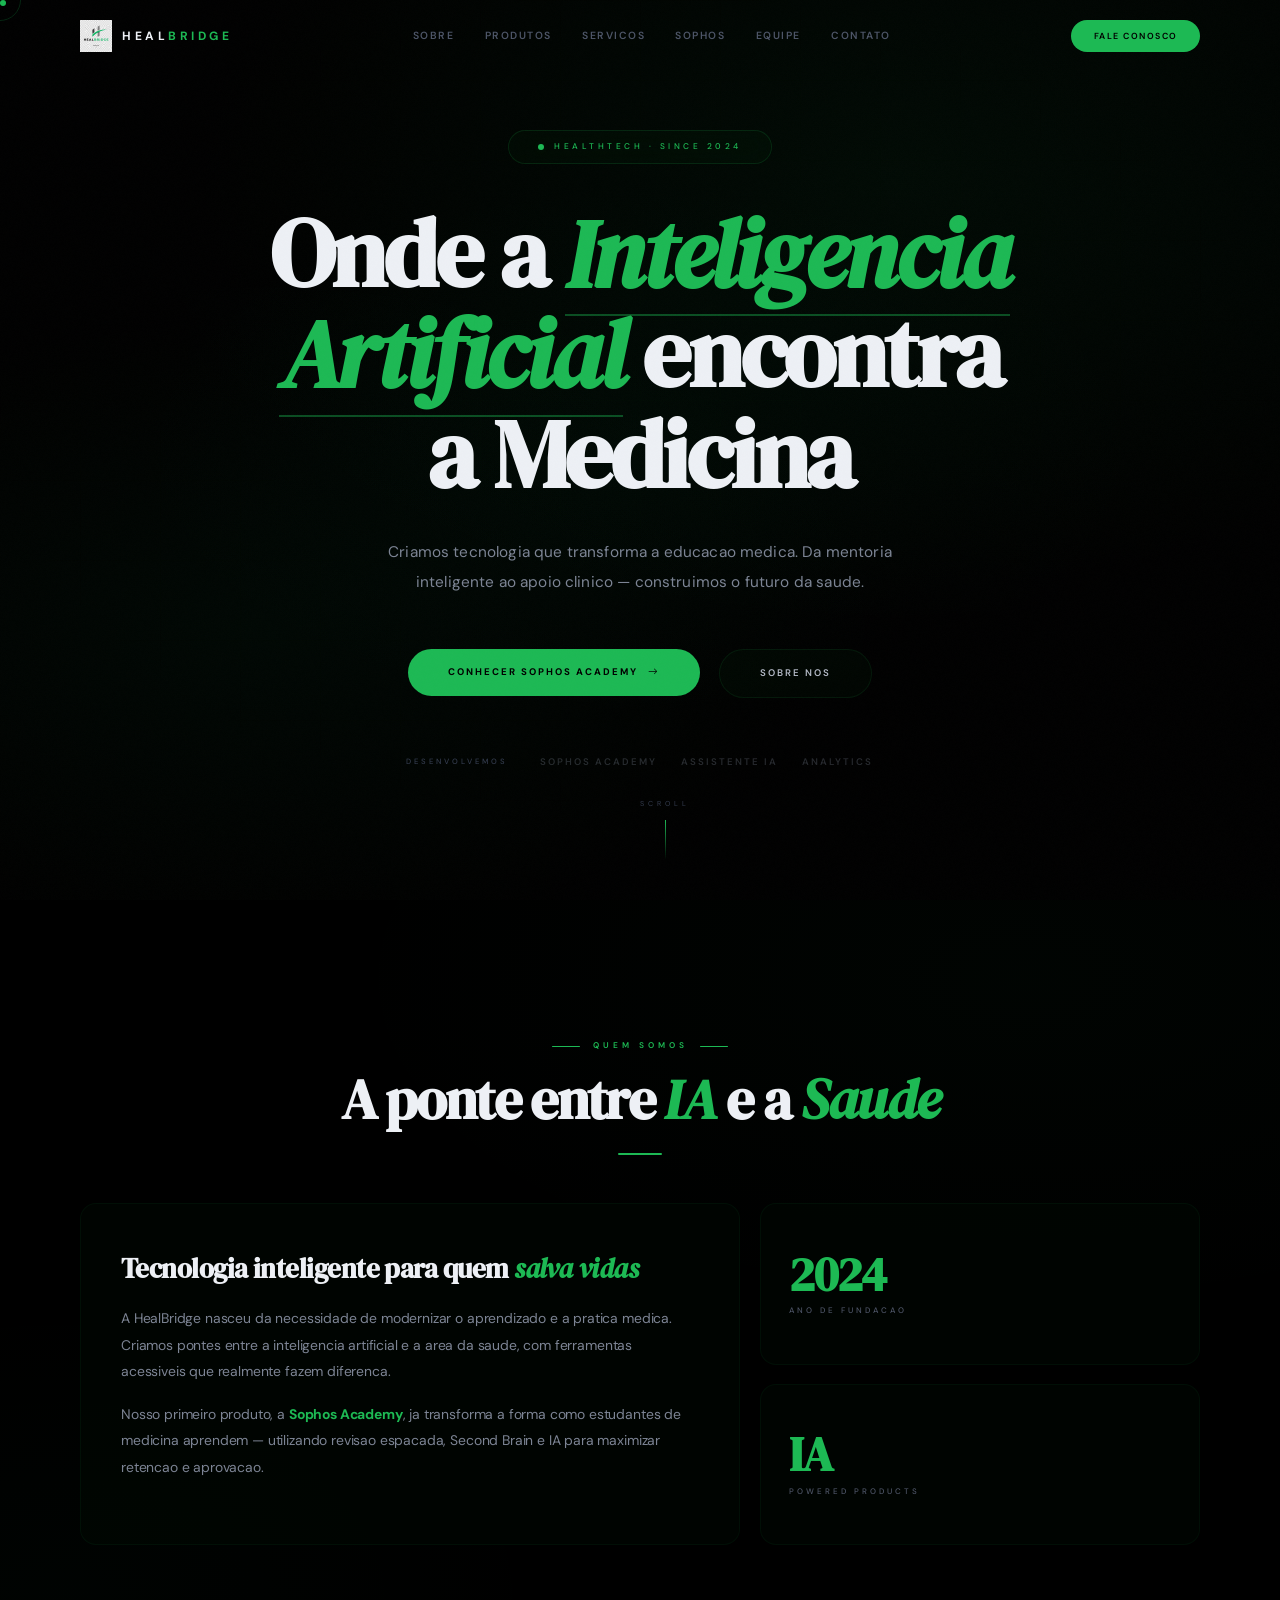
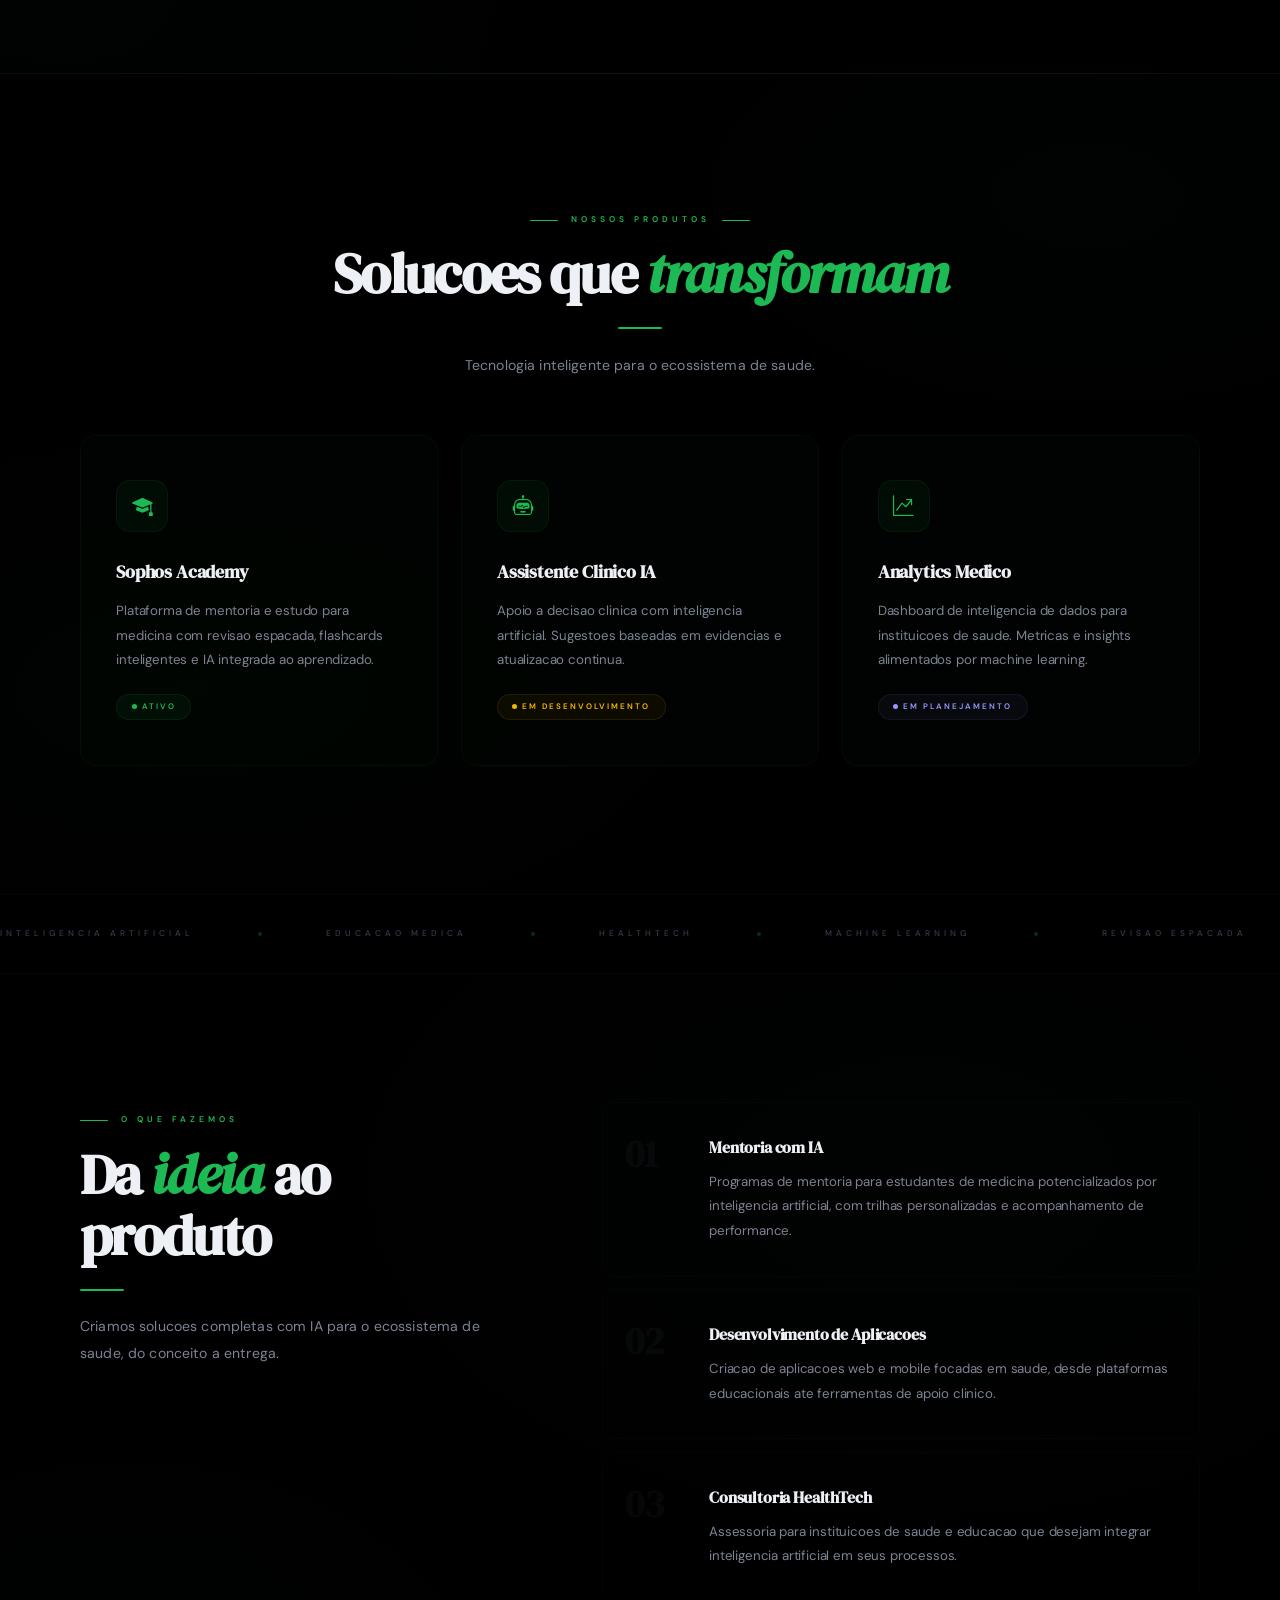
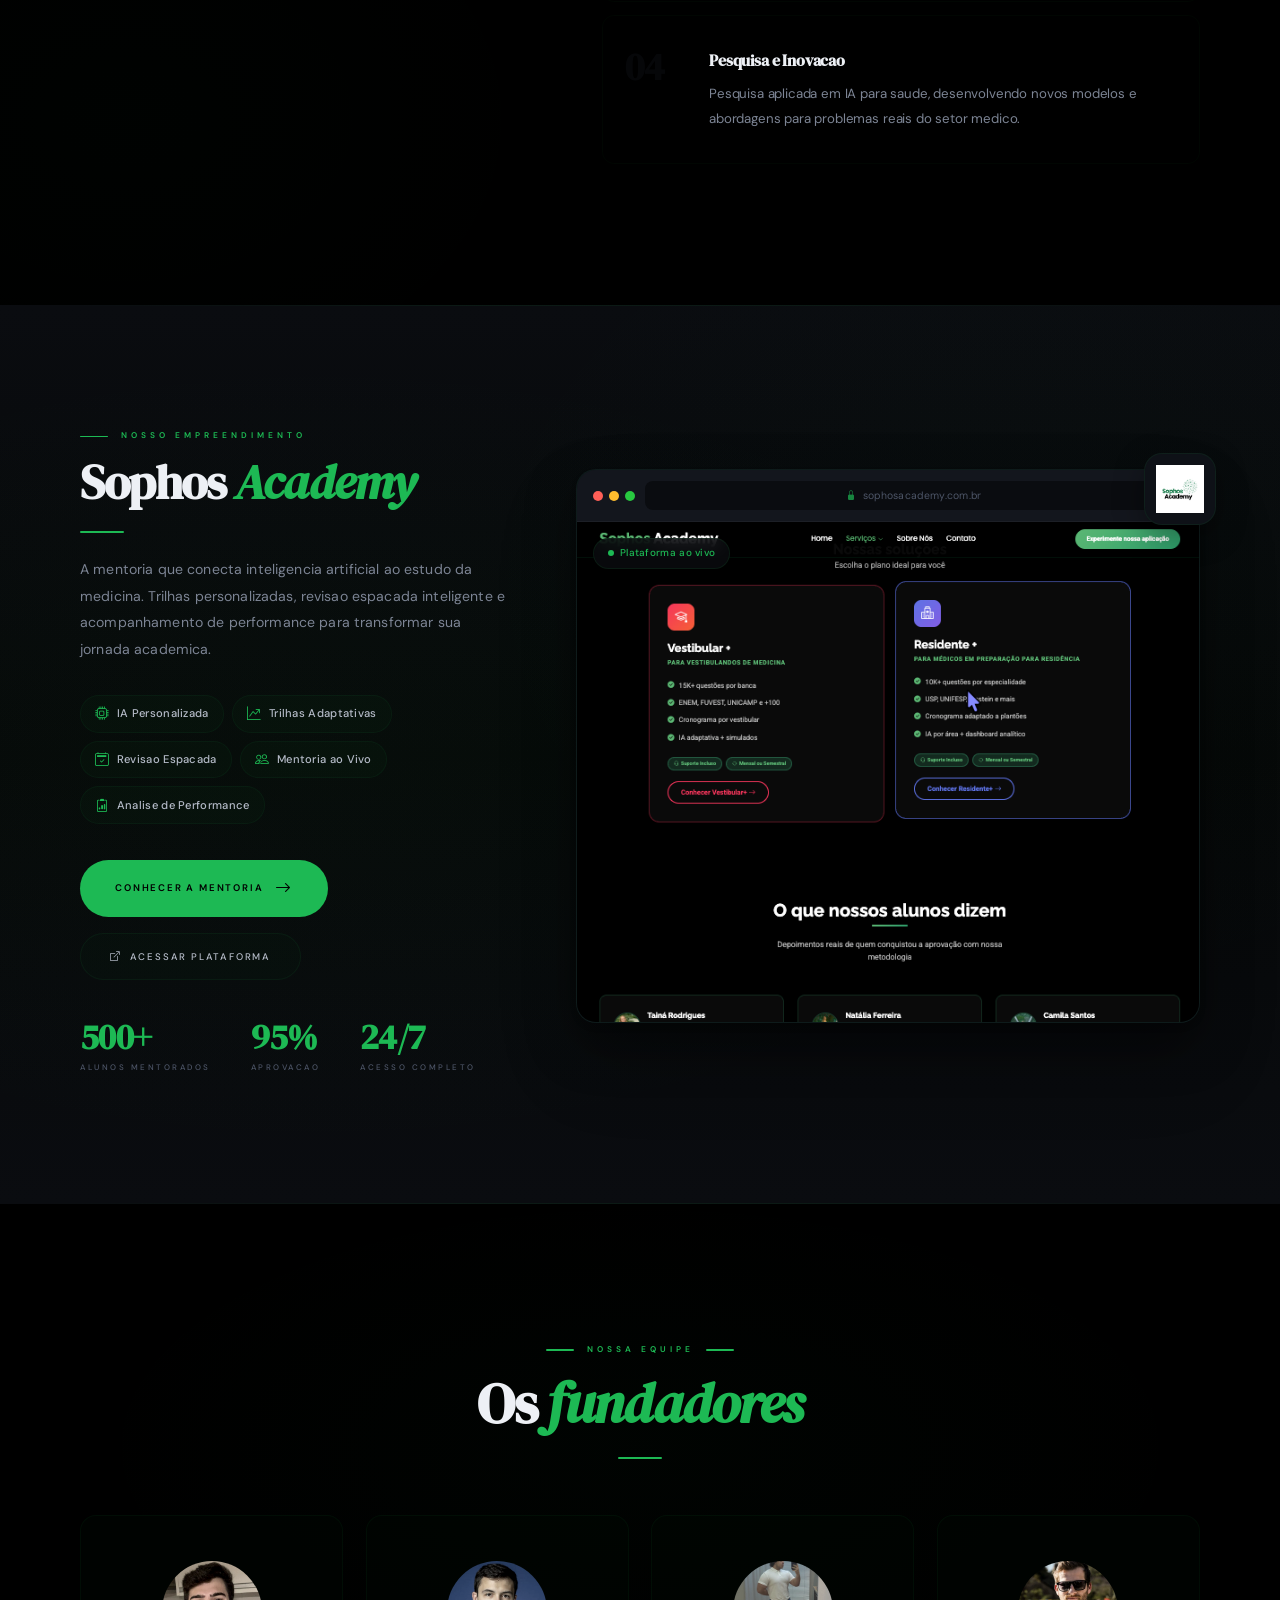
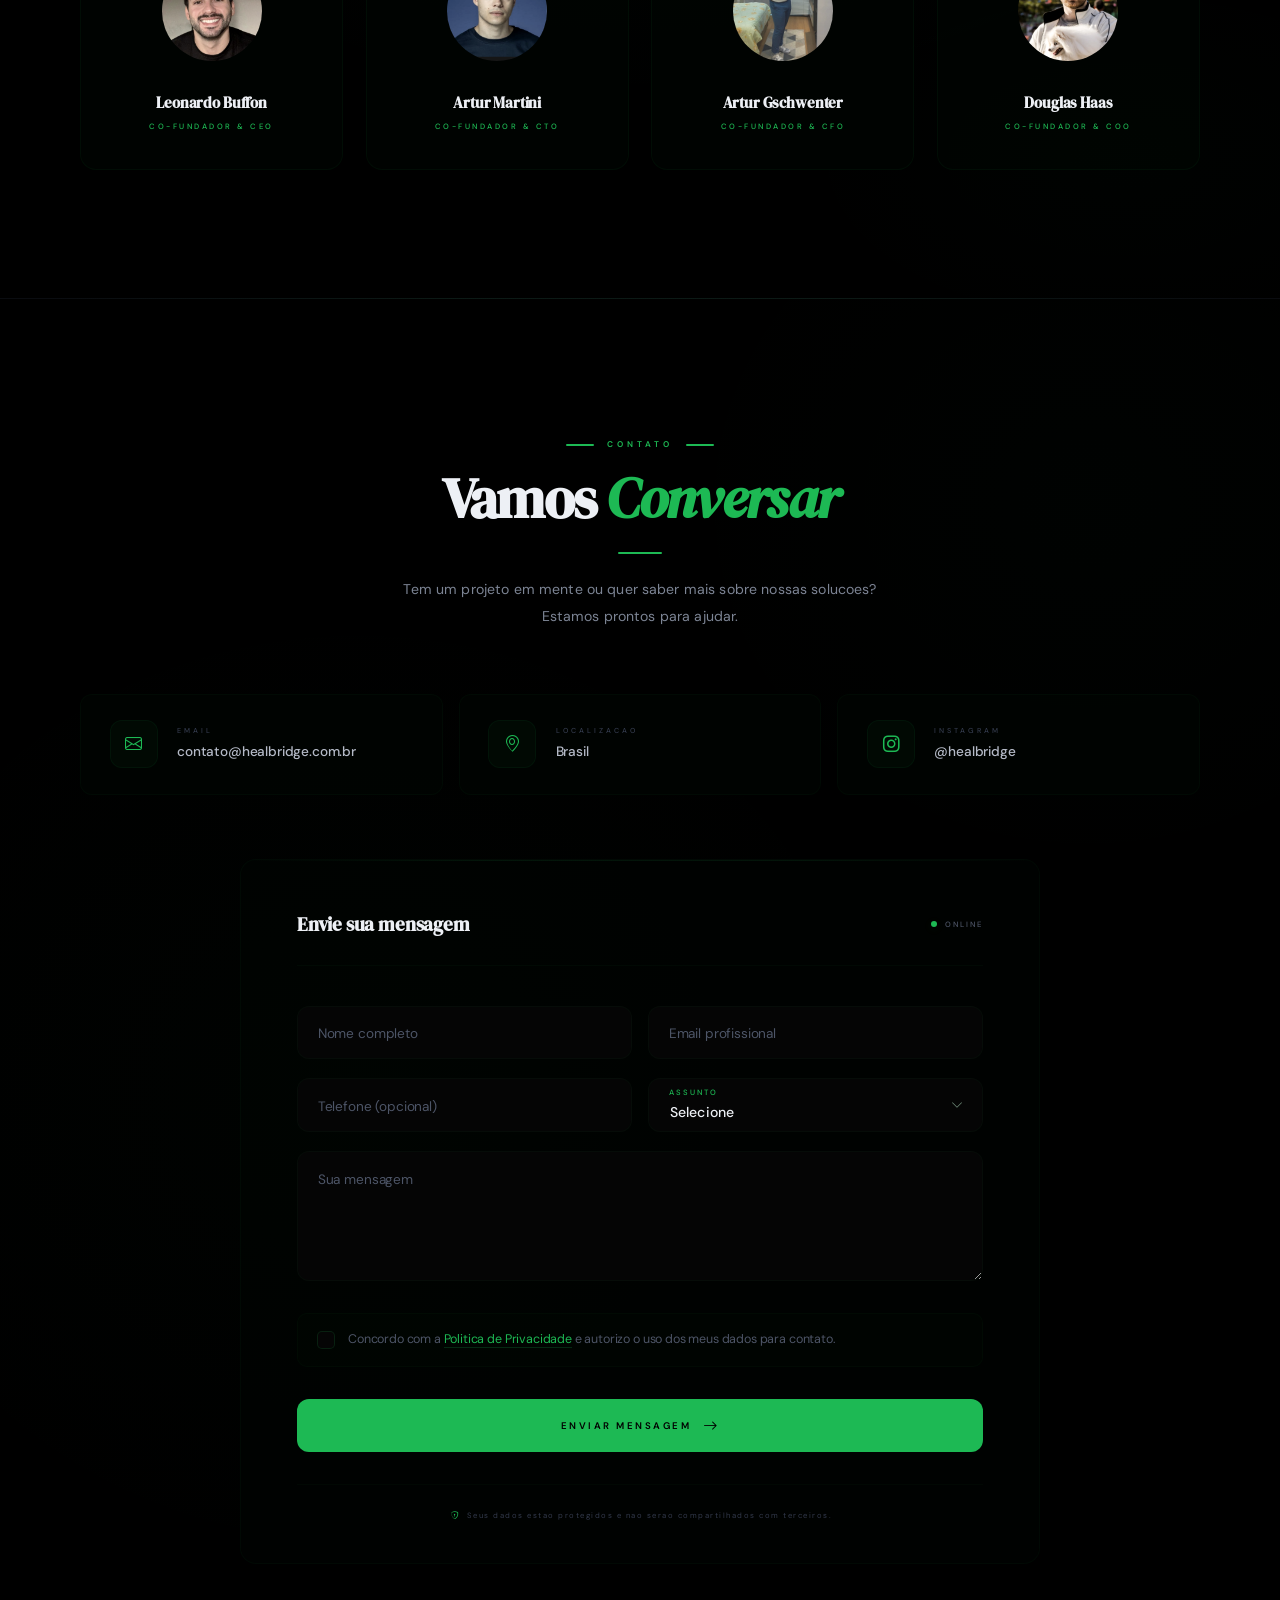
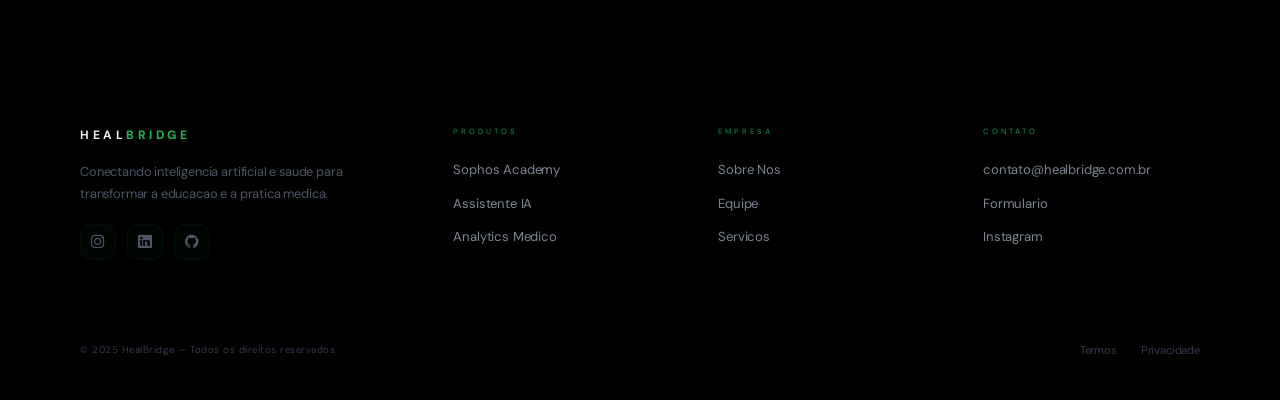
==== index.html @ 0cc98b48 "Fix CSS syntax error in sophos-screenshot height Co-Authored-By: Claude Opus 4.6 <noreply@anthropic." ====
<!DOCTYPE html>
<html lang="pt-BR">
<head>
  <meta charset="utf-8">
  <meta name="viewport" content="width=device-width, initial-scale=1.0">
  <title>HealBridge — Conectando Saude e Tecnologia</title>
  <meta name="description" content="HealBridge — Empresa de tecnologia especializada em mentoria e aplicacoes com IA na area medica. Desenvolvedora da Sophos Academy.">
  <meta name="author" content="HealBridge">
  <meta property="og:title" content="HealBridge — Conectando Saude e Tecnologia">
  <meta property="og:description" content="Tecnologia e IA aplicadas a saude. Desenvolvedora da Sophos Academy.">
  <meta property="og:type" content="website">
  <link href="assets/img/favicon.png" rel="icon">

  <link rel="preconnect" href="https://fonts.googleapis.com">
  <link rel="preconnect" href="https://fonts.gstatic.com" crossorigin>
  <link href="https://fonts.googleapis.com/css2?family=DM+Sans:ital,wght@0,300;0,400;0,500;0,600;0,700&family=DM+Serif+Display:ital@0;1&display=swap" rel="stylesheet">
  <link href="assets/vendor/bootstrap-icons/bootstrap-icons.css" rel="stylesheet">

<style>
/* ===========================================================
   0. DESIGN TOKENS
   =========================================================== */
:root {
  --green: #1DB954;
  --green-hi: #25d066;
  --green-lo: #179648;
  --green-deep: #14803d;
  --green-dark: #0f5c2d;
  --green-glow: rgba(29,185,84,.12);
  --green-mist: rgba(29,185,84,.04);

  --accent-gradient: linear-gradient(135deg, #1DB954, #179648);
  --accent-gradient-h: linear-gradient(90deg, #1DB954, #179648);
  --accent-gradient-r: linear-gradient(135deg, #179648, #1DB954);
  --accent-gradient-glow: linear-gradient(135deg, rgba(29,185,84,.1), rgba(23,150,72,.05));
  --accent-gradient-animated: var(--accent-gradient);

  --s0: #0a0c10;
  --s1: #0e1117;
  --s2: #13161d;
  --s3: #181c24;
  --s4: #1e232c;
  --s5: #252a35;
  --s6: #2e3440;

  --t0: #edf0f5;
  --t1: #b4bac7;
  --t2: #7c8494;
  --t3: #4d5567;
  --t4: #333b4d;

  --sans: 'DM Sans', system-ui, sans-serif;
  --display: 'DM Serif Display', Georgia, serif;
  --mono: var(--sans);

  --expo: cubic-bezier(.25,.46,.45,.94);
  --spring: cubic-bezier(.23,1,.32,1);
  --smooth: cubic-bezier(.4,0,.2,1);
  --elastic: var(--spring);
  --circ: cubic-bezier(.33,1,.68,1);

  --radius: 12px;
  --radius-lg: 16px;
  --radius-xl: 20px;
}

/* ===========================================================
   1. RESET & BASE
   =========================================================== */
*,*::before,*::after{margin:0;padding:0;box-sizing:border-box}
html{scroll-behavior:smooth;-webkit-font-smoothing:antialiased;-moz-osx-font-smoothing:grayscale}
body{
  font-family:var(--sans);font-weight:400;
  background:var(--s0);color:var(--t1);
  overflow-x:hidden;cursor:none;
  letter-spacing:-.01em;line-height:1.7;
}
::selection{background:var(--green);color:#fff}
::-webkit-scrollbar{width:3px}
::-webkit-scrollbar-track{background:var(--s0)}
::-webkit-scrollbar-thumb{background:var(--green);border-radius:3px}
img{max-width:100%;display:block}
a{text-decoration:none;color:inherit}
button{font-family:inherit}

/* ── Keyframes ── */
@keyframes textGlow{0%,100%{opacity:1}50%{opacity:.9}}
@keyframes letterSpaceIn{
  from{letter-spacing:.15em;opacity:0}
  to{letter-spacing:inherit;opacity:1}
}
@keyframes fadeSlideUp{
  from{opacity:0;transform:translateY(16px)}
  to{opacity:1;transform:translateY(0)}
}
@keyframes borderGlow{
  0%,100%{border-color:rgba(29,185,84,.05)}
  50%{border-color:rgba(29,185,84,.08)}
}

@media(max-width:1024px){
  body{cursor:auto}
  .cur-dot,.cur-ring{display:none!important}
}

/* ===========================================================
   2. CURSOR
   =========================================================== */
.cur-dot{
  width:6px;height:6px;background:var(--green);border-radius:50%;
  position:fixed;pointer-events:none;z-index:99999;
  mix-blend-mode:difference;will-change:transform;
}
.cur-ring{
  width:42px;height:42px;
  border:1px solid rgba(29,185,84,.2);border-radius:50%;
  position:fixed;pointer-events:none;z-index:99998;
  will-change:transform;
  transition:width .35s var(--expo),height .35s var(--expo),
             border-color .3s,background .3s;
}
.cur-ring.active{
  width:60px;height:60px;
  background:rgba(29,185,84,.03);border-color:var(--green);
}

/* ===========================================================
   3. PRELOADER
   =========================================================== */
.preloader{
  position:fixed;inset:0;background:var(--s0);z-index:100000;
  display:flex;flex-direction:column;align-items:center;justify-content:center;
  transition:opacity .8s var(--expo),visibility .8s;
}
.preloader.hide{opacity:0;visibility:hidden;pointer-events:none}
.preloader .pl-logo{
  width:72px;height:72px;object-fit:contain;
  margin-bottom:2rem;
  mix-blend-mode:screen;
  opacity:0;animation:plFade 1s var(--expo) .3s forwards;
}
@keyframes plFade{to{opacity:1}}
.pl-text{
  font-size:.6rem;font-weight:600;letter-spacing:5px;text-transform:uppercase;
  color:var(--t3);margin-bottom:1.8rem;
  opacity:0;animation:plFade .6s ease .6s forwards;
}
.preloader .pl-bar-bg{
  width:140px;height:1px;background:var(--s4);
  overflow:hidden;opacity:0;animation:plFade .4s ease 1s forwards;
  border-radius:1px;
}
.preloader .pl-bar{
  height:100%;width:0;
  background:var(--accent-gradient);
  animation:plFill 1.2s var(--expo) 1.1s forwards;
}
@keyframes plFill{to{width:100%}}

/* ===========================================================
   4. SCROLL PROGRESS
   =========================================================== */
.scroll-prog{
  position:fixed;top:0;left:0;height:2px;width:0;
  background:var(--green);
  z-index:10000;pointer-events:none;will-change:width;
}

/* ===========================================================
   5. NOISE TEXTURE
   =========================================================== */
.noise{
  position:fixed;inset:0;z-index:9000;pointer-events:none;
  opacity:.018;
  background-image:url("data:image/svg+xml,%3Csvg viewBox='0 0 256 256' xmlns='http://www.w3.org/2000/svg'%3E%3Cfilter id='n'%3E%3CfeTurbulence type='fractalNoise' baseFrequency='.85' numOctaves='4' stitchTiles='stitch'/%3E%3C/filter%3E%3Crect width='100%25' height='100%25' filter='url(%23n)'/%3E%3C/svg%3E");
  background-size:128px;
}

/* ===========================================================
   6. NAVBAR
   =========================================================== */
.nav{
  position:fixed;top:0;width:100%;z-index:9999;
  padding:1.2rem 0;
  transition:all .6s var(--circ);
  border-bottom:1px solid transparent;
}
.nav.pinned{
  padding:.6rem 0;
  background:rgba(10,12,16,.9);
  backdrop-filter:blur(30px) saturate(1.5);
  -webkit-backdrop-filter:blur(30px) saturate(1.5);
  border-bottom-color:rgba(255,255,255,.04);
  box-shadow:0 2px 20px rgba(0,0,0,.3);
}
.nav-wrap{
  max-width:1200px;margin:0 auto;padding:0 2.5rem;
  display:flex;align-items:center;justify-content:space-between;
}

.brand{display:flex;align-items:center;gap:.65rem}
.brand img{width:32px;height:32px;object-fit:contain;flex-shrink:0;mix-blend-mode:screen}
.brand-name{
  font-size:.75rem;font-weight:700;
  letter-spacing:3.5px;text-transform:uppercase;color:var(--t0);
}
.brand-name .g{color:var(--green)}

.nav-links{display:flex;align-items:center;gap:.1rem}
.nav-links a{
  font-size:.65rem;font-weight:600;letter-spacing:1.5px;
  text-transform:uppercase;color:var(--t3);
  padding:.5rem .9rem;position:relative;
  transition:color .3s var(--smooth);
}
.nav-links a::after{
  content:'';position:absolute;bottom:2px;left:50%;
  width:0;height:1.5px;border-radius:1px;
  background:var(--green);
  transition:width .4s var(--expo),left .4s var(--expo);
}
.nav-links a:hover{color:var(--t0)}
.nav-links a:hover::after{width:60%;left:20%}

.nav-cta{
  font-family:var(--mono);
  font-size:.55rem;font-weight:600;letter-spacing:1.5px;text-transform:uppercase;
  padding:.55rem 1.4rem;border-radius:100px;
  background:var(--green);color:#000;
  border:none;cursor:pointer;
  transition:all .5s var(--elastic);
  position:relative;overflow:hidden;
}
.nav-cta:hover{
  transform:translateY(-2px);
  box-shadow:0 6px 20px rgba(29,185,84,.15);
}

.nav-tog{
  display:none;flex-direction:column;gap:5px;
  background:none;border:none;cursor:pointer;padding:4px;
}
.nav-tog span{display:block;width:20px;height:1.5px;background:var(--t0);transition:all .4s var(--smooth);transform-origin:center}
.nav-tog.on span:nth-child(1){transform:rotate(45deg) translate(4px,5px)}
.nav-tog.on span:nth-child(2){opacity:0;transform:scaleX(0)}
.nav-tog.on span:nth-child(3){transform:rotate(-45deg) translate(4px,-5px)}

@media(max-width:768px){
  .nav-tog{display:flex}
  .nav-cta{display:none}
  .nav-links{
    position:fixed;top:0;right:-100%;width:280px;height:100dvh;
    background:rgba(0,0,0,.97);backdrop-filter:blur(40px);
    flex-direction:column;justify-content:center;gap:.3rem;
    transition:right .5s var(--expo);
    border-left:1px solid rgba(29,185,84,.06);
  }
  .nav-links.on{right:0}
  .nav-links a{font-size:.8rem;padding:.9rem 2rem;letter-spacing:2px}
}

/* ===========================================================
   7. HERO
   =========================================================== */
.hero{
  position:relative;min-height:100vh;
  display:flex;align-items:center;justify-content:center;
  overflow:hidden;
}
.hero-mesh{
  position:absolute;inset:0;
  background:
    radial-gradient(ellipse 60% 50% at 70% 20%, rgba(29,185,84,.06), transparent),
    radial-gradient(ellipse 50% 40% at 20% 70%, rgba(0,204,106,.04), transparent),
    radial-gradient(ellipse 40% 30% at 50% 50%, rgba(0,153,79,.03), transparent),
    #000;
}
.hero-grid{
  position:absolute;inset:0;
  background-image:
    linear-gradient(rgba(29,185,84,.012) 1px,transparent 1px),
    linear-gradient(90deg,rgba(29,185,84,.012) 1px,transparent 1px);
  background-size:80px 80px;
  mask-image:radial-gradient(ellipse 60% 55% at 50% 45%,#000,transparent);
  -webkit-mask-image:radial-gradient(ellipse 60% 55% at 50% 45%,#000,transparent);
  animation:gridPulse 10s ease-in-out infinite;
}
@keyframes gridPulse{0%,100%{opacity:.08}50%{opacity:.2}}

.orb{position:absolute;border-radius:50%;filter:blur(140px);animation:orbMove 22s ease-in-out infinite}
.orb-a{width:600px;height:600px;top:-10%;right:-15%;background:radial-gradient(circle,rgba(29,185,84,.06),transparent 70%);opacity:.12;animation:orbMove 22s ease-in-out infinite}
.orb-b{width:400px;height:400px;bottom:-8%;left:-8%;background:radial-gradient(circle,rgba(29,185,84,.05),transparent 70%);opacity:.1;animation-delay:-9s}
.orb-c{width:280px;height:280px;top:40%;left:50%;background:radial-gradient(circle,rgba(29,185,84,.04),transparent 70%);opacity:.08;animation-delay:-4s}
@keyframes orbMove{
  0%,100%{transform:translate(0,0) scale(1)}
  25%{transform:translate(25px,-30px) scale(1.03)}
  50%{transform:translate(-20px,20px) scale(.97)}
  75%{transform:translate(15px,-15px) scale(1.02)}
}

.pts{position:absolute;inset:0;overflow:hidden}
.pt{
  position:absolute;width:2px;height:2px;background:var(--green);
  border-radius:50%;opacity:0;animation:ptUp 10s ease-in-out infinite;
}
.pt:nth-child(1){left:12%;top:72%;animation-delay:0s}
.pt:nth-child(2){left:28%;top:84%;animation-delay:1.4s;width:3px;height:3px}
.pt:nth-child(3){left:52%;top:76%;animation-delay:2.8s}
.pt:nth-child(4){left:68%;top:82%;animation-delay:4.2s;width:1.5px;height:1.5px}
.pt:nth-child(5){left:84%;top:68%;animation-delay:5.6s}
.pt:nth-child(6){left:40%;top:88%;animation-delay:7s;width:2.5px;height:2.5px}
.pt:nth-child(7){left:60%;top:92%;animation-delay:1s}
.pt:nth-child(8){left:22%;top:65%;animation-delay:3.5s;width:1.5px;height:1.5px}
@keyframes ptUp{
  0%{opacity:0;transform:translateY(0)}
  15%{opacity:.5}
  85%{opacity:.5}
  100%{opacity:0;transform:translateY(-140px)}
}

.hero-body{
  position:relative;z-index:2;text-align:center;
  max-width:920px;padding:0 2rem;
}

.hero-badge{
  display:inline-flex;align-items:center;gap:10px;
  font-family:var(--mono);
  font-size:.52rem;font-weight:500;letter-spacing:3.5px;text-transform:uppercase;
  color:var(--green);
  border:1px solid rgba(29,185,84,.15);
  background:rgba(29,185,84,.03);
  padding:.55rem 1.8rem;border-radius:100px;
  margin-bottom:2.5rem;
  opacity:0;
  backdrop-filter:blur(12px);
  animation:fadeSlideUp 1s var(--circ) 2.1s forwards;
}
.hero-badge .pulse-dot{
  width:6px;height:6px;border-radius:50%;
  background:var(--green);
  animation:pulseDot 2.5s ease-in-out infinite;
  box-shadow:0 0 6px var(--green-glow);
}
@keyframes pulseDot{0%,100%{opacity:1;transform:scale(1)}50%{opacity:.4;transform:scale(.7)}}

.hero-h{
  font-family:var(--display);
  font-size:clamp(3rem,7.5vw,6rem);
  font-weight:800;line-height:1.05;
  color:var(--t0);
  margin-bottom:2rem;
  letter-spacing:-.03em;
}
.hero-h .ln{
  display:block;opacity:0;transform:translateY(28px);
  animation:lnUp 1.1s var(--circ) forwards;
}
.hero-h .ln:nth-child(1){animation-delay:2.2s}
.hero-h .ln:nth-child(2){animation-delay:2.35s}
.hero-h .ln:nth-child(3){animation-delay:2.5s}
.hero-h .hl{
  font-style:italic;
  color:var(--green);
  position:relative;
}
.hero-h .hl::after{
  content:'';position:absolute;bottom:2%;left:0;width:100%;height:2px;
  background:var(--green);opacity:.4;
  transform:scaleX(0);transform-origin:left;
  animation:lineGrow 1s var(--circ) 3s forwards;
}
@keyframes lnUp{to{opacity:1;transform:translateY(0)}}
@keyframes lineGrow{to{transform:scaleX(1)}}

.hero-p{
  font-family:var(--sans);
  font-size:clamp(.9rem,1.2vw,1.05rem);
  font-weight:400;color:var(--t2);
  line-height:1.95;max-width:530px;margin:0 auto 3.2rem;
  letter-spacing:.01em;
  opacity:0;animation:fadeSlideUp 1s var(--circ) 2.65s forwards;
}

.hero-btns{
  display:flex;gap:1.2rem;justify-content:center;flex-wrap:wrap;
  opacity:0;animation:fadeSlideUp 1s var(--circ) 2.85s forwards;
}

@keyframes rise{from{opacity:0;transform:translateY(18px)}to{opacity:1;transform:translateY(0)}}

.hero-scroll{
  position:absolute;bottom:2.5rem;left:50%;transform:translateX(-50%);
  z-index:3;display:flex;flex-direction:column;align-items:center;gap:.6rem;
  opacity:0;animation:rise 1s var(--circ) 3.3s forwards;
}
.hero-scroll .lbl{font-family:var(--mono);font-size:.45rem;font-weight:400;letter-spacing:4px;text-transform:uppercase;color:var(--t4)}
.hero-scroll .bar{
  width:1px;height:40px;
  background:linear-gradient(to bottom,var(--green),transparent);
  animation:scrollPulse 3s ease-in-out infinite;
}
@keyframes scrollPulse{
  0%{transform:scaleY(0);transform-origin:top;opacity:.4}
  40%{transform:scaleY(1);transform-origin:top;opacity:1}
  50%{transform:scaleY(1);transform-origin:top;opacity:1}
  51%{transform-origin:bottom}
  100%{transform:scaleY(0);transform-origin:bottom;opacity:.4}
}

/* Trusted by strip */
.hero-trust{
  opacity:0;animation:rise 1s var(--circ) 3.1s forwards;
  margin-top:3.5rem;
  display:flex;align-items:center;justify-content:center;gap:2rem;
}
.hero-trust .label{
  font-family:var(--mono);
  font-size:.48rem;font-weight:500;letter-spacing:3px;text-transform:uppercase;
  color:var(--t4);white-space:nowrap;
}
.hero-trust .logos{
  display:flex;align-items:center;gap:1.5rem;opacity:.3;
}
.hero-trust .logos span{
  font-family:var(--mono);
  font-size:.6rem;font-weight:600;letter-spacing:2px;
  text-transform:uppercase;color:var(--t2);
}

/* ===========================================================
   8. BUTTONS
   =========================================================== */
.btn{
  display:inline-flex;align-items:center;gap:.65rem;
  padding:.95rem 2.5rem;
  font-family:var(--mono);font-size:.6rem;font-weight:600;
  letter-spacing:2px;text-transform:uppercase;
  border:none;border-radius:100px;
  cursor:none;position:relative;overflow:hidden;
  transition:all .5s var(--elastic);
}
.btn .shine{
  position:absolute;top:0;left:-100%;width:60%;height:100%;
  background:linear-gradient(90deg,transparent,rgba(255,255,255,.2),transparent);
  transition:left .7s var(--expo);
}
.btn:hover .shine{left:140%}
.btn-fill{
  background:var(--green);color:#000;font-weight:700;
  position:relative;
}
.btn-fill:hover{
  transform:translateY(-3px);
  box-shadow:0 10px 30px rgba(29,185,84,.2);
}
.btn-fill i,.btn-fill span{position:relative;z-index:1}
.btn-ghost{
  background:rgba(29,185,84,.03);color:var(--t1);
  border:1px solid rgba(29,185,84,.1);
  backdrop-filter:blur(12px);
}
.btn-ghost:hover{
  border-color:var(--green);color:var(--green);
  transform:translateY(-4px);
  box-shadow:0 8px 30px rgba(29,185,84,.08);
  background:rgba(29,185,84,.06);
}
.mag{display:inline-block}

/* ===========================================================
   9. SHARED SECTION
   =========================================================== */
.sec{padding:8rem 0;position:relative}
.wrap{max-width:1200px;margin:0 auto;padding:0 2.5rem}

.tag{
  font-family:var(--mono);
  font-size:.52rem;font-weight:600;letter-spacing:4px;text-transform:uppercase;
  color:var(--green);
  display:inline-flex;align-items:center;gap:.8rem;
  margin-bottom:1rem;
}
.tag .bar{width:28px;height:1.5px;background:var(--green);border-radius:1px}

.hdg{
  font-family:var(--display);
  font-size:clamp(2.2rem,5vw,3.5rem);
  font-weight:800;line-height:1.1;letter-spacing:-.03em;
  color:var(--t0);margin-bottom:1rem;
}
.hdg em{
  font-style:italic;
  color:var(--green);
}

.desc{font-weight:400;font-size:.88rem;color:var(--t2);line-height:1.9;max-width:480px;letter-spacing:.01em}

.line{width:44px;height:2px;background:var(--green);border-radius:1px;margin:1.4rem 0}
.line.c{margin:1.4rem auto}

/* Divider */
.div{
  height:1px;max-width:1200px;margin:0 auto;
  background:linear-gradient(90deg,transparent,rgba(29,185,84,.08) 35%,rgba(29,185,84,.08) 65%,transparent);
}

/* Reveal — clip-path + translate */
.rv{
  opacity:0;transform:translateY(20px);
  transition:opacity .9s var(--circ),transform .9s var(--circ);
}
.rv.on{opacity:1;transform:translateY(0)}
.d1{transition-delay:.1s}.d2{transition-delay:.18s}.d3{transition-delay:.26s}.d4{transition-delay:.34s}.d5{transition-delay:.42s}

/* Glass card base */
.glass{
  background:rgba(29,185,84,.02);
  border:1px solid rgba(29,185,84,.06);
  backdrop-filter:blur(20px);
  -webkit-backdrop-filter:blur(20px);
}

/* ===========================================================
   10. ABOUT — BENTO GRID
   =========================================================== */
.about{
  background:
    radial-gradient(ellipse 55% 45% at 80% 10%,rgba(29,185,84,.025),transparent),
    radial-gradient(ellipse 40% 40% at 5% 90%,rgba(0,204,106,.015),transparent),
    #000;
}
.bento{
  display:grid;
  grid-template-columns:1.2fr .8fr;
  grid-template-rows:auto auto;
  gap:1.2rem;
  margin-top:3rem;
}
.bento-main{
  grid-row:1/3;
  background:rgba(29,185,84,.02);
  border:1px solid rgba(29,185,84,.06);
  border-radius:var(--radius-lg);
  padding:3rem 2.5rem;
  position:relative;overflow:hidden;
  transition:all .6s var(--circ);
}
.bento-main::before{
  content:'';position:absolute;top:0;left:0;right:0;height:2px;
  background:var(--green);
  box-shadow:0 2px 8px rgba(29,185,84,.1);
  transform:scaleX(0);transform-origin:left;
  transition:transform 1s var(--circ);
}
.bento-main:hover::before{transform:scaleX(1)}
.bento-main:hover{border-color:rgba(29,185,84,.12)}
.bento-main h3{
  font-family:var(--display);font-size:1.7rem;font-weight:800;
  color:var(--t0);margin-bottom:1.2rem;letter-spacing:-.02em;line-height:1.25;
}
.bento-main h3 em{
  font-style:italic;
  color:var(--green);
}
.bento-main p{color:var(--t2);font-size:.87rem;line-height:1.9;margin-bottom:1rem}
.bento-main p strong{font-weight:700;color:var(--green)}

.bento-cell{
  background:rgba(29,185,84,.02);
  border:1px solid rgba(29,185,84,.06);
  border-radius:var(--radius-lg);
  padding:2rem 1.8rem;
  display:flex;flex-direction:column;justify-content:center;
  position:relative;overflow:hidden;
  transition:all .7s var(--circ);
}
.bento-cell:hover{
  border-color:rgba(29,185,84,.12);
  transform:translateY(-3px);
  box-shadow:0 10px 30px rgba(0,0,0,.3);
}
.bento-num{
  font-family:var(--display);font-size:3rem;font-weight:800;
  color:var(--green);
  line-height:1;margin-bottom:.4rem;letter-spacing:-.03em;
}
.bento-lbl{
  font-family:var(--mono);
  font-size:.5rem;font-weight:500;letter-spacing:3px;
  text-transform:uppercase;color:var(--t3);
}

@media(max-width:768px){
  .bento{grid-template-columns:1fr;grid-template-rows:auto}
  .bento-main{grid-row:auto}
}

/* ===========================================================
   11. PRODUCTS
   =========================================================== */
.products{
  background:
    radial-gradient(ellipse 45% 35% at 15% 75%,rgba(29,185,84,.02),transparent),
    radial-gradient(ellipse 35% 30% at 85% 15%,rgba(0,204,106,.015),transparent),
    #000;
}
.p-grid{display:grid;grid-template-columns:repeat(3,1fr);gap:1.4rem;margin-top:3.5rem}
@media(max-width:992px){.p-grid{grid-template-columns:1fr}}

.pc{
  background:rgba(29,185,84,.015);
  border:1px solid rgba(29,185,84,.05);
  border-radius:var(--radius-lg);padding:2.8rem 2.2rem;
  position:relative;overflow:hidden;
  transition:all .7s var(--circ);
}
.pc::before{
  content:'';position:absolute;top:0;left:0;right:0;height:2px;
  background:var(--green);
  transform:scaleX(0);transition:transform .9s var(--circ);
}
.pc::after{
  content:'';position:absolute;inset:0;
  background:radial-gradient(circle at var(--mx,50%) var(--my,50%),rgba(29,185,84,.03),transparent 55%);
  opacity:0;transition:opacity .6s;pointer-events:none;
}
.pc:hover{
  transform:translateY(-6px);
  border-color:rgba(29,185,84,.1);
  box-shadow:0 20px 50px rgba(0,0,0,.35);
}
.pc:hover::before{transform:scaleX(1)}
.pc:hover::after{opacity:1}

.pc-icon{
  width:52px;height:52px;border-radius:14px;
  background:rgba(29,185,84,.05);
  border:1px solid rgba(29,185,84,.08);
  display:flex;align-items:center;justify-content:center;
  margin-bottom:1.6rem;font-size:1.3rem;color:var(--green);
  position:relative;z-index:1;
  transition:all .6s var(--circ);
}
.pc:hover .pc-icon{
  background:rgba(29,185,84,.08);transform:scale(1.03);
  border-color:rgba(29,185,84,.15);
}
.pc h3{
  font-family:var(--display);font-size:1.1rem;font-weight:700;
  margin-bottom:.7rem;position:relative;z-index:1;color:var(--t0);letter-spacing:-.01em;
}
.pc p{color:var(--t2);font-size:.83rem;line-height:1.85;position:relative;z-index:1}

.pc-tag{
  display:inline-flex;align-items:center;gap:5px;
  font-family:var(--mono);
  font-size:.5rem;font-weight:600;letter-spacing:2px;text-transform:uppercase;
  padding:.35rem .9rem;border-radius:50px;margin-top:1.3rem;
  position:relative;z-index:1;
}
.pc-tag .d{width:5px;height:5px;border-radius:50%}
.pc-tag.ok{background:rgba(29,185,84,.06);color:var(--green);border:1px solid rgba(29,185,84,.1)}
.pc-tag.ok .d{background:var(--green);animation:pulse 2s infinite;box-shadow:0 0 4px rgba(29,185,84,.2)}
.pc-tag.wip{background:rgba(255,180,0,.05);color:#f5b800;border:1px solid rgba(255,180,0,.1)}
.pc-tag.wip .d{background:#f5b800}
.pc-tag.plan{background:rgba(130,130,255,.05);color:#9898ff;border:1px solid rgba(130,130,255,.1)}
.pc-tag.plan .d{background:#9898ff}
@keyframes pulse{0%,100%{opacity:1;transform:scale(1)}50%{opacity:.3;transform:scale(.6)}}

/* ===========================================================
   12. MARQUEE
   =========================================================== */
.marquee{
  overflow:hidden;padding:2rem 0;
  border-top:1px solid rgba(29,185,84,.04);
  border-bottom:1px solid rgba(29,185,84,.04);
  background:#000;
}
.marquee-track{
  display:flex;gap:4rem;width:max-content;
  animation:scroll 40s linear infinite;
}
.marquee-track span{
  font-family:var(--mono);
  font-size:.52rem;font-weight:500;letter-spacing:4px;text-transform:uppercase;
  color:var(--t4);white-space:nowrap;
  display:flex;align-items:center;gap:4rem;
}
.marquee-track span::after{
  content:'';width:4px;height:4px;border-radius:50%;
  background:var(--green);opacity:.25;
  box-shadow:0 2px 6px rgba(29,185,84,.08);
}
@keyframes scroll{to{transform:translateX(-50%)}}

/* ===========================================================
   13. SERVICES
   =========================================================== */
.services{
  background:
    radial-gradient(ellipse 50% 42% at 72% 22%,rgba(29,185,84,.02),transparent),
    radial-gradient(ellipse 35% 35% at 10% 80%,rgba(0,204,106,.012),transparent),
    #000;
}
.srv-layout{display:grid;grid-template-columns:.85fr 1.15fr;gap:5rem;align-items:start}
@media(max-width:768px){.srv-layout{grid-template-columns:1fr;gap:3rem}}

.srv{
  display:flex;align-items:flex-start;gap:1.6rem;
  padding:2rem 1.4rem;
  border:1px solid rgba(29,185,84,.03);
  border-radius:var(--radius);
  margin-bottom:.8rem;
  transition:all .7s var(--circ);
  position:relative;overflow:hidden;
}
.srv::after{
  content:'';position:absolute;inset:0;
  background:radial-gradient(circle at 0% 50%,rgba(29,185,84,.025),transparent 60%);
  opacity:0;transition:opacity .6s;pointer-events:none;
}
.srv:hover{
  border-color:rgba(29,185,84,.08);
  background:rgba(29,185,84,.01);
  transform:translateX(5px);
  box-shadow:0 6px 20px rgba(0,0,0,.2);
}
.srv:hover::after{opacity:1}
.srv:hover .srv-n{
  color:var(--green);
  opacity:.7;
}

.srv-n{
  font-family:var(--display);font-size:2.4rem;font-weight:800;
  line-height:1;min-width:58px;
  color:var(--t4);opacity:.12;
  transition:all .6s var(--circ);
  letter-spacing:-.02em;
}
.srv-bd{position:relative;z-index:1}
.srv-bd h3{font-family:var(--display);font-size:.98rem;font-weight:700;margin-bottom:.5rem;color:var(--t0);letter-spacing:-.01em}
.srv-bd p{color:var(--t2);font-size:.83rem;line-height:1.85}

@media(max-width:768px){
  .srv{flex-direction:column;gap:.4rem}
  .srv-n{font-size:1.8rem}
}

/* ===========================================================
   14. SOPHOS ACADEMY — PREMIUM SHOWCASE
   =========================================================== */
.sophos{
  position:relative;overflow:hidden;padding:7rem 0 8rem;
  background:
    radial-gradient(ellipse 60% 45% at 25% 50%,rgba(29,185,84,.03),transparent),
    radial-gradient(ellipse 45% 50% at 80% 30%,rgba(29,185,84,.02),transparent),
    linear-gradient(180deg,var(--s0),#060808,var(--s0));
}
.sophos-inner{
  display:grid;grid-template-columns:.9fr 1.3fr;gap:4rem;align-items:center;
}

/* Left: Content */
.sophos-content .tag{margin-bottom:.8rem}
.sophos-content .hdg{font-size:clamp(2rem,4vw,3rem);margin-bottom:.8rem}
.sophos-content .desc{margin-bottom:2rem;max-width:440px}

.sophos-features{
  display:flex;flex-wrap:wrap;gap:.5rem;margin-bottom:2.2rem;
}
.sophos-feat{
  display:inline-flex;align-items:center;gap:.45rem;
  padding:.4rem .9rem;border-radius:100px;
  background:rgba(29,185,84,.03);border:1px solid rgba(29,185,84,.06);
  color:var(--t1);font-family:var(--mono);font-size:.7rem;font-weight:500;
  letter-spacing:.3px;
  transition:all .5s var(--smooth);
}
.sophos-feat i{color:var(--green);font-size:.85rem}
.sophos-feat:hover{
  background:rgba(29,185,84,.06);border-color:rgba(29,185,84,.12);
  transform:translateY(-2px);
}

.sophos-cta-group{display:flex;gap:1rem;flex-wrap:wrap;margin-bottom:2.5rem}

.sophos-btn-primary{
  display:inline-flex;align-items:center;gap:.7rem;
  padding:.95rem 2.2rem;border-radius:100px;
  background:var(--green);
  color:#000;font-family:var(--mono);font-weight:600;font-size:.6rem;
  letter-spacing:1.8px;text-transform:uppercase;
  border:none;cursor:pointer;
  transition:all .5s var(--circ);text-decoration:none;
}
.sophos-btn-primary:hover{
  transform:translateY(-2px);
  box-shadow:0 8px 25px rgba(29,185,84,.18);
}
.sophos-btn-primary i{font-size:1rem;transition:transform .4s var(--circ)}
.sophos-btn-primary:hover i{transform:translateX(4px)}

.sophos-btn-ghost{
  display:inline-flex;align-items:center;gap:.5rem;
  padding:.9rem 1.8rem;border-radius:100px;
  background:rgba(29,185,84,.02);
  border:1px solid rgba(29,185,84,.07);
  color:var(--t1);font-family:var(--mono);font-weight:500;font-size:.6rem;
  letter-spacing:1.8px;text-transform:uppercase;
  cursor:pointer;text-decoration:none;
  transition:all .5s var(--circ);
}
.sophos-btn-ghost:hover{
  border-color:var(--green);color:var(--green);
  background:rgba(29,185,84,.05);
  transform:translateY(-2px);
}

.sophos-stats{display:flex;gap:2.5rem;margin-top:.5rem}
.sophos-stat{text-align:left}
.sophos-stat-num{
  font-family:var(--display);font-size:2.2rem;font-weight:800;
  color:var(--green);
  line-height:1;letter-spacing:-.02em;
}
.sophos-stat-label{font-family:var(--mono);font-size:.5rem;font-weight:500;letter-spacing:2.5px;text-transform:uppercase;color:var(--t3);margin-top:.35rem}

/* Right: Visual showcase */
.sophos-visual{position:relative;display:flex;align-items:center;justify-content:center}

/* Browser mockup */
.sophos-browser{
  position:relative;width:120%;max-width:700px;
  border-radius:var(--radius-xl);overflow:hidden;
  border:1px solid rgba(29,185,84,.06);
  background:var(--s1);
  box-shadow:
    0 4px 6px rgba(0,0,0,.1),
    0 20px 50px rgba(0,0,0,.4),
    0 40px 80px rgba(0,0,0,.2);
  transition:all .8s var(--circ);
}
.sophos-browser:hover{
  transform:translateY(-8px);
  border-color:rgba(29,185,84,.1);
  box-shadow:
    0 8px 16px rgba(0,0,0,.15),
    0 30px 60px rgba(0,0,0,.4),
    0 50px 100px rgba(0,0,0,.25);
}

.sophos-browser-bar{
  display:flex;align-items:center;gap:.6rem;
  padding:.7rem 1rem;
  background:var(--s2);border-bottom:1px solid rgba(255,255,255,.04);
}
.sophos-browser-dots{display:flex;gap:6px}
.sophos-browser-dots span{
  width:10px;height:10px;border-radius:50%;
}
.sophos-browser-dots span:nth-child(1){background:#ff5f57}
.sophos-browser-dots span:nth-child(2){background:#ffbd2e}
.sophos-browser-dots span:nth-child(3){background:#28c940}
.sophos-browser-url{
  flex:1;text-align:center;
  font-family:var(--sans);
  font-size:.65rem;color:var(--t3);font-weight:400;
  background:var(--s0);padding:.35rem 1rem;border-radius:8px;
  letter-spacing:.3px;display:flex;align-items:center;justify-content:center;gap:.4rem;
}
.sophos-browser-url i{font-size:.6rem;color:var(--green);opacity:.7}

/* Screenshot area */
.sophos-screenshot{
  position:relative;overflow:hidden;
  height:500px;
}
.sophos-screenshot img{
  width:100%;height:auto;object-fit:cover;object-position:top center;
  transition:transform 8s var(--circ);
}
.sophos-browser:hover .sophos-screenshot img{
  transform:translateY(-30%);
}
.sophos-screenshot-overlay{
  position:absolute;inset:0;
  background:linear-gradient(180deg,transparent 50%,rgba(10,12,16,.95));
  display:flex;align-items:flex-end;justify-content:center;
  padding-bottom:1.8rem;gap:.8rem;
  opacity:0;transition:opacity .6s var(--circ);
}
.sophos-browser:hover .sophos-screenshot-overlay{opacity:1}
.sophos-screenshot-overlay a{
  display:inline-flex;align-items:center;gap:.5rem;
  padding:.65rem 1.6rem;border-radius:100px;
  background:var(--green);color:#000;
  font-family:var(--sans);
  font-size:.72rem;font-weight:600;letter-spacing:.3px;
  text-decoration:none;
  transition:all .4s var(--circ);
}
.sophos-screenshot-overlay a:hover{transform:translateY(-2px);box-shadow:0 6px 20px rgba(29,185,84,.2)}
.sophos-screenshot-overlay a.ghost{
  background:rgba(255,255,255,.08);color:var(--t0);
  backdrop-filter:blur(10px);border:1px solid rgba(255,255,255,.1);
}
.sophos-screenshot-overlay a.ghost:hover{background:rgba(255,255,255,.14);border-color:rgba(255,255,255,.2)}

/* Live badge */
.sophos-live-badge{
  position:absolute;top:1rem;left:1rem;z-index:3;
  display:inline-flex;align-items:center;gap:.4rem;
  padding:.35rem .85rem;border-radius:100px;
  background:rgba(10,12,16,.8);backdrop-filter:blur(8px);
  border:1px solid rgba(29,185,84,.1);
  font-family:var(--sans);font-size:.62rem;font-weight:500;color:var(--green);
  letter-spacing:.3px;
}
.sophos-live-dot{
  width:6px;height:6px;border-radius:50%;background:var(--green);
  animation:pulseDot 2.5s ease-in-out infinite;
}

/* Floating logo */
.sophos-float-logo{
  position:absolute;top:-16px;right:-16px;
  width:72px;height:72px;
  background:var(--s1);border:1px solid rgba(29,185,84,.08);
  border-radius:18px;padding:11px;
  box-shadow:0 10px 30px rgba(0,0,0,.35);
  animation:floatBadge 7s ease-in-out infinite;
  z-index:2;
}
.sophos-float-logo img{width:100%;height:100%;object-fit:contain}
@keyframes floatBadge{0%,100%{transform:translateY(0)}50%{transform:translateY(-8px)}}

/* Floating feature cards */
.sophos-float-card{
  position:absolute;z-index:3;
  display:flex;align-items:center;gap:.5rem;
  padding:.55rem 1rem;border-radius:var(--radius);
  background:rgba(10,12,16,.85);backdrop-filter:blur(12px);
  border:1px solid rgba(29,185,84,.06);
  font-family:var(--sans);font-size:.68rem;font-weight:500;color:var(--t1);
  box-shadow:0 8px 24px rgba(0,0,0,.3);
  opacity:0;transition:all .8s var(--circ);
}
.sophos-browser:hover .sophos-float-card{opacity:1}
.sophos-float-card i{color:var(--green);font-size:.8rem}
.sophos-float-card.top-left{top:15%;left:-12%;animation:floatCard1 5s ease-in-out infinite}
.sophos-float-card.bottom-right{bottom:12%;right:-10%;animation:floatCard2 6s ease-in-out infinite}
@keyframes floatCard1{0%,100%{transform:translateY(0)}50%{transform:translateY(-6px)}}
@keyframes floatCard2{0%,100%{transform:translateY(0)}50%{transform:translateY(-5px)}}

@media(max-width:900px){
  .sophos-inner{grid-template-columns:1fr;gap:3rem;text-align:center}
  .sophos-visual{order:-1}
  .sophos-content .desc{margin:0 auto 2rem}
  .sophos-features{justify-content:center}
  .sophos-float-card{display:none}
  .sophos-cta-group{justify-content:center}
  .sophos-stats{justify-content:center}
  .sophos-preview{max-width:360px;margin:0 auto}
}

/* ===========================================================
   15. TEAM
   =========================================================== */
.team{
  background:
    radial-gradient(ellipse 45% 38% at 50% 35%,rgba(29,185,84,.02),transparent),
    radial-gradient(ellipse 28% 28% at 88% 80%,rgba(0,204,106,.01),transparent),
    #000;
}
.t-grid{display:grid;grid-template-columns:repeat(4,1fr);gap:1.4rem;margin-top:3.5rem}
@media(max-width:992px){.t-grid{grid-template-columns:repeat(2,1fr)}}
@media(max-width:576px){.t-grid{grid-template-columns:1fr;max-width:320px;margin-left:auto;margin-right:auto}}

.tc{
  text-align:center;padding:2.8rem 1.4rem 2.2rem;
  background:rgba(29,185,84,.015);
  border:1px solid rgba(29,185,84,.05);
  border-radius:var(--radius-lg);position:relative;overflow:hidden;
  transition:all .6s var(--circ);
}
.tc::before{
  content:'';position:absolute;top:0;left:50%;width:0;height:2px;
  background:var(--green);box-shadow:0 2px 6px rgba(29,185,84,.1);
  transition:width .6s var(--expo),left .6s var(--expo);
}
.tc:hover{
  transform:translateY(-10px);
  border-color:rgba(29,185,84,.12);
  box-shadow:0 32px 70px rgba(0,0,0,.5);
}
.tc:hover::before{width:100%;left:0}

.tc-aw{position:relative;display:inline-block;margin-bottom:1.3rem}
.tc-aw::after{
  content:'';position:absolute;inset:-5px;border-radius:50%;
  border:2px solid transparent;
  background:var(--accent-gradient) border-box;
  mask:linear-gradient(#fff 0 0) padding-box,linear-gradient(#fff 0 0);
  -webkit-mask:linear-gradient(#fff 0 0) padding-box,linear-gradient(#fff 0 0);
  mask-composite:exclude;-webkit-mask-composite:xor;
  opacity:0;transition:opacity .5s var(--expo),transform .5s var(--expo);
  transform:scale(.88);
}
.tc:hover .tc-aw::after{opacity:1;transform:scale(1)}

.tc-img{
  width:100px;height:100px;border-radius:50%;object-fit:cover;
  filter:grayscale(40%) contrast(1.08);
  transition:all .55s var(--expo);
}
.tc:hover .tc-img{filter:grayscale(0%) contrast(1);transform:scale(1.03)}
.tc h4{font-family:var(--display);font-size:.95rem;font-weight:700;color:var(--t0);margin-bottom:.3rem;letter-spacing:-.01em}
.tc .role{
  font-family:var(--mono);
  font-size:.48rem;font-weight:500;letter-spacing:2.5px;text-transform:uppercase;
  color:var(--green);
}

/* ===========================================================
   16. CONTACT — PROFESSIONAL ENTERPRISE
   =========================================================== */
.contact{
  background:
    radial-gradient(ellipse 45% 38% at 28% 58%,rgba(29,185,84,.015),transparent),
    radial-gradient(ellipse 35% 30% at 85% 15%,rgba(0,204,106,.01),transparent),
    #000;
  padding-bottom:6rem;
}

/* Header centered */
.ct-header{text-align:center;margin-bottom:4rem}
.ct-header .desc{margin:0 auto}

/* Contact cards row */
.ct-cards{
  display:grid;grid-template-columns:repeat(3,1fr);gap:1rem;
  margin-bottom:4rem;
}
@media(max-width:768px){.ct-cards{grid-template-columns:1fr;gap:.8rem}}

.ct-card{
  display:flex;align-items:center;gap:1.2rem;
  padding:1.6rem 1.8rem;
  background:rgba(29,185,84,.015);
  border:1px solid rgba(29,185,84,.04);
  border-radius:var(--radius);
  transition:all .6s var(--circ);
  position:relative;overflow:hidden;
}
.ct-card::before{
  content:'';position:absolute;left:0;top:0;bottom:0;width:2px;
  background:var(--green);opacity:0;
  transition:opacity .4s var(--expo);
}
.ct-card:hover{
  border-color:rgba(29,185,84,.1);
  background:rgba(29,185,84,.025);
  transform:translateY(-4px);
  box-shadow:0 12px 40px rgba(0,0,0,.4);
}
.ct-card:hover::before{opacity:1}

.ct-card-ico{
  width:48px;height:48px;border-radius:12px;
  background:rgba(29,185,84,.04);
  border:1px solid rgba(29,185,84,.06);
  display:flex;align-items:center;justify-content:center;
  font-size:1.05rem;color:var(--green);flex-shrink:0;
  transition:all .5s var(--elastic);
}
.ct-card:hover .ct-card-ico{
  background:var(--green);color:#000;
  transform:scale(1.05);
  box-shadow:0 4px 16px rgba(29,185,84,.15);
  border-color:var(--green);
}
.ct-card-lbl{
  font-family:var(--mono);font-size:.45rem;font-weight:500;
  letter-spacing:3px;text-transform:uppercase;
  color:var(--t4);margin-bottom:.2rem;
}
.ct-card-val{font-size:.85rem;font-weight:500;color:var(--t1)}

/* Form container */
.ct-form-wrap{
  max-width:800px;margin:0 auto;
  background:rgba(29,185,84,.01);
  border:1px solid rgba(29,185,84,.04);
  border-radius:var(--radius-lg);
  padding:3rem 3.5rem 2.5rem;
  position:relative;overflow:hidden;
}
.ct-form-wrap::before{
  content:'';position:absolute;top:0;left:0;right:0;height:1px;
  background:linear-gradient(90deg,transparent,rgba(29,185,84,.1) 30%,rgba(29,185,84,.1) 70%,transparent);
}
@media(max-width:768px){.ct-form-wrap{padding:2rem 1.5rem}}

/* Form header */
.ct-form-header{
  display:flex;align-items:center;justify-content:space-between;
  margin-bottom:2.5rem;padding-bottom:1.5rem;
  border-bottom:1px solid rgba(29,185,84,.04);
}
.ct-form-title{
  font-family:var(--display);font-size:1.2rem;font-weight:700;
  color:var(--t0);letter-spacing:-.01em;
}
.ct-form-status{
  display:flex;align-items:center;gap:.5rem;
  font-family:var(--mono);font-size:.48rem;font-weight:500;
  letter-spacing:2px;text-transform:uppercase;color:var(--t3);
}
.ct-form-status .status-dot{
  width:6px;height:6px;border-radius:50%;
  background:var(--green);
  animation:pulse 2s ease-in-out infinite;
  box-shadow:0 2px 8px rgba(29,185,84,.1);
}

/* Floating label field */
.fl-field{
  position:relative;margin-bottom:1.2rem;
}
.fl-field .fl-input{
  width:100%;
  background:#050505;
  border:1px solid rgba(29,185,84,.04);
  border-radius:12px;
  color:var(--t0);
  font-family:var(--sans);font-size:.88rem;font-weight:500;
  padding:1.5rem 1.3rem .6rem;
  outline:none;
  transition:all .5s var(--circ);
  letter-spacing:.01em;
}
.fl-field .fl-input::placeholder{color:transparent}
.fl-field textarea.fl-input{resize:vertical;min-height:130px;padding-top:1.6rem}

.fl-field .fl-label{
  position:absolute;left:1.3rem;top:1.05rem;
  font-family:var(--sans);font-size:.85rem;font-weight:400;
  color:var(--t3);pointer-events:none;
  transition:all .4s var(--smooth);
  transform-origin:left;
}

/* Float up on focus or filled */
.fl-field .fl-input:focus ~ .fl-label,
.fl-field .fl-input:not(:placeholder-shown) ~ .fl-label{
  top:.45rem;
  font-family:var(--mono);
  font-size:.48rem;font-weight:500;
  letter-spacing:2px;text-transform:uppercase;
  color:var(--green);
}

.fl-field .fl-input:focus{
  border-color:rgba(29,185,84,.2);
  background:#080808;
  box-shadow:0 0 0 3px rgba(29,185,84,.04);
}

/* Underline accent */
.fl-field::after{
  content:'';position:absolute;bottom:0;left:50%;
  width:0;height:2px;border-radius:1px;
  background:var(--green);
  box-shadow:0 2px 6px rgba(29,185,84,.08);
  transition:width .5s var(--expo),left .5s var(--expo);
}
.fl-field:focus-within::after{width:100%;left:0}

/* Row */
.fl-row{display:grid;grid-template-columns:1fr 1fr;gap:1rem}
@media(max-width:576px){.fl-row{grid-template-columns:1fr}}

/* Select dropdown */
.fl-field select.fl-input{
  appearance:none;-webkit-appearance:none;
  cursor:pointer;
  background-image:url("data:image/svg+xml,%3Csvg xmlns='http://www.w3.org/2000/svg' width='12' height='12' fill='%236e8a78' viewBox='0 0 16 16'%3E%3Cpath d='M1.646 4.646a.5.5 0 0 1 .708 0L8 10.293l5.646-5.647a.5.5 0 0 1 .708.708l-6 6a.5.5 0 0 1-.708 0l-6-6a.5.5 0 0 1 0-.708z'/%3E%3C/svg%3E");
  background-repeat:no-repeat;
  background-position:right 1.2rem center;
  padding-right:2.5rem;
}
.fl-field select.fl-input option{
  background:#0a0a0a;color:var(--t1);
}

/* Checkbox / consent */
.ct-consent{
  display:flex;align-items:flex-start;gap:.8rem;
  margin:1.5rem 0 2rem;
  padding:1rem 1.2rem;
  background:rgba(29,185,84,.015);
  border:1px solid rgba(29,185,84,.03);
  border-radius:10px;
}
.ct-check{
  position:relative;width:18px;height:18px;flex-shrink:0;margin-top:1px;
}
.ct-check input{
  position:absolute;opacity:0;width:100%;height:100%;cursor:pointer;z-index:1;
}
.ct-check-box{
  width:18px;height:18px;border-radius:5px;
  border:1.5px solid rgba(29,185,84,.15);
  background:#050505;
  display:flex;align-items:center;justify-content:center;
  transition:all .4s var(--smooth);
}
.ct-check-box i{
  font-size:.6rem;color:#000;opacity:0;
  transform:scale(0);transition:all .3s var(--spring);
}
.ct-check input:checked ~ .ct-check-box{
  background:var(--green);border-color:var(--green);
  box-shadow:0 2px 8px rgba(29,185,84,.08);
}
.ct-check input:checked ~ .ct-check-box i{opacity:1;transform:scale(1)}
.ct-consent-text{
  font-size:.78rem;color:var(--t3);line-height:1.6;
}
.ct-consent-text a{color:var(--green);border-bottom:1px solid rgba(29,185,84,.2);transition:border-color .3s}
.ct-consent-text a:hover{border-color:var(--green)}

/* Submit button full-width */
.ct-submit{
  width:100%;padding:1.1rem 2rem;
  border:none;border-radius:12px;cursor:pointer;
  background:var(--green);color:#000;
  font-family:var(--mono);font-size:.6rem;font-weight:600;
  letter-spacing:2.5px;text-transform:uppercase;
  display:flex;align-items:center;justify-content:center;gap:.7rem;
  position:relative;overflow:hidden;
  transition:all .5s var(--elastic);
}
.ct-submit:hover{
  transform:translateY(-2px);
  box-shadow:0 8px 25px rgba(29,185,84,.18);
}
.ct-submit i,.ct-submit span{position:relative;z-index:1}
.ct-submit i{font-size:.9rem;transition:transform .4s var(--elastic)}
.ct-submit:hover i{transform:translateX(4px)}
.ct-submit:disabled{
  opacity:.4;pointer-events:none;
}

/* Success state */
.ct-success{
  display:none;text-align:center;padding:3rem 2rem;
}
.ct-success.show{display:block;animation:fadeSlideUp .6s var(--expo)}
.ct-success-ico{
  width:64px;height:64px;border-radius:50%;
  background:rgba(29,185,84,.08);border:2px solid var(--green);
  display:flex;align-items:center;justify-content:center;
  margin:0 auto 1.5rem;
  font-size:1.5rem;color:var(--green);
  animation:fadeSlideUp .6s var(--expo);
}
.ct-success h3{
  font-family:var(--display);font-size:1.4rem;font-weight:700;
  color:var(--t0);margin-bottom:.5rem;
}
.ct-success p{font-size:.85rem;color:var(--t2);max-width:380px;margin:0 auto}

/* Footer note */
.ct-footer-note{
  text-align:center;margin-top:2rem;padding-top:1.5rem;
  border-top:1px solid rgba(29,185,84,.03);
}
.ct-footer-note p{
  font-family:var(--mono);font-size:.48rem;font-weight:400;
  letter-spacing:1.5px;color:var(--t4);
}
.ct-footer-note p i{color:var(--green);margin:0 .2rem}

/* ===========================================================
   17. FOOTER
   =========================================================== */
.ft{
  background:#000;
  border-top:1px solid rgba(29,185,84,.04);
  padding:4rem 0 2.5rem;
}
.ft-inner{max-width:1200px;margin:0 auto;padding:0 2.5rem}
.ft-grid{
  display:grid;grid-template-columns:1.5fr 1fr 1fr 1fr;gap:3rem;
  padding-bottom:3rem;border-bottom:1px solid rgba(29,185,84,.04);margin-bottom:2rem;
}
@media(max-width:768px){.ft-grid{grid-template-columns:1fr 1fr;gap:2rem}}
@media(max-width:480px){.ft-grid{grid-template-columns:1fr}}

.ft-brand-col .brand-name{font-size:.75rem;margin-bottom:1rem}
.ft-brand-col p{font-size:.8rem;color:var(--t3);line-height:1.7;max-width:280px}

.ft-col h5{
  font-family:var(--mono);
  font-size:.48rem;font-weight:500;letter-spacing:3px;text-transform:uppercase;
  color:var(--green);margin-bottom:1rem;
  opacity:.7;
}
.ft-col a{
  display:block;font-size:.82rem;color:var(--t2);
  padding:.35rem 0;transition:all .4s var(--smooth);
}
.ft-col a:hover{color:var(--green);transform:translateX(4px)}

.ft-social{display:flex;gap:.7rem;margin-top:1.2rem}
.ft-social a{
  width:36px;height:36px;border-radius:10px;
  background:rgba(29,185,84,.03);border:1px solid rgba(29,185,84,.06);
  display:flex;align-items:center;justify-content:center;
  font-size:.85rem;color:var(--t3);
  transition:all .5s var(--elastic);
  padding:0;
}
.ft-social a:hover{
  background:var(--green);color:#000;border-color:var(--green);
  transform:translateY(-4px) rotate(-3deg);
  box-shadow:0 8px 24px var(--green-glow);
}

.ft-bot{
  display:flex;align-items:center;justify-content:space-between;
  flex-wrap:wrap;gap:1rem;
}
.ft-copy{font-family:var(--mono);font-size:.6rem;color:var(--t4);letter-spacing:.5px}
.ft-legal{display:flex;gap:1.5rem}
.ft-legal a{font-size:.7rem;color:var(--t4);transition:color .3s}
.ft-legal a:hover{color:var(--green)}

@media(max-width:576px){
  .ft-bot{flex-direction:column;text-align:center}
}

/* ===========================================================
   18. BACK TO TOP
   =========================================================== */
.btt{
  position:fixed;bottom:2rem;right:2rem;z-index:9990;
  width:44px;height:44px;border-radius:14px;
  background:rgba(29,185,84,.04);border:1px solid rgba(29,185,84,.08);
  display:flex;align-items:center;justify-content:center;
  color:var(--t3);font-size:1rem;cursor:none;
  opacity:0;transform:translateY(12px);pointer-events:none;
  transition:all .5s var(--elastic);
  backdrop-filter:blur(12px);
}
.btt.show{opacity:1;transform:translateY(0);pointer-events:auto}
.btt:hover{
  background:var(--green);color:#000;border-color:var(--green);
  box-shadow:0 8px 24px var(--green-glow);
  transform:translateY(-3px);
}

/* ===========================================================
   19. RESPONSIVE FINAL
   =========================================================== */
@media(max-width:768px){
  .sec{padding:5rem 0}
  .wrap{padding:0 1.4rem}
  .hero-h{font-size:clamp(2.4rem,7vw,4.5rem)}
  .hdg{font-size:clamp(1.7rem,4vw,2.6rem)}
}

/* ===========================================================
   20. GLOBAL SPOTLIGHT
   =========================================================== */
.spotlight{
  position:fixed;inset:0;z-index:1;pointer-events:none;
  background:radial-gradient(
    750px circle at var(--sp-x,50%) var(--sp-y,50%),
    rgba(29,185,84,.02),
    transparent 60%
  );
  transition:opacity .6s;opacity:0;
}
.spotlight.active{opacity:1}
@media(max-width:1024px){.spotlight{display:none}}

/* ===========================================================
   21. CARD EFFECTS
   =========================================================== */
.tilt{
  transform-style:preserve-3d;
  transition:transform .4s var(--expo),box-shadow .4s var(--expo);
}

.glow-border{position:relative}
.glow-border::before{
  content:'';position:absolute;inset:-1px;border-radius:inherit;
  background:conic-gradient(
    from var(--glow-angle,0deg) at var(--glow-x,50%) var(--glow-y,50%),
    transparent 0%,var(--green) 10%,transparent 20%
  );
  opacity:0;transition:opacity .5s;z-index:-1;
  mask:linear-gradient(#000 0 0) content-box,linear-gradient(#000 0 0);
  -webkit-mask:linear-gradient(#000 0 0) content-box,linear-gradient(#000 0 0);
  mask-composite:exclude;-webkit-mask-composite:xor;
  padding:1px;
}
.glow-border:hover::before{opacity:.5}

/* ===========================================================
   22. DIVIDER ANIMATION
   =========================================================== */
.div{position:relative;overflow:hidden}
.div::after{
  content:'';position:absolute;top:0;left:-20%;
  width:20%;height:100%;
  background:linear-gradient(90deg,transparent,var(--green),transparent);
  animation:divSweep 5s ease-in-out infinite;
}
@keyframes divSweep{
  0%{left:-20%;opacity:0}
  10%{opacity:.5}
  90%{opacity:.5}
  100%{left:100%;opacity:0}
}

/* ===========================================================
   23. TEXT SCRAMBLE
   =========================================================== */
.scramble-char{display:inline-block;transition:opacity .25s ease,transform .25s ease}
.scramble-char.shuffle{opacity:.4;transform:translateY(-1px)}

/* ===========================================================
   24. PARALLAX + COUNTERS
   =========================================================== */
.pfloat{will-change:transform;transition:transform .1s linear}
.st-num.counting{
  animation:textGlow 1.5s ease-in-out;
}
</style>

</head>
<body>

<!-- ============ NOISE ============ -->
<div class="noise"></div>

<!-- ============ GLOBAL SPOTLIGHT ============ -->
<div class="spotlight" id="spot"></div>

<!-- ============ PRELOADER ============ -->
<div class="preloader" id="pre">
  <img class="pl-logo" src="assets/img/portfolio/LOGO HEALBRIGE PRIME.jpg" alt="HealBridge">
  <div class="pl-text">HealBridge</div>
  <div class="pl-bar-bg"><div class="pl-bar"></div></div>
</div>

<!-- ============ CURSOR ============ -->
<div class="cur-dot" id="cDot"></div>
<div class="cur-ring" id="cRing"></div>

<!-- ============ SCROLL PROGRESS ============ -->
<div class="scroll-prog" id="sProg"></div>

<!-- ============ BACK TO TOP ============ -->
<button class="btt" id="btt" aria-label="Voltar ao topo"><i class="bi bi-chevron-up"></i></button>

<!-- ============ NAVBAR ============ -->
<nav class="nav" id="nav">
  <div class="nav-wrap">
    <a href="#" class="brand">
      <img src="assets/img/portfolio/LOGO HEALBRIGE PRIME.jpg" alt="HealBridge">
      <div class="brand-name">HEAL<span class="g">BRIDGE</span></div>
    </a>
    <div class="nav-links" id="nLinks">
      <a href="#about">Sobre</a>
      <a href="#products">Produtos</a>
      <a href="#services">Servicos</a>
      <a href="#sophos">Sophos</a>
      <a href="#team">Equipe</a>
      <a href="#contact">Contato</a>
    </div>
    <a href="#contact" class="nav-cta">Fale Conosco</a>
    <button class="nav-tog" id="nTog" aria-label="Menu"><span></span><span></span><span></span></button>
  </div>
</nav>

<!-- ============================================================
     HERO
============================================================ -->
<section class="hero" id="hero">
  <div class="hero-mesh"></div>
  <div class="hero-grid"></div>
  <div class="orb orb-a"></div>
  <div class="orb orb-b"></div>
  <div class="orb orb-c"></div>
  <div class="pts">
    <div class="pt"></div><div class="pt"></div><div class="pt"></div><div class="pt"></div>
    <div class="pt"></div><div class="pt"></div><div class="pt"></div><div class="pt"></div>
  </div>

  <div class="hero-body">
    <div class="hero-badge"><span class="pulse-dot"></span> Healthtech &middot; Since 2024</div>
    <h1 class="hero-h">
      <span class="ln">Onde a <span class="hl">Inteligencia</span></span>
      <span class="ln"><span class="hl">Artificial</span> encontra</span>
      <span class="ln">a Medicina</span>
    </h1>
    <p class="hero-p">Criamos tecnologia que transforma a educacao medica. Da mentoria inteligente ao apoio clinico — construimos o futuro da saude.</p>
    <div class="hero-btns">
      <div class="mag"><a href="#sophos" class="btn btn-fill"><span class="shine"></span>Conhecer Sophos Academy <i class="bi bi-arrow-right"></i></a></div>
      <div class="mag"><a href="#about" class="btn btn-ghost">Sobre Nos</a></div>
    </div>
    <div class="hero-trust">
      <span class="label">Desenvolvemos</span>
      <div class="logos">
        <span>Sophos Academy</span>
        <span>Assistente IA</span>
        <span>Analytics</span>
      </div>
    </div>
  </div>

  <div class="hero-scroll">
    <span class="lbl">Scroll</span>
    <div class="bar"></div>
  </div>
</section>

<!-- ============================================================
     ABOUT — BENTO GRID
============================================================ -->
<section class="sec about" id="about">
  <div class="wrap">
    <div class="rv" style="text-align:center;margin-bottom:1rem">
      <div class="tag" style="justify-content:center"><span class="bar"></span> Quem Somos <span class="bar"></span></div>
      <h2 class="hdg">A ponte entre <em>IA</em> e a <em>Saude</em></h2>
      <div class="line c"></div>
    </div>
    <div class="bento">
      <div class="bento-main rv d1">
        <h3>Tecnologia inteligente para quem <em>salva vidas</em></h3>
        <p>A HealBridge nasceu da necessidade de modernizar o aprendizado e a pratica medica. Criamos pontes entre a inteligencia artificial e a area da saude, com ferramentas acessiveis que realmente fazem diferenca.</p>
        <p>Nosso primeiro produto, a <strong>Sophos Academy</strong>, ja transforma a forma como estudantes de medicina aprendem — utilizando revisao espacada, Second Brain e IA para maximizar retencao e aprovacao.</p>
      </div>
      <div class="bento-cell rv d2">
        <div class="bento-num" data-count="2024">0</div>
        <div class="bento-lbl">Ano de Fundacao</div>
      </div>
      <div class="bento-cell rv d3">
        <div class="bento-num">IA</div>
        <div class="bento-lbl">Powered Products</div>
      </div>
    </div>
  </div>
</section>

<div class="div"></div>

<!-- ============================================================
     PRODUCTS
============================================================ -->
<section class="sec products" id="products">
  <div class="wrap">
    <div style="text-align:center" class="rv">
      <div class="tag" style="justify-content:center"><span class="bar"></span> Nossos Produtos <span class="bar"></span></div>
      <h2 class="hdg">Solucoes que <em>transformam</em></h2>
      <div class="line c"></div>
      <p class="desc" style="margin:0 auto">Tecnologia inteligente para o ecossistema de saude.</p>
    </div>
    <div class="p-grid">
      <div class="pc tilt glow-border rv d1">
        <div class="pc-icon"><i class="bi bi-mortarboard-fill"></i></div>
        <h3>Sophos Academy</h3>
        <p>Plataforma de mentoria e estudo para medicina com revisao espacada, flashcards inteligentes e IA integrada ao aprendizado.</p>
        <div class="pc-tag ok"><span class="d"></span> Ativo</div>
      </div>
      <div class="pc tilt glow-border rv d2">
        <div class="pc-icon"><i class="bi bi-robot"></i></div>
        <h3>Assistente Clinico IA</h3>
        <p>Apoio a decisao clinica com inteligencia artificial. Sugestoes baseadas em evidencias e atualizacao continua.</p>
        <div class="pc-tag wip"><span class="d"></span> Em Desenvolvimento</div>
      </div>
      <div class="pc tilt glow-border rv d3">
        <div class="pc-icon"><i class="bi bi-graph-up-arrow"></i></div>
        <h3>Analytics Medico</h3>
        <p>Dashboard de inteligencia de dados para instituicoes de saude. Metricas e insights alimentados por machine learning.</p>
        <div class="pc-tag plan"><span class="d"></span> Em Planejamento</div>
      </div>
    </div>
  </div>
</section>

<!-- ============ MARQUEE ============ -->
<div class="marquee">
  <div class="marquee-track">
    <span>Inteligencia Artificial</span><span>Educacao Medica</span><span>HealthTech</span>
    <span>Machine Learning</span><span>Revisao Espacada</span><span>Sophos Academy</span>
    <span>Inovacao</span><span>Second Brain</span>
    <span>Inteligencia Artificial</span><span>Educacao Medica</span><span>HealthTech</span>
    <span>Machine Learning</span><span>Revisao Espacada</span><span>Sophos Academy</span>
    <span>Inovacao</span><span>Second Brain</span>
  </div>
</div>

<!-- ============================================================
     SERVICES
============================================================ -->
<section class="sec services" id="services">
  <div class="wrap">
    <div class="srv-layout">
      <div>
        <div class="rv">
          <div class="tag"><span class="bar"></span> O Que Fazemos</div>
          <h2 class="hdg">Da <em>ideia</em> ao produto</h2>
          <div class="line"></div>
          <p class="desc">Criamos solucoes completas com IA para o ecossistema de saude, do conceito a entrega.</p>
        </div>
      </div>
      <div>
        <div class="srv rv">
          <div class="srv-n">01</div>
          <div class="srv-bd">
            <h3>Mentoria com IA</h3>
            <p>Programas de mentoria para estudantes de medicina potencializados por inteligencia artificial, com trilhas personalizadas e acompanhamento de performance.</p>
          </div>
        </div>
        <div class="srv rv d1">
          <div class="srv-n">02</div>
          <div class="srv-bd">
            <h3>Desenvolvimento de Aplicacoes</h3>
            <p>Criacao de aplicacoes web e mobile focadas em saude, desde plataformas educacionais ate ferramentas de apoio clinico.</p>
          </div>
        </div>
        <div class="srv rv d2">
          <div class="srv-n">03</div>
          <div class="srv-bd">
            <h3>Consultoria HealthTech</h3>
            <p>Assessoria para instituicoes de saude e educacao que desejam integrar inteligencia artificial em seus processos.</p>
          </div>
        </div>
        <div class="srv rv d3">
          <div class="srv-n">04</div>
          <div class="srv-bd">
            <h3>Pesquisa e Inovacao</h3>
            <p>Pesquisa aplicada em IA para saude, desenvolvendo novos modelos e abordagens para problemas reais do setor medico.</p>
          </div>
        </div>
      </div>
    </div>
  </div>
</section>

<div class="div"></div>

<!-- ============================================================
     SOPHOS ACADEMY — PREMIUM SHOWCASE
============================================================ -->
<section class="sec sophos" id="sophos">
  <div class="wrap">
    <div class="sophos-inner">
      <div class="sophos-content">
        <div class="rv">
          <div class="tag"><span class="bar"></span> Nosso Empreendimento</div>
          <h2 class="hdg">Sophos <em>Academy</em></h2>
          <div class="line"></div>
        </div>
        <p class="desc rv d1">
          A mentoria que conecta inteligencia artificial ao estudo da medicina.
          Trilhas personalizadas, revisao espacada inteligente e acompanhamento
          de performance para transformar sua jornada academica.
        </p>
        <div class="sophos-features rv d2">
          <div class="sophos-feat"><i class="bi bi-cpu"></i> IA Personalizada</div>
          <div class="sophos-feat"><i class="bi bi-graph-up-arrow"></i> Trilhas Adaptativas</div>
          <div class="sophos-feat"><i class="bi bi-calendar2-check"></i> Revisao Espacada</div>
          <div class="sophos-feat"><i class="bi bi-people"></i> Mentoria ao Vivo</div>
          <div class="sophos-feat"><i class="bi bi-clipboard2-data"></i> Analise de Performance</div>
        </div>
        <div class="sophos-cta-group rv d3">
          <a href="https://sophosacademy-167276830647.southamerica-east1.run.app/" target="_blank" rel="noopener" class="sophos-btn-primary">
            Conhecer a Mentoria <i class="bi bi-arrow-right"></i>
          </a>
          <a href="https://sophosacademy-167276830647.southamerica-east1.run.app/" target="_blank" rel="noopener" class="sophos-btn-ghost">
            <i class="bi bi-box-arrow-up-right"></i> Acessar Plataforma
          </a>
        </div>
        <div class="sophos-stats rv d4">
          <div class="sophos-stat">
            <div class="sophos-stat-num">500+</div>
            <div class="sophos-stat-label">Alunos mentorados</div>
          </div>
          <div class="sophos-stat">
            <div class="sophos-stat-num">95%</div>
            <div class="sophos-stat-label">Aprovacao</div>
          </div>
          <div class="sophos-stat">
            <div class="sophos-stat-num">24/7</div>
            <div class="sophos-stat-label">Acesso completo</div>
          </div>
        </div>
      </div>
      <div class="sophos-visual rv d2">
        <div class="sophos-browser">
          <div class="sophos-browser-bar">
            <div class="sophos-browser-dots">
              <span></span><span></span><span></span>
            </div>
            <div class="sophos-browser-url">
              <i class="bi bi-lock-fill"></i> sophosacademy.com.br
            </div>
          </div>
          <div class="sophos-screenshot">
            <div class="sophos-live-badge">
              <span class="sophos-live-dot"></span> Plataforma ao vivo
            </div>
            <img src="assets/img/portfolio/SITESOPHOS.png" alt="Sophos Academy — Plataforma de mentoria medica com IA" loading="lazy">
            <div class="sophos-screenshot-overlay">
              <a href="https://sophosacademy-167276830647.southamerica-east1.run.app/" target="_blank" rel="noopener">
                Visitar Site <i class="bi bi-arrow-up-right"></i>
              </a>
              <a href="https://sophosacademy-167276830647.southamerica-east1.run.app/" target="_blank" rel="noopener" class="ghost">
                <i class="bi bi-play-fill"></i> Ver Demo
              </a>
            </div>
          </div>
          <div class="sophos-float-card top-left">
            <i class="bi bi-stars"></i> IA Adaptativa
          </div>
          <div class="sophos-float-card bottom-right">
            <i class="bi bi-shield-check"></i> 95% Aprovacao
          </div>
        </div>
        <div class="sophos-float-logo">
          <img src="assets/img/sophos-academy-logo.png" alt="Sophos Academy">
        </div>
      </div>
    </div>
  </div>
</section>

<div class="div"></div>

<!-- ============================================================
     TEAM
============================================================ -->
<section class="sec team" id="team">
  <div class="wrap">
    <div style="text-align:center" class="rv">
      <div class="tag" style="justify-content:center"><span class="bar"></span> Nossa Equipe <span class="bar"></span></div>
      <h2 class="hdg">Os <em>fundadores</em></h2>
      <div class="line c"></div>
    </div>
    <div class="t-grid">
      <div class="tc tilt glow-border rv d1">
        <div class="tc-aw"><img class="tc-img" src="assets/img/team/leonardo-buffon.png" alt="Leonardo Buffon"></div>
        <h4>Leonardo Buffon</h4>
        <div class="role">Co-Fundador &amp; CEO</div>
      </div>
      <div class="tc tilt glow-border rv d2">
        <div class="tc-aw"><img class="tc-img" src="assets/img/team/artur-martini.png" alt="Artur Martini"></div>
        <h4>Artur Martini</h4>
        <div class="role">Co-Fundador &amp; CTO</div>
      </div>
      <div class="tc tilt glow-border rv d3">
        <div class="tc-aw"><img class="tc-img" src="assets/img/team/artur-gschwenter.png" alt="Artur Gschwenter"></div>
        <h4>Artur Gschwenter</h4>
        <div class="role">Co-Fundador &amp; CFO</div>
      </div>
      <div class="tc tilt glow-border rv d4">
        <div class="tc-aw"><img class="tc-img" src="assets/img/team/douglas-haas.png" alt="Douglas Haas"></div>
        <h4>Douglas Haas</h4>
        <div class="role">Co-Fundador &amp; COO</div>
      </div>
    </div>
  </div>
</section>

<div class="div"></div>

<!-- ============================================================
     CONTACT — PROFESSIONAL
============================================================ -->
<section class="sec contact" id="contact">
  <div class="wrap">

    <!-- Header -->
    <div class="ct-header rv">
      <div class="tag" style="justify-content:center"><span class="bar"></span> Contato <span class="bar"></span></div>
      <h2 class="hdg">Vamos <em>Conversar</em></h2>
      <div class="line c"></div>
      <p class="desc">Tem um projeto em mente ou quer saber mais sobre nossas solucoes? Estamos prontos para ajudar.</p>
    </div>

    <!-- Contact cards -->
    <div class="ct-cards">
      <div class="ct-card rv d1">
        <div class="ct-card-ico"><i class="bi bi-envelope"></i></div>
        <div>
          <div class="ct-card-lbl">Email</div>
          <div class="ct-card-val">contato@healbridge.com.br</div>
        </div>
      </div>
      <div class="ct-card rv d2">
        <div class="ct-card-ico"><i class="bi bi-geo-alt"></i></div>
        <div>
          <div class="ct-card-lbl">Localizacao</div>
          <div class="ct-card-val">Brasil</div>
        </div>
      </div>
      <div class="ct-card rv d3">
        <div class="ct-card-ico"><i class="bi bi-instagram"></i></div>
        <div>
          <div class="ct-card-lbl">Instagram</div>
          <div class="ct-card-val">@healbridge</div>
        </div>
      </div>
    </div>

    <!-- Form -->
    <div class="ct-form-wrap rv d2">
      <div class="ct-form-header">
        <div class="ct-form-title">Envie sua mensagem</div>
        <div class="ct-form-status"><span class="status-dot"></span> Online</div>
      </div>

      <form id="contactForm">
        <div class="fl-row">
          <div class="fl-field">
            <input type="text" class="fl-input" id="cf-name" placeholder="Nome" required autocomplete="name">
            <label class="fl-label" for="cf-name">Nome completo</label>
          </div>
          <div class="fl-field">
            <input type="email" class="fl-input" id="cf-email" placeholder="Email" required autocomplete="email">
            <label class="fl-label" for="cf-email">Email profissional</label>
          </div>
        </div>

        <div class="fl-row">
          <div class="fl-field">
            <input type="tel" class="fl-input" id="cf-phone" placeholder="Telefone" autocomplete="tel">
            <label class="fl-label" for="cf-phone">Telefone (opcional)</label>
          </div>
          <div class="fl-field">
            <select class="fl-input" id="cf-subject" required>
              <option value="" disabled selected hidden>Selecione</option>
              <option value="sophos">Sophos Academy</option>
              <option value="consulting">Consultoria HealthTech</option>
              <option value="partnership">Parceria</option>
              <option value="careers">Trabalhe Conosco</option>
              <option value="other">Outro</option>
            </select>
            <label class="fl-label" for="cf-subject" style="top:.45rem;font-family:var(--mono);font-size:.48rem;font-weight:500;letter-spacing:2px;text-transform:uppercase;color:var(--green)">Assunto</label>
          </div>
        </div>

        <div class="fl-field">
          <textarea class="fl-input" id="cf-msg" placeholder="Mensagem" required rows="5"></textarea>
          <label class="fl-label" for="cf-msg">Sua mensagem</label>
        </div>

        <div class="ct-consent">
          <div class="ct-check">
            <input type="checkbox" id="cf-consent" required>
            <div class="ct-check-box"><i class="bi bi-check-lg"></i></div>
          </div>
          <label class="ct-consent-text" for="cf-consent">
            Concordo com a <a href="#">Politica de Privacidade</a> e autorizo o uso dos meus dados para contato.
          </label>
        </div>

        <button type="submit" class="ct-submit" id="ctSubmitBtn">
          <span>Enviar Mensagem</span>
          <i class="bi bi-arrow-right"></i>
        </button>
      </form>

      <div class="ct-success" id="ctSuccess">
        <div class="ct-success-ico"><i class="bi bi-check-lg"></i></div>
        <h3>Mensagem enviada!</h3>
        <p>Obrigado pelo contato. Retornaremos em ate 24 horas uteis.</p>
      </div>

      <div class="ct-footer-note">
        <p><i class="bi bi-shield-lock"></i> Seus dados estao protegidos e nao serao compartilhados com terceiros.</p>
      </div>
    </div>

  </div>
</section>

<!-- ============================================================
     FOOTER
============================================================ -->
<footer class="ft">
  <div class="ft-inner">
    <div class="ft-grid">
      <div class="ft-brand-col">
        <div class="brand-name">HEAL<span class="g">BRIDGE</span></div>
        <p>Conectando inteligencia artificial e saude para transformar a educacao e a pratica medica.</p>
        <div class="ft-social">
          <a href="#" aria-label="Instagram"><i class="bi bi-instagram"></i></a>
          <a href="#" aria-label="LinkedIn"><i class="bi bi-linkedin"></i></a>
          <a href="#" aria-label="GitHub"><i class="bi bi-github"></i></a>
        </div>
      </div>
      <div class="ft-col">
        <h5>Produtos</h5>
        <a href="#sophos">Sophos Academy</a>
        <a href="#products">Assistente IA</a>
        <a href="#products">Analytics Medico</a>
      </div>
      <div class="ft-col">
        <h5>Empresa</h5>
        <a href="#about">Sobre Nos</a>
        <a href="#team">Equipe</a>
        <a href="#services">Servicos</a>
      </div>
      <div class="ft-col">
        <h5>Contato</h5>
        <a href="mailto:contato@healbridge.com.br">contato@healbridge.com.br</a>
        <a href="#contact">Formulario</a>
        <a href="#">Instagram</a>
      </div>
    </div>
    <div class="ft-bot">
      <div class="ft-copy">&copy; 2025 HealBridge &mdash; Todos os direitos reservados.</div>
      <div class="ft-legal"><a href="#">Termos</a><a href="#">Privacidade</a></div>
    </div>
  </div>
</footer>

<!-- ============================================================
     SCRIPTS
============================================================ -->
<script>
(function(){
  'use strict';

  /* ── Preloader ── */
  window.addEventListener('load',()=>{
    setTimeout(()=>document.getElementById('pre').classList.add('hide'),2600);
  });

  /* ── Cursor ── */
  const dot=document.getElementById('cDot'),ring=document.getElementById('cRing');
  let mx=0,my=0,rx=0,ry=0;
  document.addEventListener('mousemove',e=>{
    mx=e.clientX;my=e.clientY;
    dot.style.transform=`translate(${mx-3}px,${my-3}px)`;
  });
  (function loop(){
    rx+=(mx-rx)*.08;ry+=(my-ry)*.08;
    ring.style.transform=`translate(${rx-21}px,${ry-21}px)`;
    requestAnimationFrame(loop);
  })();

  const hovers='a,button,.mag,.pc,.tc,.srv,.ct-card,.sophos-feat,.sophos-preview,.bento-cell,.bento-main,.fl-input,.ct-submit';
  document.querySelectorAll(hovers).forEach(el=>{
    el.addEventListener('mouseenter',()=>ring.classList.add('active'));
    el.addEventListener('mouseleave',()=>ring.classList.remove('active'));
  });

  /* ── Scroll: progress + nav + back-to-top ── */
  const prog=document.getElementById('sProg');
  const nav=document.getElementById('nav');
  const btt=document.getElementById('btt');
  let ticking=false;

  function onScroll(){
    const st=document.documentElement.scrollTop;
    const dh=document.documentElement.scrollHeight-document.documentElement.clientHeight;
    prog.style.width=(st/dh*100)+'%';
    nav.classList.toggle('pinned',st>50);
    btt.classList.toggle('show',st>600);
  }
  window.addEventListener('scroll',()=>{
    if(!ticking){requestAnimationFrame(()=>{onScroll();ticking=false});ticking=true}
  },{passive:true});

  btt.addEventListener('click',()=>window.scrollTo({top:0,behavior:'smooth'}));

  /* ── Mobile menu ── */
  const tog=document.getElementById('nTog'),links=document.getElementById('nLinks');
  tog.addEventListener('click',()=>{tog.classList.toggle('on');links.classList.toggle('on')});
  links.querySelectorAll('a').forEach(a=>a.addEventListener('click',()=>{
    tog.classList.remove('on');links.classList.remove('on');
  }));

  /* ── Reveal ── */
  const rvObs=new IntersectionObserver(es=>{
    es.forEach(e=>{if(e.isIntersecting)e.target.classList.add('on')});
  },{threshold:.06,rootMargin:'0px 0px -40px 0px'});
  document.querySelectorAll('.rv').forEach(el=>rvObs.observe(el));

  /* ── Counters ── */
  const cObs=new IntersectionObserver(es=>{
    es.forEach(e=>{
      if(!e.isIntersecting)return;
      const el=e.target,end=+el.dataset.count;
      if(!end)return;
      el.classList.add('counting');
      const dur=2200,t0=performance.now();
      (function tick(now){
        const p=Math.min((now-t0)/dur,1);
        el.textContent=Math.round((1-Math.pow(1-p,3))*end);
        if(p<1)requestAnimationFrame(tick);
        else setTimeout(()=>el.classList.remove('counting'),400);
      })(t0);
      cObs.unobserve(el);
    });
  },{threshold:.5});
  document.querySelectorAll('[data-count]').forEach(el=>cObs.observe(el));

  /* ── Card glow ── */
  document.querySelectorAll('.pc').forEach(c=>{
    c.addEventListener('mousemove',e=>{
      const r=c.getBoundingClientRect();
      c.style.setProperty('--mx',((e.clientX-r.left)/r.width*100)+'%');
      c.style.setProperty('--my',((e.clientY-r.top)/r.height*100)+'%');
    });
  });

  /* ── Magnetic buttons ── */
  document.querySelectorAll('.mag').forEach(w=>{
    const b=w.querySelector('.btn');
    if(!b)return;
    w.addEventListener('mousemove',e=>{
      const r=w.getBoundingClientRect();
      const dx=(e.clientX-r.left-r.width/2)*.18;
      const dy=(e.clientY-r.top-r.height/2)*.18;
      b.style.transform=`translate(${dx}px,${dy}px)`;
    });
    w.addEventListener('mouseleave',()=>{
      b.style.transition='transform .5s var(--expo)';
      b.style.transform='translate(0,0)';
      setTimeout(()=>b.style.transition='',500);
    });
  });

  /* ── Smooth scroll ── */
  document.querySelectorAll('a[href^="#"]').forEach(a=>{
    a.addEventListener('click',e=>{
      e.preventDefault();
      const t=document.querySelector(a.getAttribute('href'));
      if(t)t.scrollIntoView({behavior:'smooth',block:'start'});
    });
  });

  /* ── Global Spotlight ── */
  const spot=document.getElementById('spot');
  let spotActive=false;
  document.addEventListener('mousemove',e=>{
    if(!spotActive){spotActive=true;spot.classList.add('active')}
    spot.style.setProperty('--sp-x',e.clientX+'px');
    spot.style.setProperty('--sp-y',e.clientY+'px');
  });

  /* ── 3D Tilt on Cards ── */
  document.querySelectorAll('.tilt').forEach(card=>{
    card.addEventListener('mousemove',e=>{
      const r=card.getBoundingClientRect();
      const x=(e.clientX-r.left)/r.width-.5;
      const y=(e.clientY-r.top)/r.height-.5;
      card.style.transform=`perspective(800px) rotateY(${x*4}deg) rotateX(${-y*4}deg) translateY(-4px)`;
    });
    card.addEventListener('mouseleave',()=>{
      card.style.transition='transform .8s var(--circ)';
      card.style.transform='perspective(800px) rotateY(0) rotateX(0) translateY(0)';
      setTimeout(()=>card.style.transition='',800);
    });
    card.addEventListener('mouseenter',()=>{card.style.transition='transform .15s ease'});
  });

  /* ── Glow Border Angle ── */
  document.querySelectorAll('.glow-border').forEach(el=>{
    el.addEventListener('mousemove',e=>{
      const r=el.getBoundingClientRect();
      const cx=r.left+r.width/2, cy=r.top+r.height/2;
      const angle=Math.atan2(e.clientY-cy,e.clientX-cx)*180/Math.PI+180;
      el.style.setProperty('--glow-angle',angle+'deg');
      el.style.setProperty('--glow-x',((e.clientX-r.left)/r.width*100)+'%');
      el.style.setProperty('--glow-y',((e.clientY-r.top)/r.height*100)+'%');
    });
  });

  /* ── Parallax Float on scroll ── */
  const pfloats=document.querySelectorAll('.pfloat');
  window.addEventListener('scroll',()=>{
    const st=window.scrollY;
    pfloats.forEach((el,i)=>{
      const r=el.getBoundingClientRect();
      if(r.top<window.innerHeight&&r.bottom>0){
        const offset=(r.top/window.innerHeight-.5)*((i%2===0)?-12:12);
        el.style.transform=`translateY(${offset}px)`;
      }
    });
  },{passive:true});

  /* ── Text Scramble on Reveal ── */
  const chars='ABCDEFGHIJKLMNOPQRSTUVWXYZabcdefghijklmnopqrstuvwxyz0123456789';
  /* Text scramble removed — using simple fade-in instead */

  /* ── Hero body parallax ── */
  const heroBody=document.querySelector('.hero-body');
  if(heroBody){
    document.addEventListener('mousemove',e=>{
      const cx=window.innerWidth/2,cy=window.innerHeight/2;
      const dx=(e.clientX-cx)/cx,dy=(e.clientY-cy)/cy;
      heroBody.style.transform=`translate(${dx*8}px,${dy*5}px)`;
    });
  }

  /* ── Contact Form — validation & submit ── */
  const contactForm=document.getElementById('contactForm');
  const ctSubmitBtn=document.getElementById('ctSubmitBtn');
  const ctSuccess=document.getElementById('ctSuccess');

  if(contactForm){
    /* Real-time field validation */
    contactForm.querySelectorAll('.fl-input[required]').forEach(input=>{
      input.addEventListener('blur',()=>{
        if(input.value.trim()){
          input.style.borderColor='rgba(29,185,84,.15)';
        } else {
          input.style.borderColor='rgba(255,80,80,.2)';
        }
      });
      input.addEventListener('input',()=>{
        if(input.value.trim()){
          input.style.borderColor='rgba(29,185,84,.15)';
        }
      });
    });

    /* Email validation */
    const emailField=document.getElementById('cf-email');
    if(emailField){
      emailField.addEventListener('blur',()=>{
        const valid=/^[^\s@]+@[^\s@]+\.[^\s@]+$/.test(emailField.value);
        if(emailField.value&&!valid){
          emailField.style.borderColor='rgba(255,80,80,.2)';
        }
      });
    }

    /* Phone mask (optional) */
    const phoneField=document.getElementById('cf-phone');
    if(phoneField){
      phoneField.addEventListener('input',()=>{
        let v=phoneField.value.replace(/\D/g,'');
        if(v.length>11)v=v.slice(0,11);
        if(v.length>6)v=v.replace(/(\d{2})(\d{5})(\d{0,4})/,'($1) $2-$3');
        else if(v.length>2)v=v.replace(/(\d{2})(\d{0,5})/,'($1) $2');
        phoneField.value=v;
      });
    }

    /* Submit */
    contactForm.addEventListener('submit',e=>{
      e.preventDefault();
      const btn=ctSubmitBtn;
      const span=btn.querySelector('span');
      const icon=btn.querySelector('i');

      /* Loading state */
      btn.disabled=true;
      span.textContent='Enviando...';
      icon.className='bi bi-arrow-clockwise';
      icon.style.animation='spin 1s linear infinite';

      /* Simulate send (replace with real endpoint) */
      setTimeout(()=>{
        contactForm.style.display='none';
        document.querySelector('.ct-form-header').style.display='none';
        ctSuccess.classList.add('show');
      },1500);
    });
  }

})();

/* Spin animation for loading */
const styleSheet=document.createElement('style');
styleSheet.textContent='@keyframes spin{to{transform:rotate(360deg)}}';
document.head.appendChild(styleSheet);
</script>

</body>
</html>
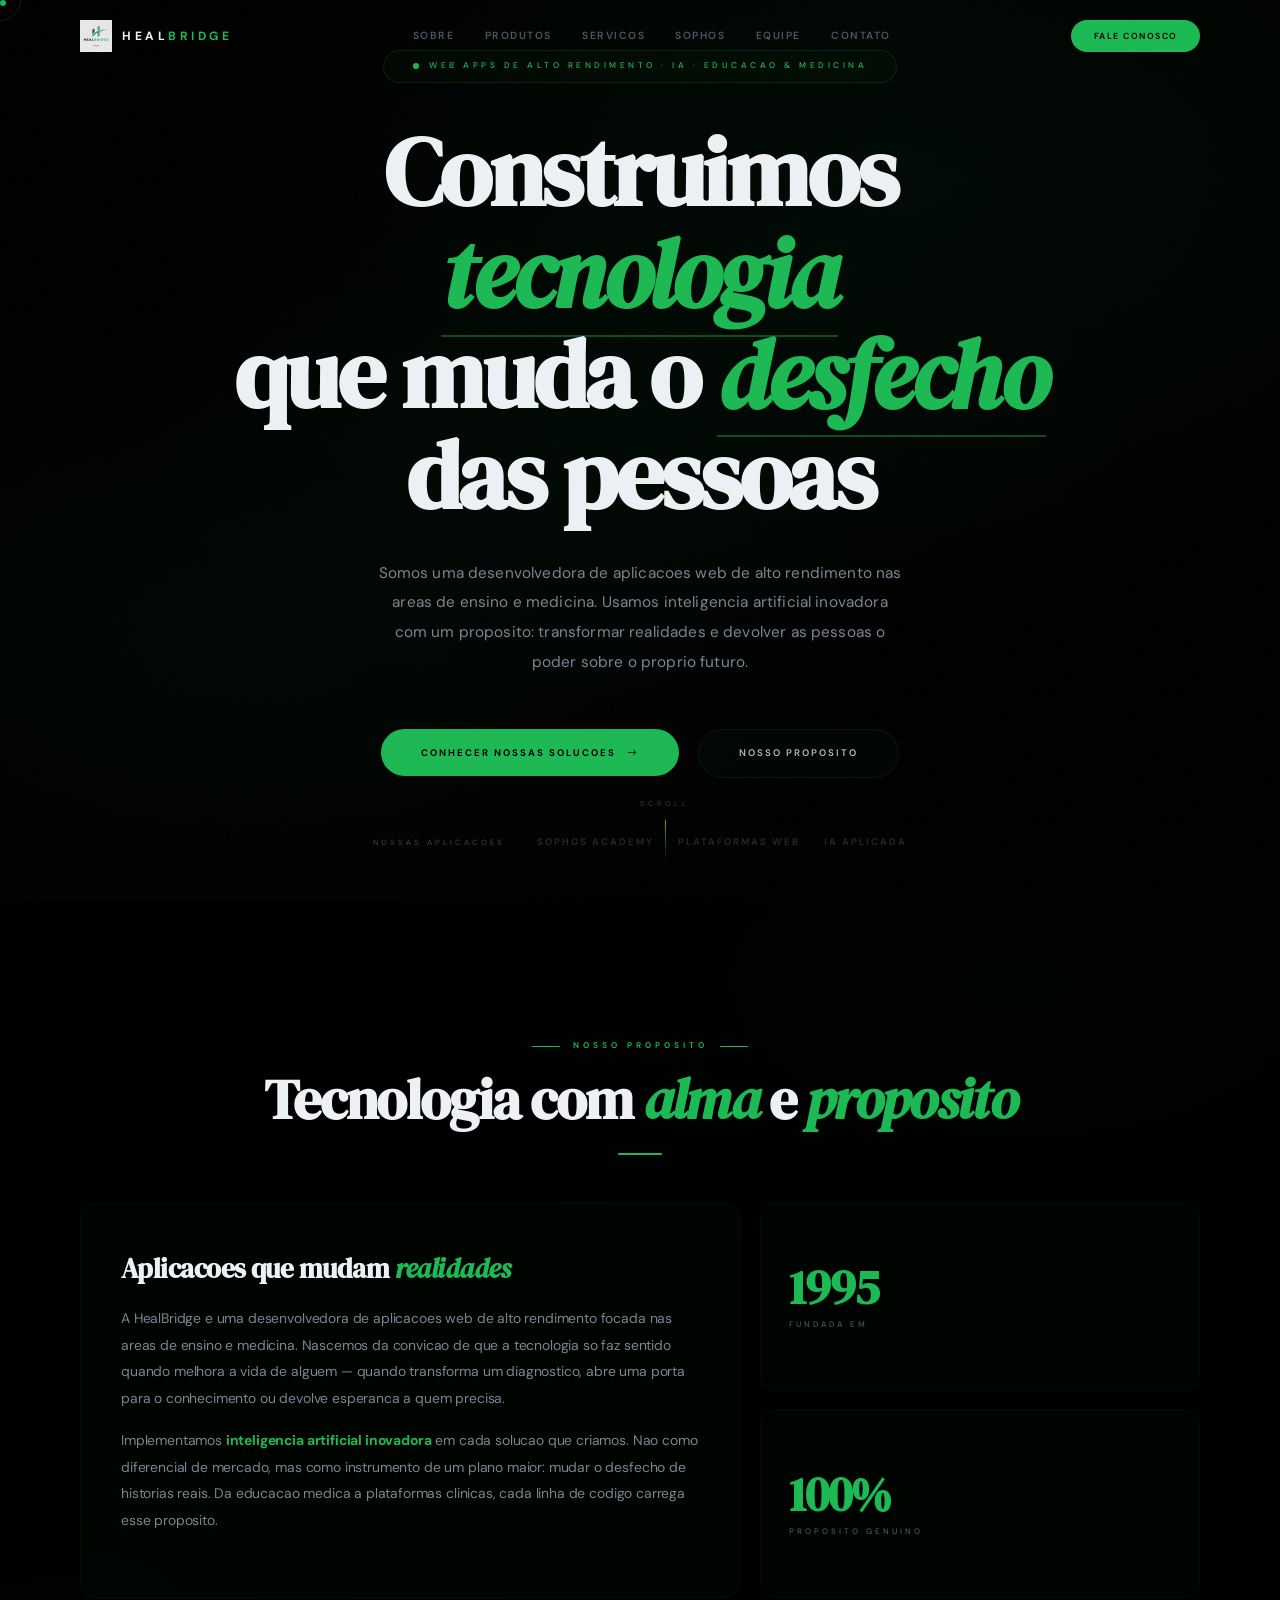
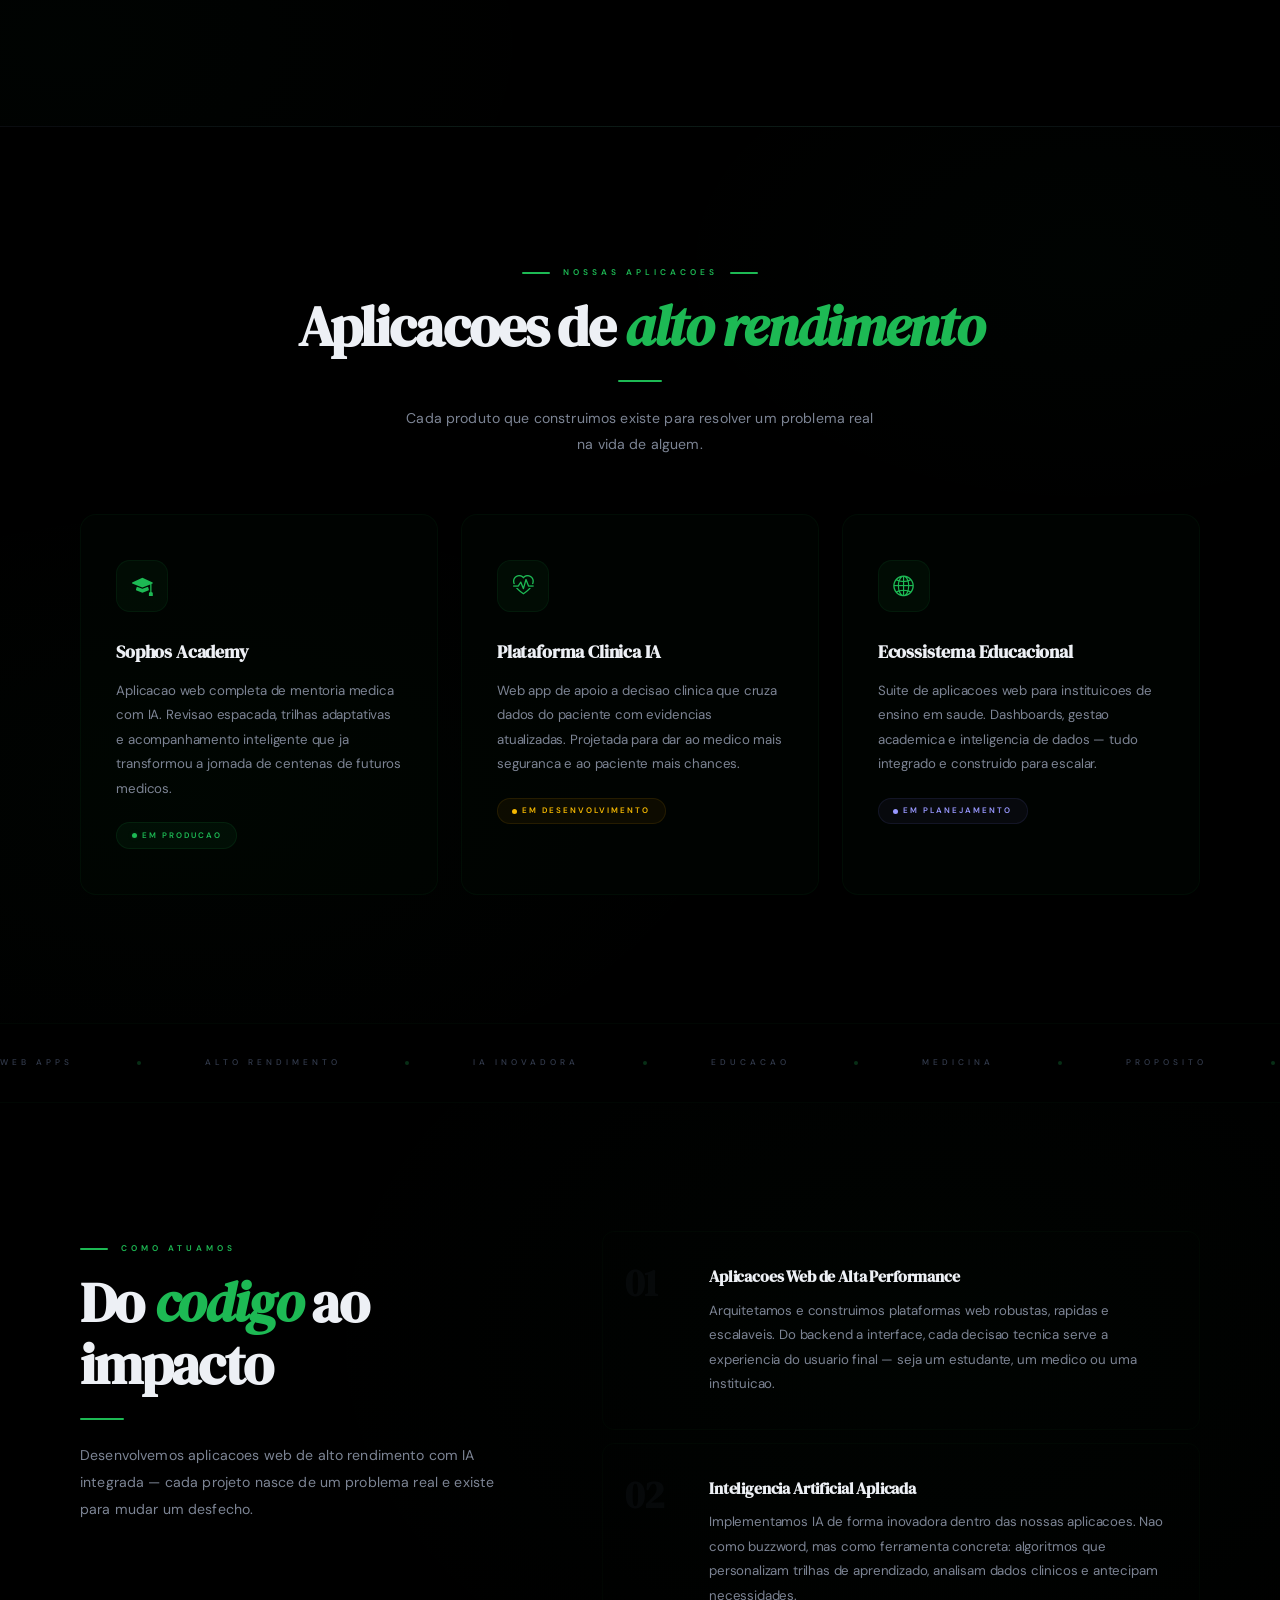
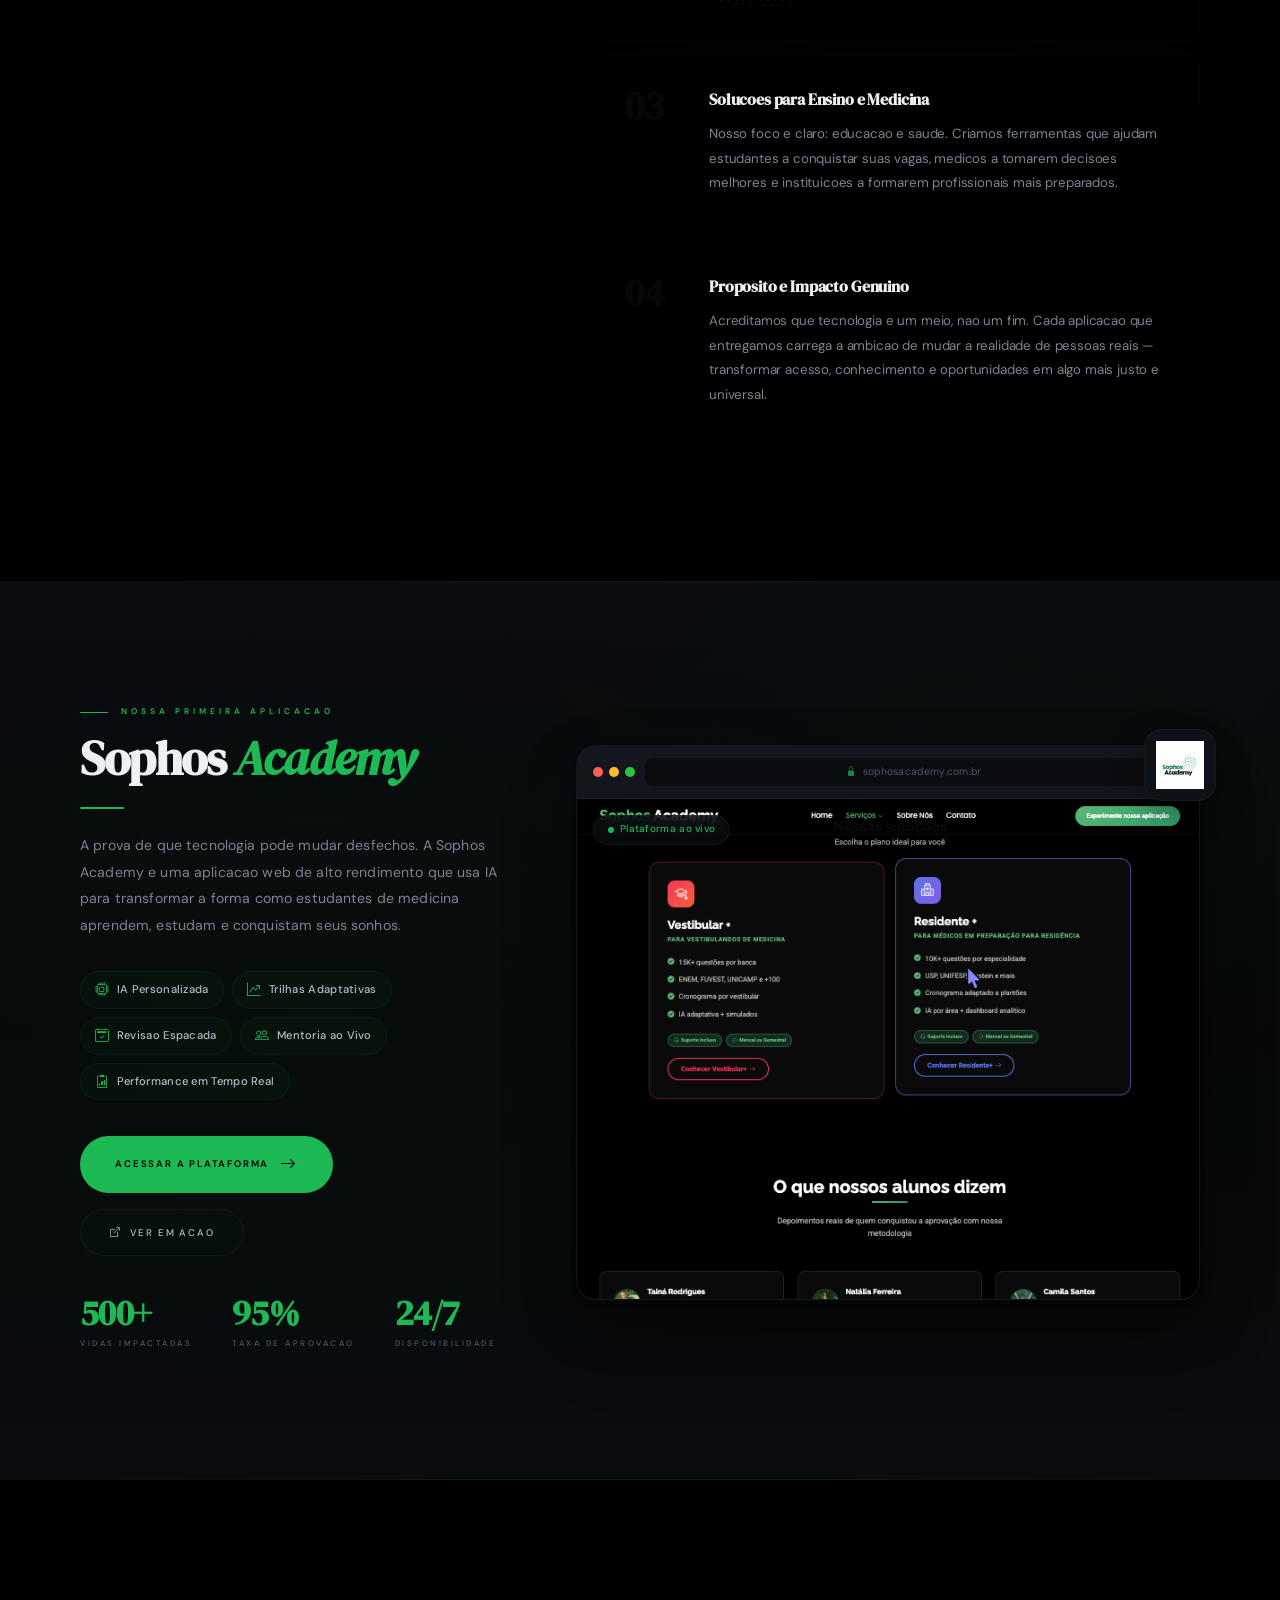
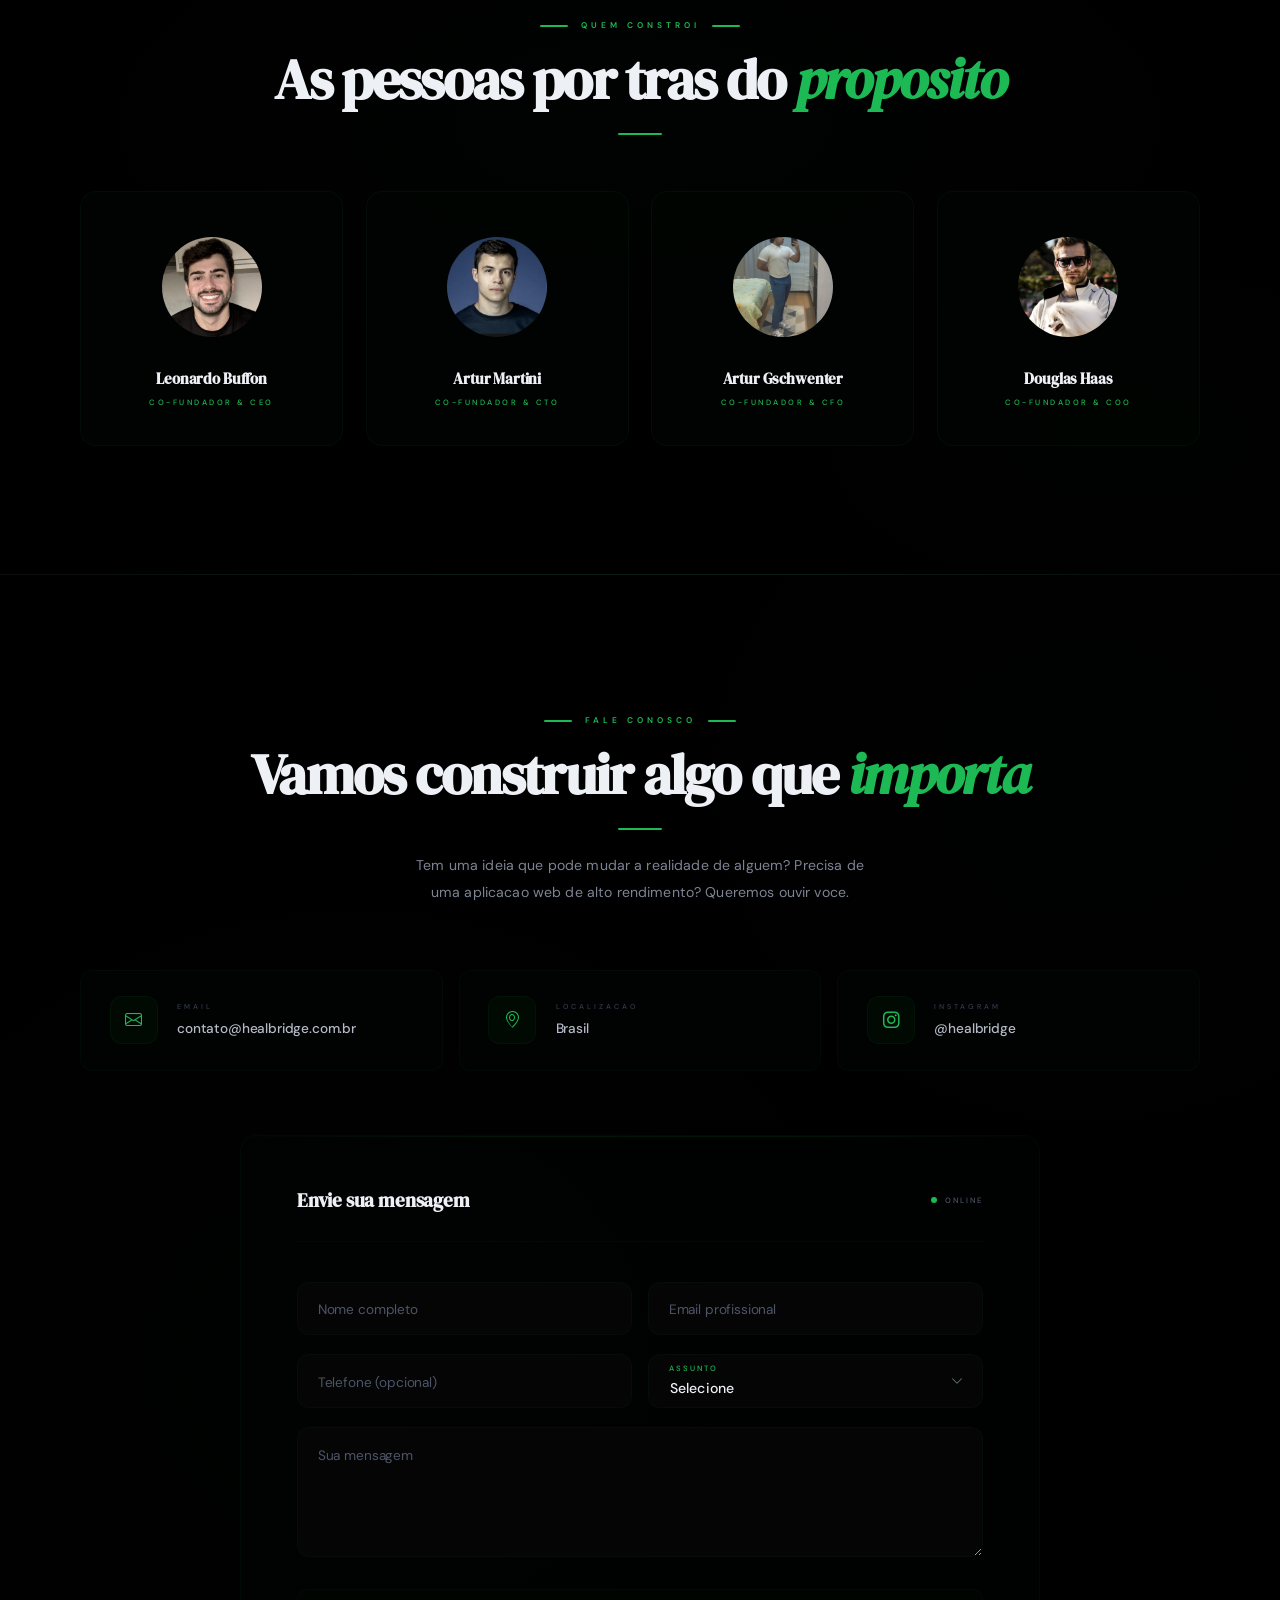
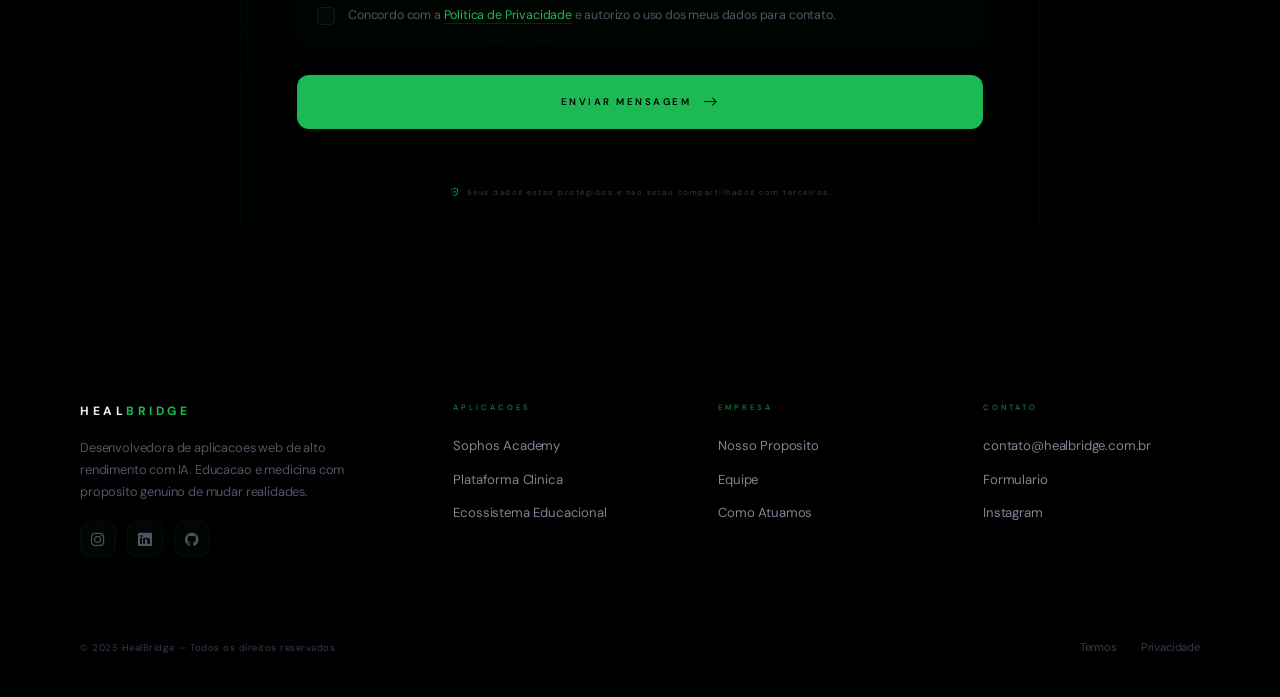
==== commit d24a98f3: "Rewrite all site copy — position HealBridge as high-performance web app developer Repositioned HealB" ====
--- a/index.html
+++ b/index.html
@@ -3,11 +3,11 @@
 <head>
   <meta charset="utf-8">
   <meta name="viewport" content="width=device-width, initial-scale=1.0">
-  <title>HealBridge — Conectando Saude e Tecnologia</title>
-  <meta name="description" content="HealBridge — Empresa de tecnologia especializada em mentoria e aplicacoes com IA na area medica. Desenvolvedora da Sophos Academy.">
+  <title>HealBridge — Aplicacoes Web de Alto Rendimento com IA para Ensino e Medicina</title>
+  <meta name="description" content="HealBridge — Desenvolvedora de aplicacoes web de alto rendimento com inteligencia artificial inovadora para educacao e medicina. Criadora da Sophos Academy.">
   <meta name="author" content="HealBridge">
-  <meta property="og:title" content="HealBridge — Conectando Saude e Tecnologia">
-  <meta property="og:description" content="Tecnologia e IA aplicadas a saude. Desenvolvedora da Sophos Academy.">
+  <meta property="og:title" content="HealBridge — Tecnologia que muda o desfecho das pessoas">
+  <meta property="og:description" content="Desenvolvemos aplicacoes web de alto rendimento com IA inovadora nas areas de ensino e medicina. Proposito genuino de transformar realidades.">
   <meta property="og:type" content="website">
   <link href="assets/img/favicon.png" rel="icon">
 
@@ -1504,23 +1504,23 @@
   </div>
 
   <div class="hero-body">
-    <div class="hero-badge"><span class="pulse-dot"></span> Healthtech &middot; Since 2024</div>
+    <div class="hero-badge"><span class="pulse-dot"></span> Web Apps de Alto Rendimento &middot; IA &middot; Educacao &amp; Medicina</div>
     <h1 class="hero-h">
-      <span class="ln">Onde a <span class="hl">Inteligencia</span></span>
-      <span class="ln"><span class="hl">Artificial</span> encontra</span>
-      <span class="ln">a Medicina</span>
+      <span class="ln">Construimos <span class="hl">tecnologia</span></span>
+      <span class="ln">que muda o <span class="hl">desfecho</span></span>
+      <span class="ln">das pessoas</span>
     </h1>
-    <p class="hero-p">Criamos tecnologia que transforma a educacao medica. Da mentoria inteligente ao apoio clinico — construimos o futuro da saude.</p>
+    <p class="hero-p">Somos uma desenvolvedora de aplicacoes web de alto rendimento nas areas de ensino e medicina. Usamos inteligencia artificial inovadora com um proposito: transformar realidades e devolver as pessoas o poder sobre o proprio futuro.</p>
     <div class="hero-btns">
-      <div class="mag"><a href="#sophos" class="btn btn-fill"><span class="shine"></span>Conhecer Sophos Academy <i class="bi bi-arrow-right"></i></a></div>
-      <div class="mag"><a href="#about" class="btn btn-ghost">Sobre Nos</a></div>
+      <div class="mag"><a href="#products" class="btn btn-fill"><span class="shine"></span>Conhecer Nossas Solucoes <i class="bi bi-arrow-right"></i></a></div>
+      <div class="mag"><a href="#about" class="btn btn-ghost">Nosso Proposito</a></div>
     </div>
     <div class="hero-trust">
-      <span class="label">Desenvolvemos</span>
+      <span class="label">Nossas aplicacoes</span>
       <div class="logos">
         <span>Sophos Academy</span>
-        <span>Assistente IA</span>
-        <span>Analytics</span>
+        <span>Plataformas Web</span>
+        <span>IA Aplicada</span>
       </div>
     </div>
   </div>
@@ -1537,23 +1537,23 @@
 <section class="sec about" id="about">
   <div class="wrap">
     <div class="rv" style="text-align:center;margin-bottom:1rem">
-      <div class="tag" style="justify-content:center"><span class="bar"></span> Quem Somos <span class="bar"></span></div>
-      <h2 class="hdg">A ponte entre <em>IA</em> e a <em>Saude</em></h2>
+      <div class="tag" style="justify-content:center"><span class="bar"></span> Nosso Proposito <span class="bar"></span></div>
+      <h2 class="hdg">Tecnologia com <em>alma</em> e <em>proposito</em></h2>
       <div class="line c"></div>
     </div>
     <div class="bento">
       <div class="bento-main rv d1">
-        <h3>Tecnologia inteligente para quem <em>salva vidas</em></h3>
-        <p>A HealBridge nasceu da necessidade de modernizar o aprendizado e a pratica medica. Criamos pontes entre a inteligencia artificial e a area da saude, com ferramentas acessiveis que realmente fazem diferenca.</p>
-        <p>Nosso primeiro produto, a <strong>Sophos Academy</strong>, ja transforma a forma como estudantes de medicina aprendem — utilizando revisao espacada, Second Brain e IA para maximizar retencao e aprovacao.</p>
+        <h3>Aplicacoes que mudam <em>realidades</em></h3>
+        <p>A HealBridge e uma desenvolvedora de aplicacoes web de alto rendimento focada nas areas de ensino e medicina. Nascemos da convicao de que a tecnologia so faz sentido quando melhora a vida de alguem — quando transforma um diagnostico, abre uma porta para o conhecimento ou devolve esperanca a quem precisa.</p>
+        <p>Implementamos <strong>inteligencia artificial inovadora</strong> em cada solucao que criamos. Nao como diferencial de mercado, mas como instrumento de um plano maior: mudar o desfecho de historias reais. Da educacao medica a plataformas clinicas, cada linha de codigo carrega esse proposito.</p>
       </div>
       <div class="bento-cell rv d2">
         <div class="bento-num" data-count="2024">0</div>
-        <div class="bento-lbl">Ano de Fundacao</div>
+        <div class="bento-lbl">Fundada em</div>
       </div>
       <div class="bento-cell rv d3">
-        <div class="bento-num">IA</div>
-        <div class="bento-lbl">Powered Products</div>
+        <div class="bento-num">100%</div>
+        <div class="bento-lbl">Proposito genuino</div>
       </div>
     </div>
   </div>
@@ -1567,29 +1567,29 @@
 <section class="sec products" id="products">
   <div class="wrap">
     <div style="text-align:center" class="rv">
-      <div class="tag" style="justify-content:center"><span class="bar"></span> Nossos Produtos <span class="bar"></span></div>
-      <h2 class="hdg">Solucoes que <em>transformam</em></h2>
+      <div class="tag" style="justify-content:center"><span class="bar"></span> Nossas Aplicacoes <span class="bar"></span></div>
+      <h2 class="hdg">Aplicacoes de <em>alto rendimento</em></h2>
       <div class="line c"></div>
-      <p class="desc" style="margin:0 auto">Tecnologia inteligente para o ecossistema de saude.</p>
+      <p class="desc" style="margin:0 auto">Cada produto que construimos existe para resolver um problema real na vida de alguem.</p>
     </div>
     <div class="p-grid">
       <div class="pc tilt glow-border rv d1">
         <div class="pc-icon"><i class="bi bi-mortarboard-fill"></i></div>
         <h3>Sophos Academy</h3>
-        <p>Plataforma de mentoria e estudo para medicina com revisao espacada, flashcards inteligentes e IA integrada ao aprendizado.</p>
-        <div class="pc-tag ok"><span class="d"></span> Ativo</div>
+        <p>Aplicacao web completa de mentoria medica com IA. Revisao espacada, trilhas adaptativas e acompanhamento inteligente que ja transformou a jornada de centenas de futuros medicos.</p>
+        <div class="pc-tag ok"><span class="d"></span> Em producao</div>
       </div>
       <div class="pc tilt glow-border rv d2">
-        <div class="pc-icon"><i class="bi bi-robot"></i></div>
-        <h3>Assistente Clinico IA</h3>
-        <p>Apoio a decisao clinica com inteligencia artificial. Sugestoes baseadas em evidencias e atualizacao continua.</p>
-        <div class="pc-tag wip"><span class="d"></span> Em Desenvolvimento</div>
+        <div class="pc-icon"><i class="bi bi-heart-pulse"></i></div>
+        <h3>Plataforma Clinica IA</h3>
+        <p>Web app de apoio a decisao clinica que cruza dados do paciente com evidencias atualizadas. Projetada para dar ao medico mais seguranca e ao paciente mais chances.</p>
+        <div class="pc-tag wip"><span class="d"></span> Em desenvolvimento</div>
       </div>
       <div class="pc tilt glow-border rv d3">
-        <div class="pc-icon"><i class="bi bi-graph-up-arrow"></i></div>
-        <h3>Analytics Medico</h3>
-        <p>Dashboard de inteligencia de dados para instituicoes de saude. Metricas e insights alimentados por machine learning.</p>
-        <div class="pc-tag plan"><span class="d"></span> Em Planejamento</div>
+        <div class="pc-icon"><i class="bi bi-globe2"></i></div>
+        <h3>Ecossistema Educacional</h3>
+        <p>Suite de aplicacoes web para instituicoes de ensino em saude. Dashboards, gestao academica e inteligencia de dados — tudo integrado e construido para escalar.</p>
+        <div class="pc-tag plan"><span class="d"></span> Em planejamento</div>
       </div>
     </div>
   </div>
@@ -1598,12 +1598,12 @@
 <!-- ============ MARQUEE ============ -->
 <div class="marquee">
   <div class="marquee-track">
-    <span>Inteligencia Artificial</span><span>Educacao Medica</span><span>HealthTech</span>
-    <span>Machine Learning</span><span>Revisao Espacada</span><span>Sophos Academy</span>
-    <span>Inovacao</span><span>Second Brain</span>
-    <span>Inteligencia Artificial</span><span>Educacao Medica</span><span>HealthTech</span>
-    <span>Machine Learning</span><span>Revisao Espacada</span><span>Sophos Academy</span>
-    <span>Inovacao</span><span>Second Brain</span>
+    <span>Web Apps</span><span>Alto Rendimento</span><span>IA Inovadora</span>
+    <span>Educacao</span><span>Medicina</span><span>Proposito</span>
+    <span>Sophos Academy</span><span>Impacto Real</span>
+    <span>Web Apps</span><span>Alto Rendimento</span><span>IA Inovadora</span>
+    <span>Educacao</span><span>Medicina</span><span>Proposito</span>
+    <span>Sophos Academy</span><span>Impacto Real</span>
   </div>
 </div>
 
@@ -1615,39 +1615,39 @@
     <div class="srv-layout">
       <div>
         <div class="rv">
-          <div class="tag"><span class="bar"></span> O Que Fazemos</div>
-          <h2 class="hdg">Da <em>ideia</em> ao produto</h2>
+          <div class="tag"><span class="bar"></span> Como Atuamos</div>
+          <h2 class="hdg">Do <em>codigo</em> ao impacto</h2>
           <div class="line"></div>
-          <p class="desc">Criamos solucoes completas com IA para o ecossistema de saude, do conceito a entrega.</p>
+          <p class="desc">Desenvolvemos aplicacoes web de alto rendimento com IA integrada — cada projeto nasce de um problema real e existe para mudar um desfecho.</p>
         </div>
       </div>
       <div>
         <div class="srv rv">
           <div class="srv-n">01</div>
           <div class="srv-bd">
-            <h3>Mentoria com IA</h3>
-            <p>Programas de mentoria para estudantes de medicina potencializados por inteligencia artificial, com trilhas personalizadas e acompanhamento de performance.</p>
+            <h3>Aplicacoes Web de Alta Performance</h3>
+            <p>Arquitetamos e construimos plataformas web robustas, rapidas e escalaveis. Do backend a interface, cada decisao tecnica serve a experiencia do usuario final — seja um estudante, um medico ou uma instituicao.</p>
           </div>
         </div>
         <div class="srv rv d1">
           <div class="srv-n">02</div>
           <div class="srv-bd">
-            <h3>Desenvolvimento de Aplicacoes</h3>
-            <p>Criacao de aplicacoes web e mobile focadas em saude, desde plataformas educacionais ate ferramentas de apoio clinico.</p>
+            <h3>Inteligencia Artificial Aplicada</h3>
+            <p>Implementamos IA de forma inovadora dentro das nossas aplicacoes. Nao como buzzword, mas como ferramenta concreta: algoritmos que personalizam trilhas de aprendizado, analisam dados clinicos e antecipam necessidades.</p>
           </div>
         </div>
         <div class="srv rv d2">
           <div class="srv-n">03</div>
           <div class="srv-bd">
-            <h3>Consultoria HealthTech</h3>
-            <p>Assessoria para instituicoes de saude e educacao que desejam integrar inteligencia artificial em seus processos.</p>
+            <h3>Solucoes para Ensino e Medicina</h3>
+            <p>Nosso foco e claro: educacao e saude. Criamos ferramentas que ajudam estudantes a conquistar suas vagas, medicos a tomarem decisoes melhores e instituicoes a formarem profissionais mais preparados.</p>
           </div>
         </div>
         <div class="srv rv d3">
           <div class="srv-n">04</div>
           <div class="srv-bd">
-            <h3>Pesquisa e Inovacao</h3>
-            <p>Pesquisa aplicada em IA para saude, desenvolvendo novos modelos e abordagens para problemas reais do setor medico.</p>
+            <h3>Proposito e Impacto Genuino</h3>
+            <p>Acreditamos que tecnologia e um meio, nao um fim. Cada aplicacao que entregamos carrega a ambicao de mudar a realidade de pessoas reais — transformar acesso, conhecimento e oportunidades em algo mais justo e universal.</p>
           </div>
         </div>
       </div>
@@ -1665,42 +1665,42 @@
     <div class="sophos-inner">
       <div class="sophos-content">
         <div class="rv">
-          <div class="tag"><span class="bar"></span> Nosso Empreendimento</div>
+          <div class="tag"><span class="bar"></span> Nossa Primeira Aplicacao</div>
           <h2 class="hdg">Sophos <em>Academy</em></h2>
           <div class="line"></div>
         </div>
         <p class="desc rv d1">
-          A mentoria que conecta inteligencia artificial ao estudo da medicina.
-          Trilhas personalizadas, revisao espacada inteligente e acompanhamento
-          de performance para transformar sua jornada academica.
+          A prova de que tecnologia pode mudar desfechos. A Sophos Academy e uma
+          aplicacao web de alto rendimento que usa IA para transformar a forma como
+          estudantes de medicina aprendem, estudam e conquistam seus sonhos.
         </p>
         <div class="sophos-features rv d2">
           <div class="sophos-feat"><i class="bi bi-cpu"></i> IA Personalizada</div>
           <div class="sophos-feat"><i class="bi bi-graph-up-arrow"></i> Trilhas Adaptativas</div>
           <div class="sophos-feat"><i class="bi bi-calendar2-check"></i> Revisao Espacada</div>
           <div class="sophos-feat"><i class="bi bi-people"></i> Mentoria ao Vivo</div>
-          <div class="sophos-feat"><i class="bi bi-clipboard2-data"></i> Analise de Performance</div>
+          <div class="sophos-feat"><i class="bi bi-clipboard2-data"></i> Performance em Tempo Real</div>
         </div>
         <div class="sophos-cta-group rv d3">
           <a href="https://sophosacademy-167276830647.southamerica-east1.run.app/" target="_blank" rel="noopener" class="sophos-btn-primary">
-            Conhecer a Mentoria <i class="bi bi-arrow-right"></i>
+            Acessar a Plataforma <i class="bi bi-arrow-right"></i>
           </a>
           <a href="https://sophosacademy-167276830647.southamerica-east1.run.app/" target="_blank" rel="noopener" class="sophos-btn-ghost">
-            <i class="bi bi-box-arrow-up-right"></i> Acessar Plataforma
+            <i class="bi bi-box-arrow-up-right"></i> Ver em Acao
           </a>
         </div>
         <div class="sophos-stats rv d4">
           <div class="sophos-stat">
             <div class="sophos-stat-num">500+</div>
-            <div class="sophos-stat-label">Alunos mentorados</div>
+            <div class="sophos-stat-label">Vidas impactadas</div>
           </div>
           <div class="sophos-stat">
             <div class="sophos-stat-num">95%</div>
-            <div class="sophos-stat-label">Aprovacao</div>
+            <div class="sophos-stat-label">Taxa de aprovacao</div>
           </div>
           <div class="sophos-stat">
             <div class="sophos-stat-num">24/7</div>
-            <div class="sophos-stat-label">Acesso completo</div>
+            <div class="sophos-stat-label">Disponibilidade</div>
           </div>
         </div>
       </div>
@@ -1751,8 +1751,8 @@
 <section class="sec team" id="team">
   <div class="wrap">
     <div style="text-align:center" class="rv">
-      <div class="tag" style="justify-content:center"><span class="bar"></span> Nossa Equipe <span class="bar"></span></div>
-      <h2 class="hdg">Os <em>fundadores</em></h2>
+      <div class="tag" style="justify-content:center"><span class="bar"></span> Quem Constroi <span class="bar"></span></div>
+      <h2 class="hdg">As pessoas por tras do <em>proposito</em></h2>
       <div class="line c"></div>
     </div>
     <div class="t-grid">
@@ -1790,10 +1790,10 @@
 
     <!-- Header -->
     <div class="ct-header rv">
-      <div class="tag" style="justify-content:center"><span class="bar"></span> Contato <span class="bar"></span></div>
-      <h2 class="hdg">Vamos <em>Conversar</em></h2>
+      <div class="tag" style="justify-content:center"><span class="bar"></span> Fale Conosco <span class="bar"></span></div>
+      <h2 class="hdg">Vamos construir algo que <em>importa</em></h2>
       <div class="line c"></div>
-      <p class="desc">Tem um projeto em mente ou quer saber mais sobre nossas solucoes? Estamos prontos para ajudar.</p>
+      <p class="desc">Tem uma ideia que pode mudar a realidade de alguem? Precisa de uma aplicacao web de alto rendimento? Queremos ouvir voce.</p>
     </div>
 
     <!-- Contact cards -->
@@ -1849,7 +1849,7 @@
             <select class="fl-input" id="cf-subject" required>
               <option value="" disabled selected hidden>Selecione</option>
               <option value="sophos">Sophos Academy</option>
-              <option value="consulting">Consultoria HealthTech</option>
+              <option value="webapp">Desenvolvimento Web App</option>
               <option value="partnership">Parceria</option>
               <option value="careers">Trabalhe Conosco</option>
               <option value="other">Outro</option>
@@ -1901,7 +1901,7 @@
     <div class="ft-grid">
       <div class="ft-brand-col">
         <div class="brand-name">HEAL<span class="g">BRIDGE</span></div>
-        <p>Conectando inteligencia artificial e saude para transformar a educacao e a pratica medica.</p>
+        <p>Desenvolvedora de aplicacoes web de alto rendimento com IA. Educacao e medicina com proposito genuino de mudar realidades.</p>
         <div class="ft-social">
           <a href="#" aria-label="Instagram"><i class="bi bi-instagram"></i></a>
           <a href="#" aria-label="LinkedIn"><i class="bi bi-linkedin"></i></a>
@@ -1909,16 +1909,16 @@
         </div>
       </div>
       <div class="ft-col">
-        <h5>Produtos</h5>
+        <h5>Aplicacoes</h5>
         <a href="#sophos">Sophos Academy</a>
-        <a href="#products">Assistente IA</a>
-        <a href="#products">Analytics Medico</a>
+        <a href="#products">Plataforma Clinica</a>
+        <a href="#products">Ecossistema Educacional</a>
       </div>
       <div class="ft-col">
         <h5>Empresa</h5>
-        <a href="#about">Sobre Nos</a>
+        <a href="#about">Nosso Proposito</a>
         <a href="#team">Equipe</a>
-        <a href="#services">Servicos</a>
+        <a href="#services">Como Atuamos</a>
       </div>
       <div class="ft-col">
         <h5>Contato</h5>
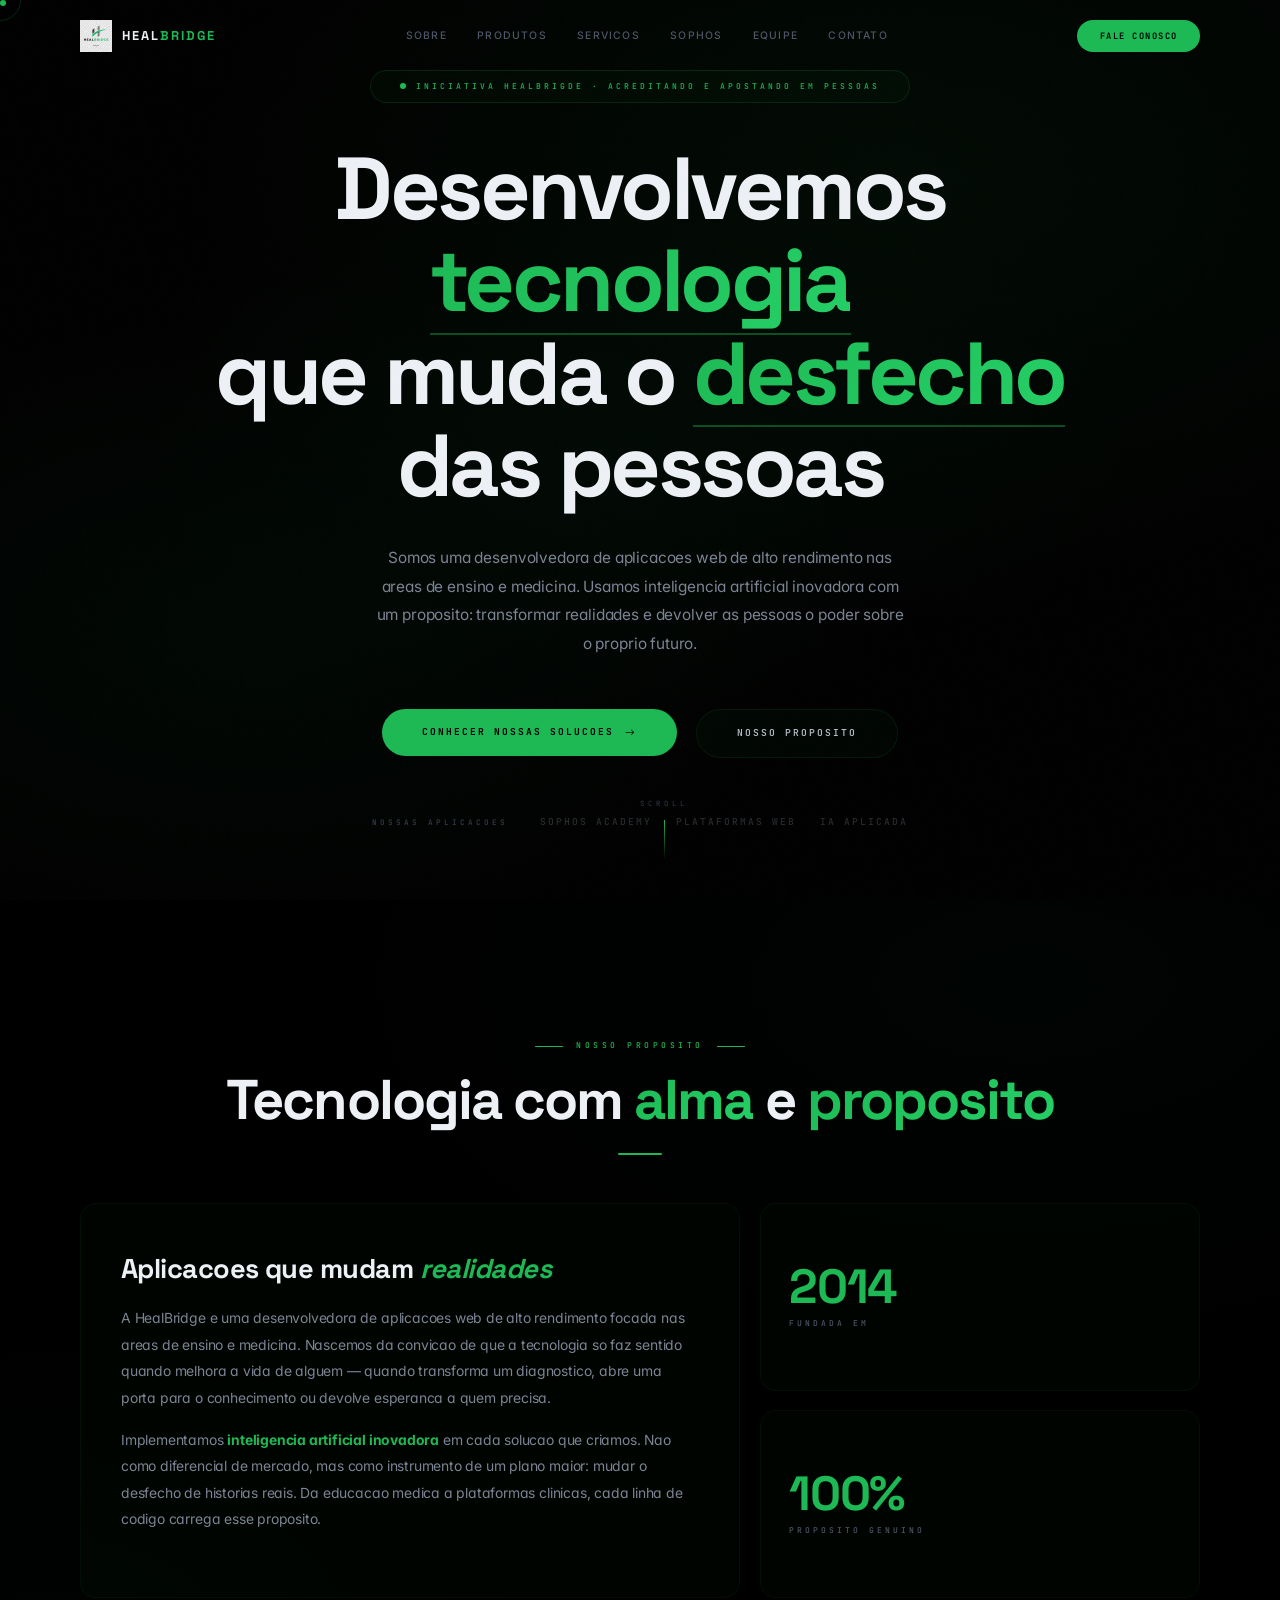
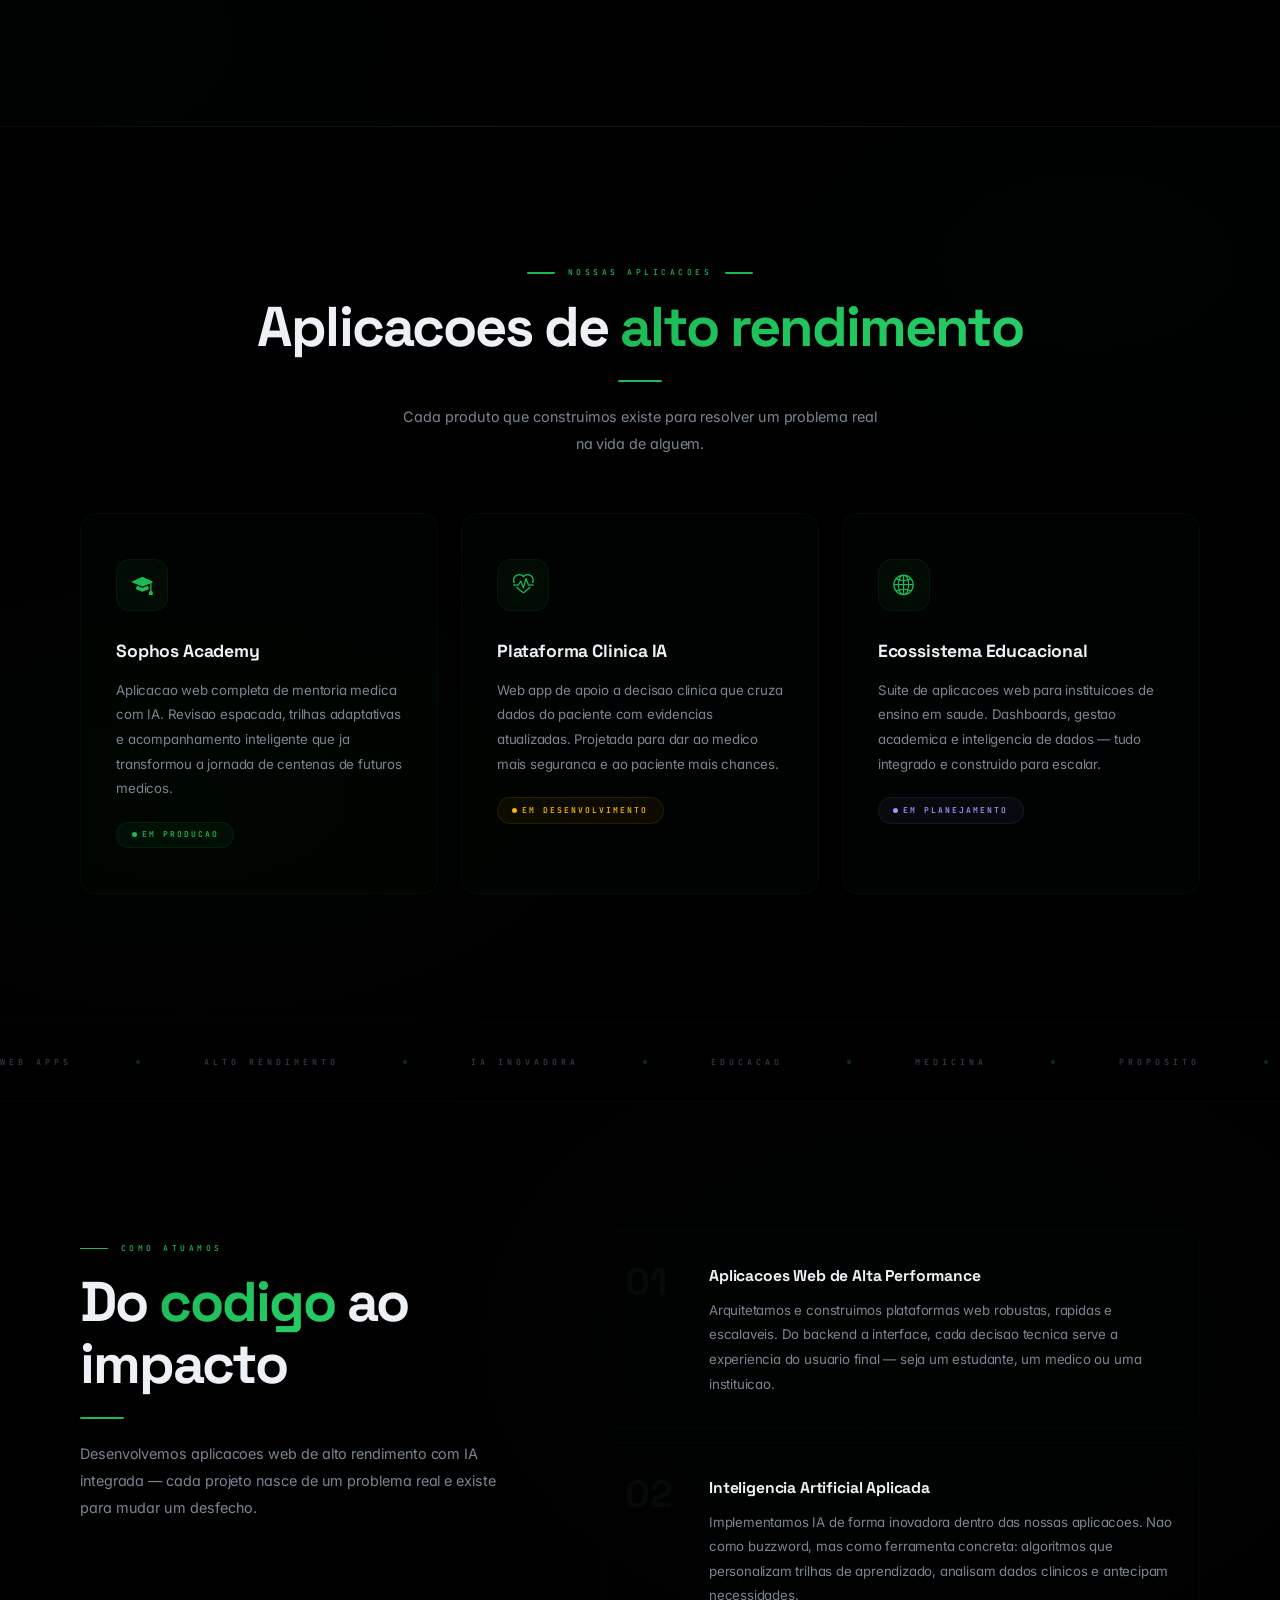
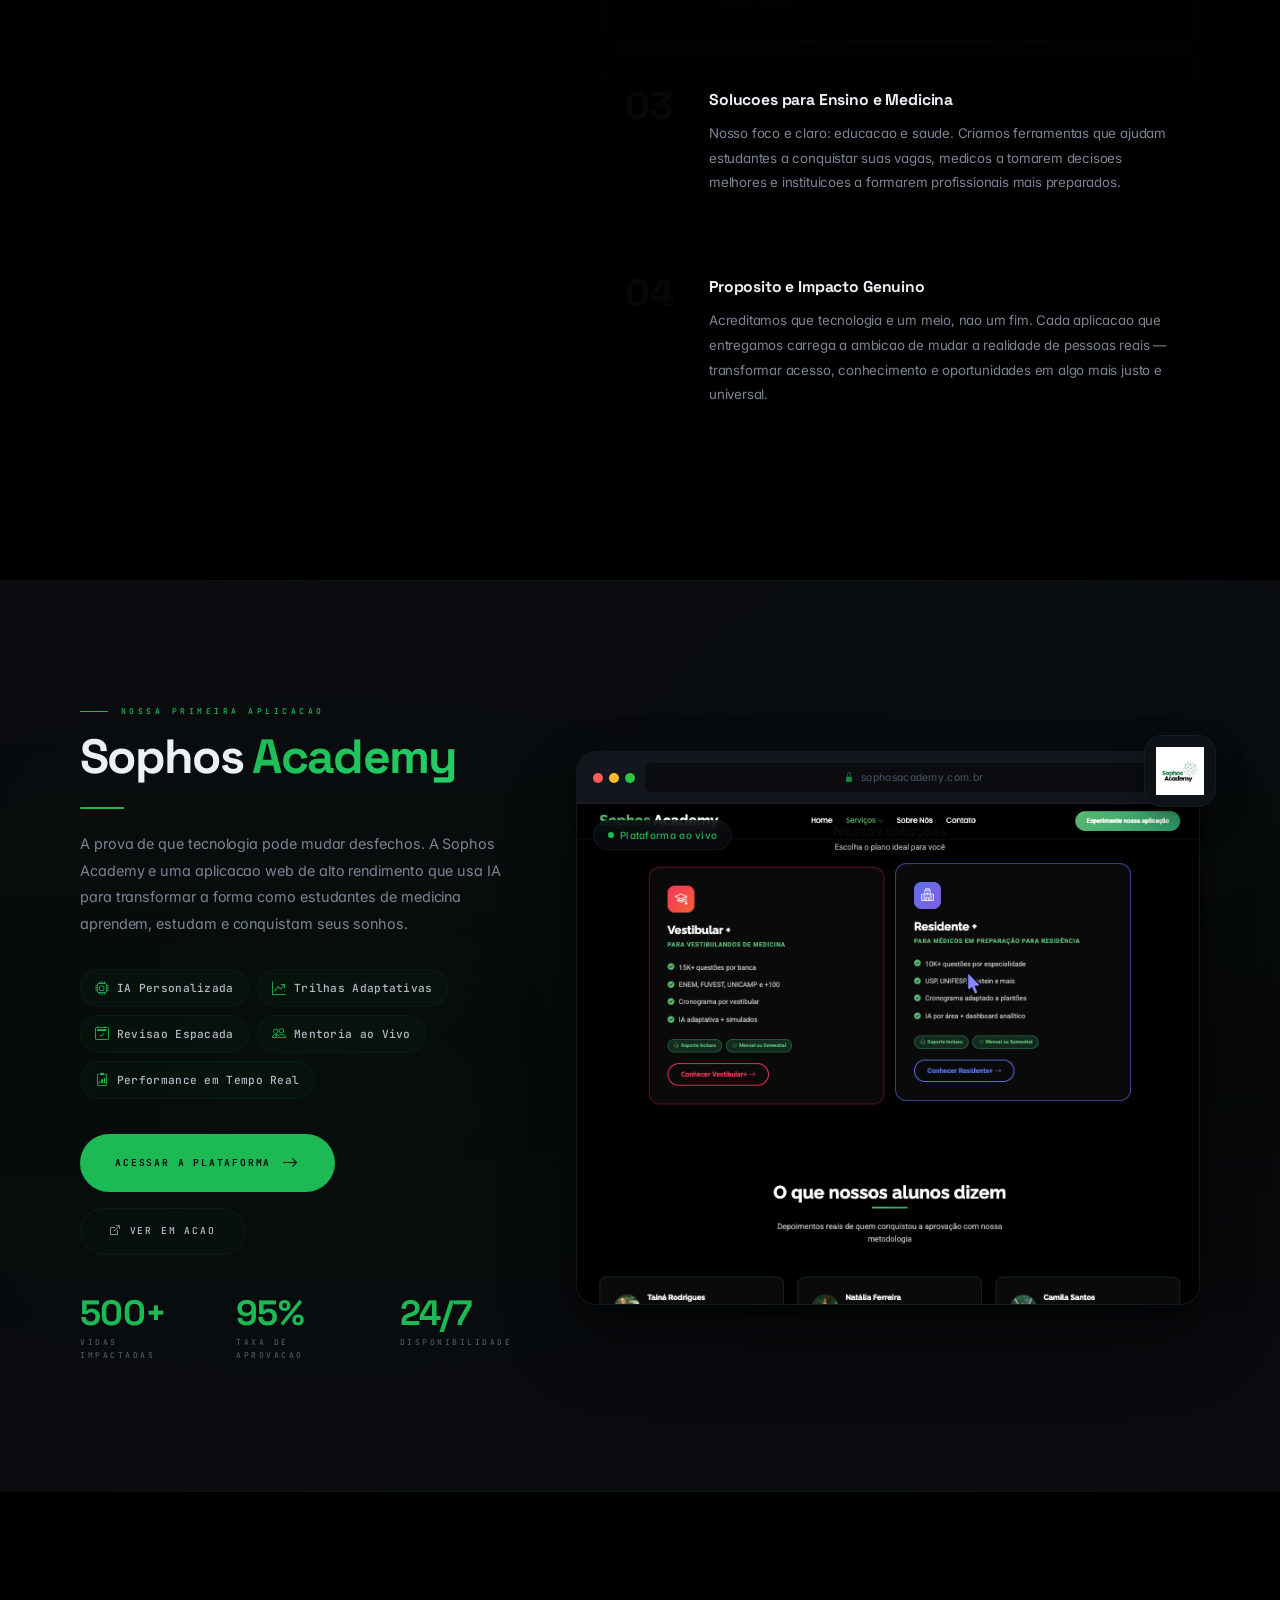
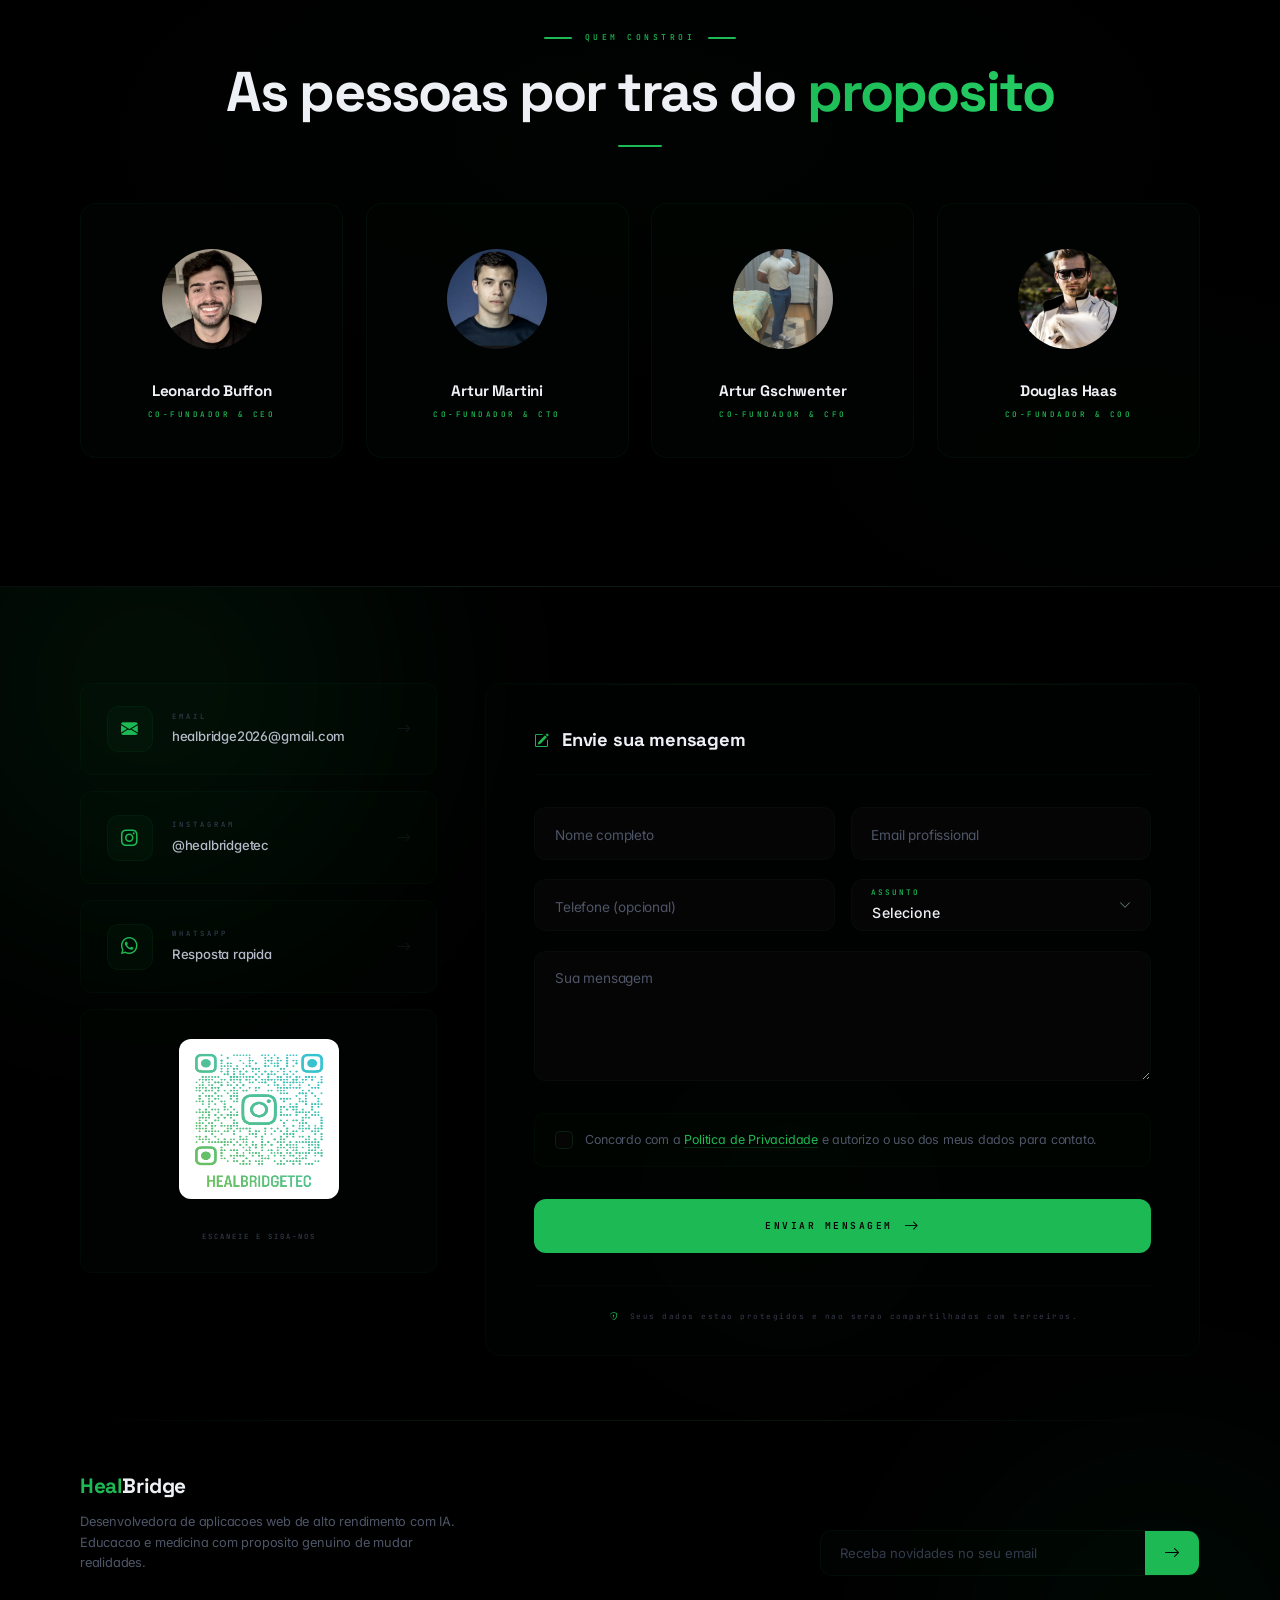
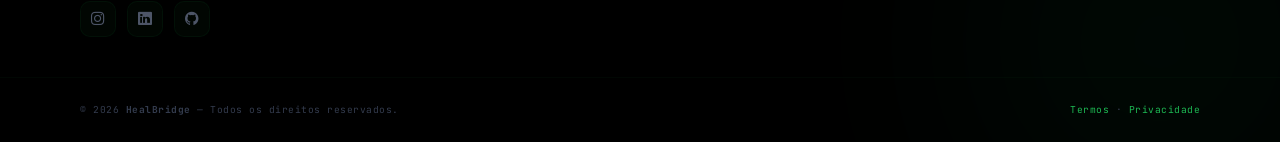
==== commit 96e6a038: "c/fotter top" ====
--- a/index.html
+++ b/index.html
@@ -13,7 +13,7 @@
 
   <link rel="preconnect" href="https://fonts.googleapis.com">
   <link rel="preconnect" href="https://fonts.gstatic.com" crossorigin>
-  <link href="https://fonts.googleapis.com/css2?family=DM+Sans:ital,wght@0,300;0,400;0,500;0,600;0,700&family=DM+Serif+Display:ital@0;1&display=swap" rel="stylesheet">
+  <link href="https://fonts.googleapis.com/css2?family=Inter:ital,opsz,wght@0,14..32,300..800;1,14..32,300..800&family=Space+Grotesk:wght@400;500;600;700&family=JetBrains+Mono:wght@400;500;600&display=swap" rel="stylesheet">
   <link href="assets/vendor/bootstrap-icons/bootstrap-icons.css" rel="stylesheet">
 
 <style>
@@ -49,9 +49,9 @@
   --t3: #4d5567;
   --t4: #333b4d;
 
-  --sans: 'DM Sans', system-ui, sans-serif;
-  --display: 'DM Serif Display', Georgia, serif;
-  --mono: var(--sans);
+  --sans: 'Inter', system-ui, -apple-system, sans-serif;
+  --display: 'Space Grotesk', 'Inter', sans-serif;
+  --mono: 'JetBrains Mono', 'SF Mono', 'Fira Code', monospace;
 
   --expo: cubic-bezier(.25,.46,.45,.94);
   --spring: cubic-bezier(.23,1,.32,1);
@@ -68,12 +68,15 @@
    1. RESET & BASE
    =========================================================== */
 *,*::before,*::after{margin:0;padding:0;box-sizing:border-box}
-html{scroll-behavior:smooth;-webkit-font-smoothing:antialiased;-moz-osx-font-smoothing:grayscale}
+html{scroll-behavior:smooth;-webkit-font-smoothing:antialiased;-moz-osx-font-smoothing:grayscale;text-rendering:optimizeLegibility}
 body{
   font-family:var(--sans);font-weight:400;
+  font-feature-settings:'cv02','cv03','cv04','cv11';
+  font-optical-sizing:auto;
   background:var(--s0);color:var(--t1);
   overflow-x:hidden;cursor:none;
-  letter-spacing:-.01em;line-height:1.7;
+  letter-spacing:-.012em;line-height:1.7;
+  font-size:16px;
 }
 ::selection{background:var(--green);color:#fff}
 ::-webkit-scrollbar{width:3px}
@@ -201,14 +204,15 @@
 .brand{display:flex;align-items:center;gap:.65rem}
 .brand img{width:32px;height:32px;object-fit:contain;flex-shrink:0;mix-blend-mode:screen}
 .brand-name{
-  font-size:.75rem;font-weight:700;
-  letter-spacing:3.5px;text-transform:uppercase;color:var(--t0);
+  font-family:var(--display);
+  font-size:.8rem;font-weight:700;
+  letter-spacing:2px;text-transform:uppercase;color:var(--t0);
 }
 .brand-name .g{color:var(--green)}
 
 .nav-links{display:flex;align-items:center;gap:.1rem}
 .nav-links a{
-  font-size:.65rem;font-weight:600;letter-spacing:1.5px;
+  font-size:.65rem;font-weight:500;letter-spacing:1.2px;
   text-transform:uppercase;color:var(--t3);
   padding:.5rem .9rem;position:relative;
   transition:color .3s var(--smooth);
@@ -326,7 +330,7 @@
 .hero-badge{
   display:inline-flex;align-items:center;gap:10px;
   font-family:var(--mono);
-  font-size:.52rem;font-weight:500;letter-spacing:3.5px;text-transform:uppercase;
+  font-size:.5rem;font-weight:500;letter-spacing:3px;text-transform:uppercase;
   color:var(--green);
   border:1px solid rgba(29,185,84,.15);
   background:rgba(29,185,84,.03);
@@ -346,11 +350,11 @@
 
 .hero-h{
   font-family:var(--display);
-  font-size:clamp(3rem,7.5vw,6rem);
-  font-weight:800;line-height:1.05;
+  font-size:clamp(3rem,7.5vw,5.5rem);
+  font-weight:700;line-height:1.05;
   color:var(--t0);
   margin-bottom:2rem;
-  letter-spacing:-.03em;
+  letter-spacing:-.04em;
 }
 .hero-h .ln{
   display:block;opacity:0;transform:translateY(28px);
@@ -360,8 +364,12 @@
 .hero-h .ln:nth-child(2){animation-delay:2.35s}
 .hero-h .ln:nth-child(3){animation-delay:2.5s}
 .hero-h .hl{
-  font-style:italic;
+  font-style:normal;
   color:var(--green);
+  background:linear-gradient(135deg,var(--green),var(--green-hi));
+  -webkit-background-clip:text;
+  -webkit-text-fill-color:transparent;
+  background-clip:text;
   position:relative;
 }
 .hero-h .hl::after{
@@ -377,8 +385,8 @@
   font-family:var(--sans);
   font-size:clamp(.9rem,1.2vw,1.05rem);
   font-weight:400;color:var(--t2);
-  line-height:1.95;max-width:530px;margin:0 auto 3.2rem;
-  letter-spacing:.01em;
+  line-height:1.85;max-width:530px;margin:0 auto 3.2rem;
+  letter-spacing:-.01em;
   opacity:0;animation:fadeSlideUp 1s var(--circ) 2.65s forwards;
 }
 
@@ -476,7 +484,7 @@
 
 .tag{
   font-family:var(--mono);
-  font-size:.52rem;font-weight:600;letter-spacing:4px;text-transform:uppercase;
+  font-size:.5rem;font-weight:500;letter-spacing:3.5px;text-transform:uppercase;
   color:var(--green);
   display:inline-flex;align-items:center;gap:.8rem;
   margin-bottom:1rem;
@@ -486,15 +494,19 @@
 .hdg{
   font-family:var(--display);
   font-size:clamp(2.2rem,5vw,3.5rem);
-  font-weight:800;line-height:1.1;letter-spacing:-.03em;
+  font-weight:700;line-height:1.1;letter-spacing:-.035em;
   color:var(--t0);margin-bottom:1rem;
 }
 .hdg em{
-  font-style:italic;
+  font-style:normal;
   color:var(--green);
-}
-
-.desc{font-weight:400;font-size:.88rem;color:var(--t2);line-height:1.9;max-width:480px;letter-spacing:.01em}
+  background:linear-gradient(135deg,var(--green),var(--green-hi));
+  -webkit-background-clip:text;
+  -webkit-text-fill-color:transparent;
+  background-clip:text;
+}
+
+.desc{font-weight:400;font-size:.9rem;color:var(--t2);line-height:1.85;max-width:480px;letter-spacing:-.005em}
 
 .line{width:44px;height:2px;background:var(--green);border-radius:1px;margin:1.4rem 0}
 .line.c{margin:1.4rem auto}
@@ -556,7 +568,7 @@
 .bento-main:hover::before{transform:scaleX(1)}
 .bento-main:hover{border-color:rgba(29,185,84,.12)}
 .bento-main h3{
-  font-family:var(--display);font-size:1.7rem;font-weight:800;
+  font-family:var(--display);font-size:1.7rem;font-weight:700;
   color:var(--t0);margin-bottom:1.2rem;letter-spacing:-.02em;line-height:1.25;
 }
 .bento-main h3 em{
@@ -581,7 +593,7 @@
   box-shadow:0 10px 30px rgba(0,0,0,.3);
 }
 .bento-num{
-  font-family:var(--display);font-size:3rem;font-weight:800;
+  font-family:var(--display);font-size:3rem;font-weight:700;
   color:var(--green);
   line-height:1;margin-bottom:.4rem;letter-spacing:-.03em;
 }
@@ -733,7 +745,7 @@
 }
 
 .srv-n{
-  font-family:var(--display);font-size:2.4rem;font-weight:800;
+  font-family:var(--display);font-size:2.4rem;font-weight:700;
   line-height:1;min-width:58px;
   color:var(--t4);opacity:.12;
   transition:all .6s var(--circ);
@@ -821,7 +833,7 @@
 .sophos-stats{display:flex;gap:2.5rem;margin-top:.5rem}
 .sophos-stat{text-align:left}
 .sophos-stat-num{
-  font-family:var(--display);font-size:2.2rem;font-weight:800;
+  font-family:var(--display);font-size:2.2rem;font-weight:700;
   color:var(--green);
   line-height:1;letter-spacing:-.02em;
 }
@@ -1026,103 +1038,162 @@
 /* ===========================================================
    16. CONTACT — PROFESSIONAL ENTERPRISE
    =========================================================== */
-.contact{
-  background:
-    radial-gradient(ellipse 45% 38% at 28% 58%,rgba(29,185,84,.015),transparent),
-    radial-gradient(ellipse 35% 30% at 85% 15%,rgba(0,204,106,.01),transparent),
-    #000;
-  padding-bottom:6rem;
-}
-
-/* Header centered */
-.ct-header{text-align:center;margin-bottom:4rem}
-.ct-header .desc{margin:0 auto}
-
-/* Contact cards row */
-.ct-cards{
-  display:grid;grid-template-columns:repeat(3,1fr);gap:1rem;
-  margin-bottom:4rem;
-}
-@media(max-width:768px){.ct-cards{grid-template-columns:1fr;gap:.8rem}}
-
-.ct-card{
+/* ===========================================================
+   UNIFIED FOOTER (Contact + Footer)
+   =========================================================== */
+.footer-unified{
+  position:relative;overflow:hidden;
+  background:#000;
+}
+
+/* Background orbs */
+.footer-bg-effects{position:absolute;inset:0;pointer-events:none;z-index:0}
+.footer-orb{
+  position:absolute;border-radius:50%;filter:blur(120px);opacity:.08;
+}
+.footer-orb-1{
+  width:500px;height:500px;
+  background:var(--green);
+  top:-150px;left:-100px;
+  animation:orbFloat1 12s ease-in-out infinite;
+}
+.footer-orb-2{
+  width:400px;height:400px;
+  background:rgba(0,204,106,.6);
+  bottom:-100px;right:-80px;
+  animation:orbFloat2 15s ease-in-out infinite;
+}
+.footer-orb-3{
+  width:300px;height:300px;
+  background:rgba(29,185,84,.4);
+  top:40%;left:50%;
+  animation:orbFloat3 10s ease-in-out infinite;
+}
+@keyframes orbFloat1{0%,100%{transform:translate(0,0)}50%{transform:translate(40px,30px)}}
+@keyframes orbFloat2{0%,100%{transform:translate(0,0)}50%{transform:translate(-30px,-40px)}}
+@keyframes orbFloat3{0%,100%{transform:translate(-50%,0)}50%{transform:translate(-50%,25px)}}
+
+/* Zona 1: Contact */
+.footer-contact{
+  position:relative;z-index:1;
+  padding:6rem 0 4rem;
+}
+.footer-contact .container{
+  max-width:1200px;margin:0 auto;padding:0 2.5rem;
+}
+.footer-contact .row{
+  display:grid;grid-template-columns:1fr 2fr;gap:3rem;align-items:start;
+}
+@media(max-width:991px){
+  .footer-contact .row{grid-template-columns:1fr;gap:2rem}
+}
+
+/* Contact info cards (left column) */
+.contact-info-cards{display:flex;flex-direction:column;gap:1rem}
+
+.info-item{
   display:flex;align-items:center;gap:1.2rem;
-  padding:1.6rem 1.8rem;
+  padding:1.4rem 1.6rem;
   background:rgba(29,185,84,.015);
   border:1px solid rgba(29,185,84,.04);
   border-radius:var(--radius);
-  transition:all .6s var(--circ);
+  text-decoration:none;color:inherit;
+  transition:all .5s var(--circ);
   position:relative;overflow:hidden;
 }
-.ct-card::before{
+.info-item::before{
   content:'';position:absolute;left:0;top:0;bottom:0;width:2px;
   background:var(--green);opacity:0;
   transition:opacity .4s var(--expo);
 }
-.ct-card:hover{
-  border-color:rgba(29,185,84,.1);
-  background:rgba(29,185,84,.025);
-  transform:translateY(-4px);
-  box-shadow:0 12px 40px rgba(0,0,0,.4);
-}
-.ct-card:hover::before{opacity:1}
-
-.ct-card-ico{
-  width:48px;height:48px;border-radius:12px;
+.info-item:hover{
+  border-color:rgba(29,185,84,.12);
+  background:rgba(29,185,84,.03);
+  transform:translateY(-3px);
+  box-shadow:0 10px 35px rgba(0,0,0,.4);
+}
+.info-item:hover::before{opacity:1}
+
+.info-icon-wrap{
+  width:46px;height:46px;border-radius:12px;
   background:rgba(29,185,84,.04);
   border:1px solid rgba(29,185,84,.06);
   display:flex;align-items:center;justify-content:center;
   font-size:1.05rem;color:var(--green);flex-shrink:0;
   transition:all .5s var(--elastic);
 }
-.ct-card:hover .ct-card-ico{
+.info-item:hover .info-icon-wrap{
   background:var(--green);color:#000;
   transform:scale(1.05);
   box-shadow:0 4px 16px rgba(29,185,84,.15);
   border-color:var(--green);
 }
-.ct-card-lbl{
+
+.info-content h3{
   font-family:var(--mono);font-size:.45rem;font-weight:500;
   letter-spacing:3px;text-transform:uppercase;
-  color:var(--t4);margin-bottom:.2rem;
-}
-.ct-card-val{font-size:.85rem;font-weight:500;color:var(--t1)}
-
-/* Form container */
-.ct-form-wrap{
-  max-width:800px;margin:0 auto;
+  color:var(--t4);margin:0 0 .15rem;
+}
+.info-content p{
+  font-size:.82rem;font-weight:500;color:var(--t1);margin:0;
+}
+
+.info-arrow{
+  margin-left:auto;color:var(--t4);font-size:.85rem;
+  transition:all .4s var(--elastic);opacity:.3;
+}
+.info-item:hover .info-arrow{
+  opacity:1;color:var(--green);transform:translateX(4px);
+}
+
+/* WhatsApp card accent */
+.info-item-whatsapp:hover .info-icon-wrap{
+  background:#25D366;border-color:#25D366;
+  box-shadow:0 4px 16px rgba(37,211,102,.2);
+}
+
+/* QR Code card */
+.qr-card{
+  flex-direction:column;text-align:center;
+  padding:1.8rem 1.6rem;cursor:default;
+}
+.qr-card img{
+  width:160px;height:160px;border-radius:12px;
+  margin-bottom:.8rem;
+  transition:transform .5s var(--elastic);
+}
+.qr-card:hover img{transform:scale(1.05)}
+.qr-card p{
+  font-family:var(--mono);font-size:.45rem;font-weight:500;
+  letter-spacing:2px;text-transform:uppercase;
+  color:var(--t4);margin:0;
+}
+
+/* Contact form wrap (right column) */
+.contact-form-wrap{
   background:rgba(29,185,84,.01);
   border:1px solid rgba(29,185,84,.04);
   border-radius:var(--radius-lg);
-  padding:3rem 3.5rem 2.5rem;
+  padding:2.5rem 3rem 2rem;
   position:relative;overflow:hidden;
 }
-.ct-form-wrap::before{
+.contact-form-wrap::before{
   content:'';position:absolute;top:0;left:0;right:0;height:1px;
   background:linear-gradient(90deg,transparent,rgba(29,185,84,.1) 30%,rgba(29,185,84,.1) 70%,transparent);
 }
-@media(max-width:768px){.ct-form-wrap{padding:2rem 1.5rem}}
-
-/* Form header */
-.ct-form-header{
+@media(max-width:768px){.contact-form-wrap{padding:2rem 1.5rem}}
+
+.contact-form-header{
   display:flex;align-items:center;justify-content:space-between;
-  margin-bottom:2.5rem;padding-bottom:1.5rem;
+  margin-bottom:2rem;padding-bottom:1.2rem;
   border-bottom:1px solid rgba(29,185,84,.04);
 }
-.ct-form-title{
-  font-family:var(--display);font-size:1.2rem;font-weight:700;
-  color:var(--t0);letter-spacing:-.01em;
-}
-.ct-form-status{
-  display:flex;align-items:center;gap:.5rem;
-  font-family:var(--mono);font-size:.48rem;font-weight:500;
-  letter-spacing:2px;text-transform:uppercase;color:var(--t3);
-}
-.ct-form-status .status-dot{
-  width:6px;height:6px;border-radius:50%;
-  background:var(--green);
-  animation:pulse 2s ease-in-out infinite;
-  box-shadow:0 2px 8px rgba(29,185,84,.1);
+.contact-form-header h3{
+  font-family:var(--display);font-size:1.15rem;font-weight:700;
+  color:var(--t0);letter-spacing:-.01em;margin:0;
+}
+.contact-form-header h3 i{
+  color:var(--green);margin-right:.5rem;font-size:.95rem;
 }
 
 /* Floating label field */
@@ -1284,36 +1355,92 @@
 }
 .ct-footer-note p i{color:var(--green);margin:0 .2rem}
 
-/* ===========================================================
-   17. FOOTER
-   =========================================================== */
-.ft{
-  background:#000;
+/* Footer divider */
+.footer-divider{
+  position:relative;z-index:1;
+  padding:0 2.5rem;max-width:1200px;margin:0 auto;
+}
+.footer-divider-line{
+  height:1px;
+  background:linear-gradient(90deg,transparent,rgba(29,185,84,.12) 30%,rgba(29,185,84,.12) 70%,transparent);
+}
+
+/* Zona 2: Brand + Newsletter */
+.footer-grid{
+  position:relative;z-index:1;
+  padding:3rem 0 2.5rem;
+}
+.footer-grid .container{max-width:1200px;margin:0 auto;padding:0 2.5rem}
+
+.footer-compact{
+  display:flex;align-items:center;justify-content:space-between;
+  flex-wrap:wrap;gap:2rem;
+}
+
+.footer-compact-brand{display:flex;flex-direction:column;gap:.5rem}
+.footer-logo{
+  font-family:var(--display);font-size:1.3rem;font-weight:700;
+  color:var(--t0);text-decoration:none;letter-spacing:-.02em;
+}
+.footer-logo span{color:var(--green)}
+.footer-tagline{
+  font-size:.8rem;color:var(--t3);max-width:380px;line-height:1.6;
+}
+
+/* Newsletter */
+.footer-compact-newsletter{max-width:380px;width:100%}
+.newsletter-input-group{
+  display:flex;
+  background:rgba(29,185,84,.015);
+  border:1px solid rgba(29,185,84,.06);
+  border-radius:12px;overflow:hidden;
+  transition:border-color .4s var(--smooth);
+}
+.newsletter-input-group:focus-within{
+  border-color:rgba(29,185,84,.2);
+  box-shadow:0 0 0 3px rgba(29,185,84,.04);
+}
+.newsletter-input-group input{
+  flex:1;background:transparent;border:none;outline:none;
+  padding:.9rem 1.2rem;color:var(--t0);
+  font-family:var(--sans);font-size:.82rem;
+}
+.newsletter-input-group input::placeholder{color:var(--t4)}
+.newsletter-input-group button{
+  background:var(--green);border:none;
+  padding:0 1.2rem;color:#000;font-size:1rem;
+  cursor:pointer;transition:all .4s var(--elastic);
+}
+.newsletter-input-group button:hover{
+  background:#22c55e;padding:0 1.4rem;
+}
+
+.footer-compact-newsletter .loading,
+.footer-compact-newsletter .error-message,
+.footer-compact-newsletter .sent-message{
+  font-family:var(--mono);font-size:.5rem;letter-spacing:1px;
+  margin-top:.5rem;display:none;
+}
+.footer-compact-newsletter .sent-message{color:var(--green)}
+.footer-compact-newsletter .error-message{color:#ef4444}
+
+/* Zona 3: Copyright */
+.footer-bottom{
+  position:relative;z-index:1;
   border-top:1px solid rgba(29,185,84,.04);
-  padding:4rem 0 2.5rem;
-}
-.ft-inner{max-width:1200px;margin:0 auto;padding:0 2.5rem}
-.ft-grid{
-  display:grid;grid-template-columns:1.5fr 1fr 1fr 1fr;gap:3rem;
-  padding-bottom:3rem;border-bottom:1px solid rgba(29,185,84,.04);margin-bottom:2rem;
-}
-@media(max-width:768px){.ft-grid{grid-template-columns:1fr 1fr;gap:2rem}}
-@media(max-width:480px){.ft-grid{grid-template-columns:1fr}}
-
-.ft-brand-col .brand-name{font-size:.75rem;margin-bottom:1rem}
-.ft-brand-col p{font-size:.8rem;color:var(--t3);line-height:1.7;max-width:280px}
-
-.ft-col h5{
-  font-family:var(--mono);
-  font-size:.48rem;font-weight:500;letter-spacing:3px;text-transform:uppercase;
-  color:var(--green);margin-bottom:1rem;
-  opacity:.7;
-}
-.ft-col a{
-  display:block;font-size:.82rem;color:var(--t2);
-  padding:.35rem 0;transition:all .4s var(--smooth);
-}
-.ft-col a:hover{color:var(--green);transform:translateX(4px)}
+  padding:1.5rem 0;
+}
+.footer-bottom .container{max-width:1200px;margin:0 auto;padding:0 2.5rem}
+.footer-bottom-inner{
+  display:flex;align-items:center;justify-content:space-between;
+  flex-wrap:wrap;gap:.5rem;
+}
+.footer-bottom-inner p{
+  font-family:var(--mono);font-size:.6rem;color:var(--t4);
+  letter-spacing:.5px;margin:0;
+}
+.footer-credits a{color:var(--green);text-decoration:none;transition:opacity .3s}
+.footer-credits a:hover{opacity:.7}
 
 .ft-social{display:flex;gap:.7rem;margin-top:1.2rem}
 .ft-social a{
@@ -1330,17 +1457,10 @@
   box-shadow:0 8px 24px var(--green-glow);
 }
 
-.ft-bot{
-  display:flex;align-items:center;justify-content:space-between;
-  flex-wrap:wrap;gap:1rem;
-}
-.ft-copy{font-family:var(--mono);font-size:.6rem;color:var(--t4);letter-spacing:.5px}
-.ft-legal{display:flex;gap:1.5rem}
-.ft-legal a{font-size:.7rem;color:var(--t4);transition:color .3s}
-.ft-legal a:hover{color:var(--green)}
-
-@media(max-width:576px){
-  .ft-bot{flex-direction:column;text-align:center}
+@media(max-width:768px){
+  .footer-compact{flex-direction:column;align-items:flex-start}
+  .footer-compact-newsletter{max-width:100%}
+  .footer-bottom-inner{flex-direction:column;text-align:center}
 }
 
 /* ===========================================================
@@ -1504,9 +1624,9 @@
   </div>
 
   <div class="hero-body">
-    <div class="hero-badge"><span class="pulse-dot"></span> Web Apps de Alto Rendimento &middot; IA &middot; Educacao &amp; Medicina</div>
+    <div class="hero-badge"><span class="pulse-dot"></span> Iniciativa HealBrigde   &middot; Acreditando e Apostando em pessoas </div>
     <h1 class="hero-h">
-      <span class="ln">Construimos <span class="hl">tecnologia</span></span>
+      <span class="ln">Desenvolvemos <span class="hl">tecnologia</span></span>
       <span class="ln">que muda o <span class="hl">desfecho</span></span>
       <span class="ln">das pessoas</span>
     </h1>
@@ -1783,155 +1903,183 @@
 <div class="div"></div>
 
 <!-- ============================================================
-     CONTACT — PROFESSIONAL
+     FOOTER UNIFICADO PREMIUM
 ============================================================ -->
-<section class="sec contact" id="contact">
-  <div class="wrap">
-
-    <!-- Header -->
-    <div class="ct-header rv">
-      <div class="tag" style="justify-content:center"><span class="bar"></span> Fale Conosco <span class="bar"></span></div>
-      <h2 class="hdg">Vamos construir algo que <em>importa</em></h2>
-      <div class="line c"></div>
-      <p class="desc">Tem uma ideia que pode mudar a realidade de alguem? Precisa de uma aplicacao web de alto rendimento? Queremos ouvir voce.</p>
-    </div>
-
-    <!-- Contact cards -->
-    <div class="ct-cards">
-      <div class="ct-card rv d1">
-        <div class="ct-card-ico"><i class="bi bi-envelope"></i></div>
-        <div>
-          <div class="ct-card-lbl">Email</div>
-          <div class="ct-card-val">contato@healbridge.com.br</div>
+<footer id="footer" class="footer-unified">
+
+  <!-- Background Orbs decorativos -->
+  <div class="footer-bg-effects">
+    <div class="footer-orb footer-orb-1"></div>
+    <div class="footer-orb footer-orb-2"></div>
+    <div class="footer-orb footer-orb-3"></div>
+  </div>
+
+  <!-- Zona 1: Contato -->
+  <div id="contact" class="footer-contact">
+    <div class="container">
+      <div class="row">
+
+        <!-- Coluna Esquerda — Info de Contato -->
+        <div class="contact-info-cards rv">
+
+          <a href="mailto:healbridge2026@gmail.com" class="info-item">
+            <div class="info-icon-wrap">
+              <i class="bi bi-envelope-fill"></i>
+            </div>
+            <div class="info-content">
+              <h3>Email</h3>
+              <p>healbridge2026@gmail.com</p>
+            </div>
+            <i class="bi bi-arrow-right info-arrow"></i>
+          </a>
+
+          <a href="https://www.instagram.com/healbridgetec/" target="_blank" rel="noopener" class="info-item">
+            <div class="info-icon-wrap">
+              <i class="bi bi-instagram"></i>
+            </div>
+            <div class="info-content">
+              <h3>Instagram</h3>
+              <p>@healbridgetec</p>
+            </div>
+            <i class="bi bi-arrow-right info-arrow"></i>
+          </a>
+
+          <a href="https://wa.me/5551999999999" target="_blank" rel="noopener" class="info-item info-item-whatsapp">
+            <div class="info-icon-wrap">
+              <i class="bi bi-whatsapp"></i>
+            </div>
+            <div class="info-content">
+              <h3>WhatsApp</h3>
+              <p>Resposta rapida</p>
+            </div>
+            <i class="bi bi-arrow-right info-arrow"></i>
+          </a>
+
+          <div class="info-item qr-card">
+            <img src="assets/img/healbridgetec-qr.png" alt="QR Code Instagram @healbridgetec">
+            <p>Escaneie e siga-nos</p>
+          </div>
+
         </div>
-      </div>
-      <div class="ct-card rv d2">
-        <div class="ct-card-ico"><i class="bi bi-geo-alt"></i></div>
-        <div>
-          <div class="ct-card-lbl">Localizacao</div>
-          <div class="ct-card-val">Brasil</div>
+
+        <!-- Coluna Direita — Formulario -->
+        <div class="contact-form-wrap rv d2">
+          <div class="contact-form-header">
+            <h3><i class="bi bi-pencil-square"></i> Envie sua mensagem</h3>
+          </div>
+
+          <form id="contactForm">
+            <div class="fl-row">
+              <div class="fl-field">
+                <input type="text" class="fl-input" id="cf-name" placeholder="Nome" required autocomplete="name">
+                <label class="fl-label" for="cf-name">Nome completo</label>
+              </div>
+              <div class="fl-field">
+                <input type="email" class="fl-input" id="cf-email" placeholder="Email" required autocomplete="email">
+                <label class="fl-label" for="cf-email">Email profissional</label>
+              </div>
+            </div>
+
+            <div class="fl-row">
+              <div class="fl-field">
+                <input type="tel" class="fl-input" id="cf-phone" placeholder="Telefone" autocomplete="tel">
+                <label class="fl-label" for="cf-phone">Telefone (opcional)</label>
+              </div>
+              <div class="fl-field">
+                <select class="fl-input" id="cf-subject" required>
+                  <option value="" disabled selected hidden>Selecione</option>
+                  <option value="sophos">Sophos Academy</option>
+                  <option value="webapp">Desenvolvimento Web App</option>
+                  <option value="partnership">Parceria</option>
+                  <option value="careers">Trabalhe Conosco</option>
+                  <option value="other">Outro</option>
+                </select>
+                <label class="fl-label" for="cf-subject" style="top:.45rem;font-family:var(--mono);font-size:.48rem;font-weight:500;letter-spacing:2px;text-transform:uppercase;color:var(--green)">Assunto</label>
+              </div>
+            </div>
+
+            <div class="fl-field">
+              <textarea class="fl-input" id="cf-msg" placeholder="Mensagem" required rows="5"></textarea>
+              <label class="fl-label" for="cf-msg">Sua mensagem</label>
+            </div>
+
+            <div class="ct-consent">
+              <div class="ct-check">
+                <input type="checkbox" id="cf-consent" required>
+                <div class="ct-check-box"><i class="bi bi-check-lg"></i></div>
+              </div>
+              <label class="ct-consent-text" for="cf-consent">
+                Concordo com a <a href="#">Politica de Privacidade</a> e autorizo o uso dos meus dados para contato.
+              </label>
+            </div>
+
+            <button type="submit" class="ct-submit" id="ctSubmitBtn">
+              <span>Enviar Mensagem</span>
+              <i class="bi bi-arrow-right"></i>
+            </button>
+          </form>
+
+          <div class="ct-success" id="ctSuccess">
+            <div class="ct-success-ico"><i class="bi bi-check-lg"></i></div>
+            <h3>Mensagem enviada!</h3>
+            <p>Obrigado pelo contato. Retornaremos em ate 24 horas uteis.</p>
+          </div>
+
+          <div class="ct-footer-note">
+            <p><i class="bi bi-shield-lock"></i> Seus dados estao protegidos e nao serao compartilhados com terceiros.</p>
+          </div>
         </div>
-      </div>
-      <div class="ct-card rv d3">
-        <div class="ct-card-ico"><i class="bi bi-instagram"></i></div>
-        <div>
-          <div class="ct-card-lbl">Instagram</div>
-          <div class="ct-card-val">@healbridge</div>
-        </div>
+
       </div>
     </div>
-
-    <!-- Form -->
-    <div class="ct-form-wrap rv d2">
-      <div class="ct-form-header">
-        <div class="ct-form-title">Envie sua mensagem</div>
-        <div class="ct-form-status"><span class="status-dot"></span> Online</div>
-      </div>
-
-      <form id="contactForm">
-        <div class="fl-row">
-          <div class="fl-field">
-            <input type="text" class="fl-input" id="cf-name" placeholder="Nome" required autocomplete="name">
-            <label class="fl-label" for="cf-name">Nome completo</label>
-          </div>
-          <div class="fl-field">
-            <input type="email" class="fl-input" id="cf-email" placeholder="Email" required autocomplete="email">
-            <label class="fl-label" for="cf-email">Email profissional</label>
+  </div>
+
+  <!-- Separador animado -->
+  <div class="footer-divider">
+    <div class="footer-divider-line"></div>
+  </div>
+
+  <!-- Zona 2: Marca + Newsletter -->
+  <div class="footer-grid">
+    <div class="container">
+      <div class="footer-compact">
+
+        <div class="footer-compact-brand">
+          <a href="#" class="footer-logo">
+            <span>Heal</span>Bridge
+          </a>
+          <span class="footer-tagline">Desenvolvedora de aplicacoes web de alto rendimento com IA. Educacao e medicina com proposito genuino de mudar realidades.</span>
+          <div class="ft-social">
+            <a href="https://www.instagram.com/healbridgetec/" target="_blank" rel="noopener" aria-label="Instagram"><i class="bi bi-instagram"></i></a>
+            <a href="#" aria-label="LinkedIn"><i class="bi bi-linkedin"></i></a>
+            <a href="#" aria-label="GitHub"><i class="bi bi-github"></i></a>
           </div>
         </div>
 
-        <div class="fl-row">
-          <div class="fl-field">
-            <input type="tel" class="fl-input" id="cf-phone" placeholder="Telefone" autocomplete="tel">
-            <label class="fl-label" for="cf-phone">Telefone (opcional)</label>
+        <form id="newsletterForm" class="footer-compact-newsletter">
+          <div class="newsletter-input-group">
+            <input type="email" name="email" placeholder="Receba novidades no seu email" required>
+            <button type="submit"><i class="bi bi-arrow-right"></i></button>
           </div>
-          <div class="fl-field">
-            <select class="fl-input" id="cf-subject" required>
-              <option value="" disabled selected hidden>Selecione</option>
-              <option value="sophos">Sophos Academy</option>
-              <option value="webapp">Desenvolvimento Web App</option>
-              <option value="partnership">Parceria</option>
-              <option value="careers">Trabalhe Conosco</option>
-              <option value="other">Outro</option>
-            </select>
-            <label class="fl-label" for="cf-subject" style="top:.45rem;font-family:var(--mono);font-size:.48rem;font-weight:500;letter-spacing:2px;text-transform:uppercase;color:var(--green)">Assunto</label>
-          </div>
-        </div>
-
-        <div class="fl-field">
-          <textarea class="fl-input" id="cf-msg" placeholder="Mensagem" required rows="5"></textarea>
-          <label class="fl-label" for="cf-msg">Sua mensagem</label>
-        </div>
-
-        <div class="ct-consent">
-          <div class="ct-check">
-            <input type="checkbox" id="cf-consent" required>
-            <div class="ct-check-box"><i class="bi bi-check-lg"></i></div>
-          </div>
-          <label class="ct-consent-text" for="cf-consent">
-            Concordo com a <a href="#">Politica de Privacidade</a> e autorizo o uso dos meus dados para contato.
-          </label>
-        </div>
-
-        <button type="submit" class="ct-submit" id="ctSubmitBtn">
-          <span>Enviar Mensagem</span>
-          <i class="bi bi-arrow-right"></i>
-        </button>
-      </form>
-
-      <div class="ct-success" id="ctSuccess">
-        <div class="ct-success-ico"><i class="bi bi-check-lg"></i></div>
-        <h3>Mensagem enviada!</h3>
-        <p>Obrigado pelo contato. Retornaremos em ate 24 horas uteis.</p>
-      </div>
-
-      <div class="ct-footer-note">
-        <p><i class="bi bi-shield-lock"></i> Seus dados estao protegidos e nao serao compartilhados com terceiros.</p>
+          <div class="loading" style="display:none">Carregando</div>
+          <div class="error-message" style="display:none"></div>
+          <div class="sent-message" style="display:none">Inscrito com sucesso!</div>
+        </form>
+
       </div>
     </div>
-
   </div>
-</section>
-
-<!-- ============================================================
-     FOOTER
-============================================================ -->
-<footer class="ft">
-  <div class="ft-inner">
-    <div class="ft-grid">
-      <div class="ft-brand-col">
-        <div class="brand-name">HEAL<span class="g">BRIDGE</span></div>
-        <p>Desenvolvedora de aplicacoes web de alto rendimento com IA. Educacao e medicina com proposito genuino de mudar realidades.</p>
-        <div class="ft-social">
-          <a href="#" aria-label="Instagram"><i class="bi bi-instagram"></i></a>
-          <a href="#" aria-label="LinkedIn"><i class="bi bi-linkedin"></i></a>
-          <a href="#" aria-label="GitHub"><i class="bi bi-github"></i></a>
-        </div>
-      </div>
-      <div class="ft-col">
-        <h5>Aplicacoes</h5>
-        <a href="#sophos">Sophos Academy</a>
-        <a href="#products">Plataforma Clinica</a>
-        <a href="#products">Ecossistema Educacional</a>
-      </div>
-      <div class="ft-col">
-        <h5>Empresa</h5>
-        <a href="#about">Nosso Proposito</a>
-        <a href="#team">Equipe</a>
-        <a href="#services">Como Atuamos</a>
-      </div>
-      <div class="ft-col">
-        <h5>Contato</h5>
-        <a href="mailto:contato@healbridge.com.br">contato@healbridge.com.br</a>
-        <a href="#contact">Formulario</a>
-        <a href="#">Instagram</a>
+
+  <!-- Zona 3: Copyright -->
+  <div class="footer-bottom">
+    <div class="container">
+      <div class="footer-bottom-inner">
+        <p>&copy; 2026 <strong>HealBridge</strong> &mdash; Todos os direitos reservados.</p>
+        <p class="footer-credits"><a href="#">Termos</a> &middot; <a href="#">Privacidade</a></p>
       </div>
     </div>
-    <div class="ft-bot">
-      <div class="ft-copy">&copy; 2025 HealBridge &mdash; Todos os direitos reservados.</div>
-      <div class="ft-legal"><a href="#">Termos</a><a href="#">Privacidade</a></div>
-    </div>
   </div>
+
 </footer>
 
 <!-- ============================================================
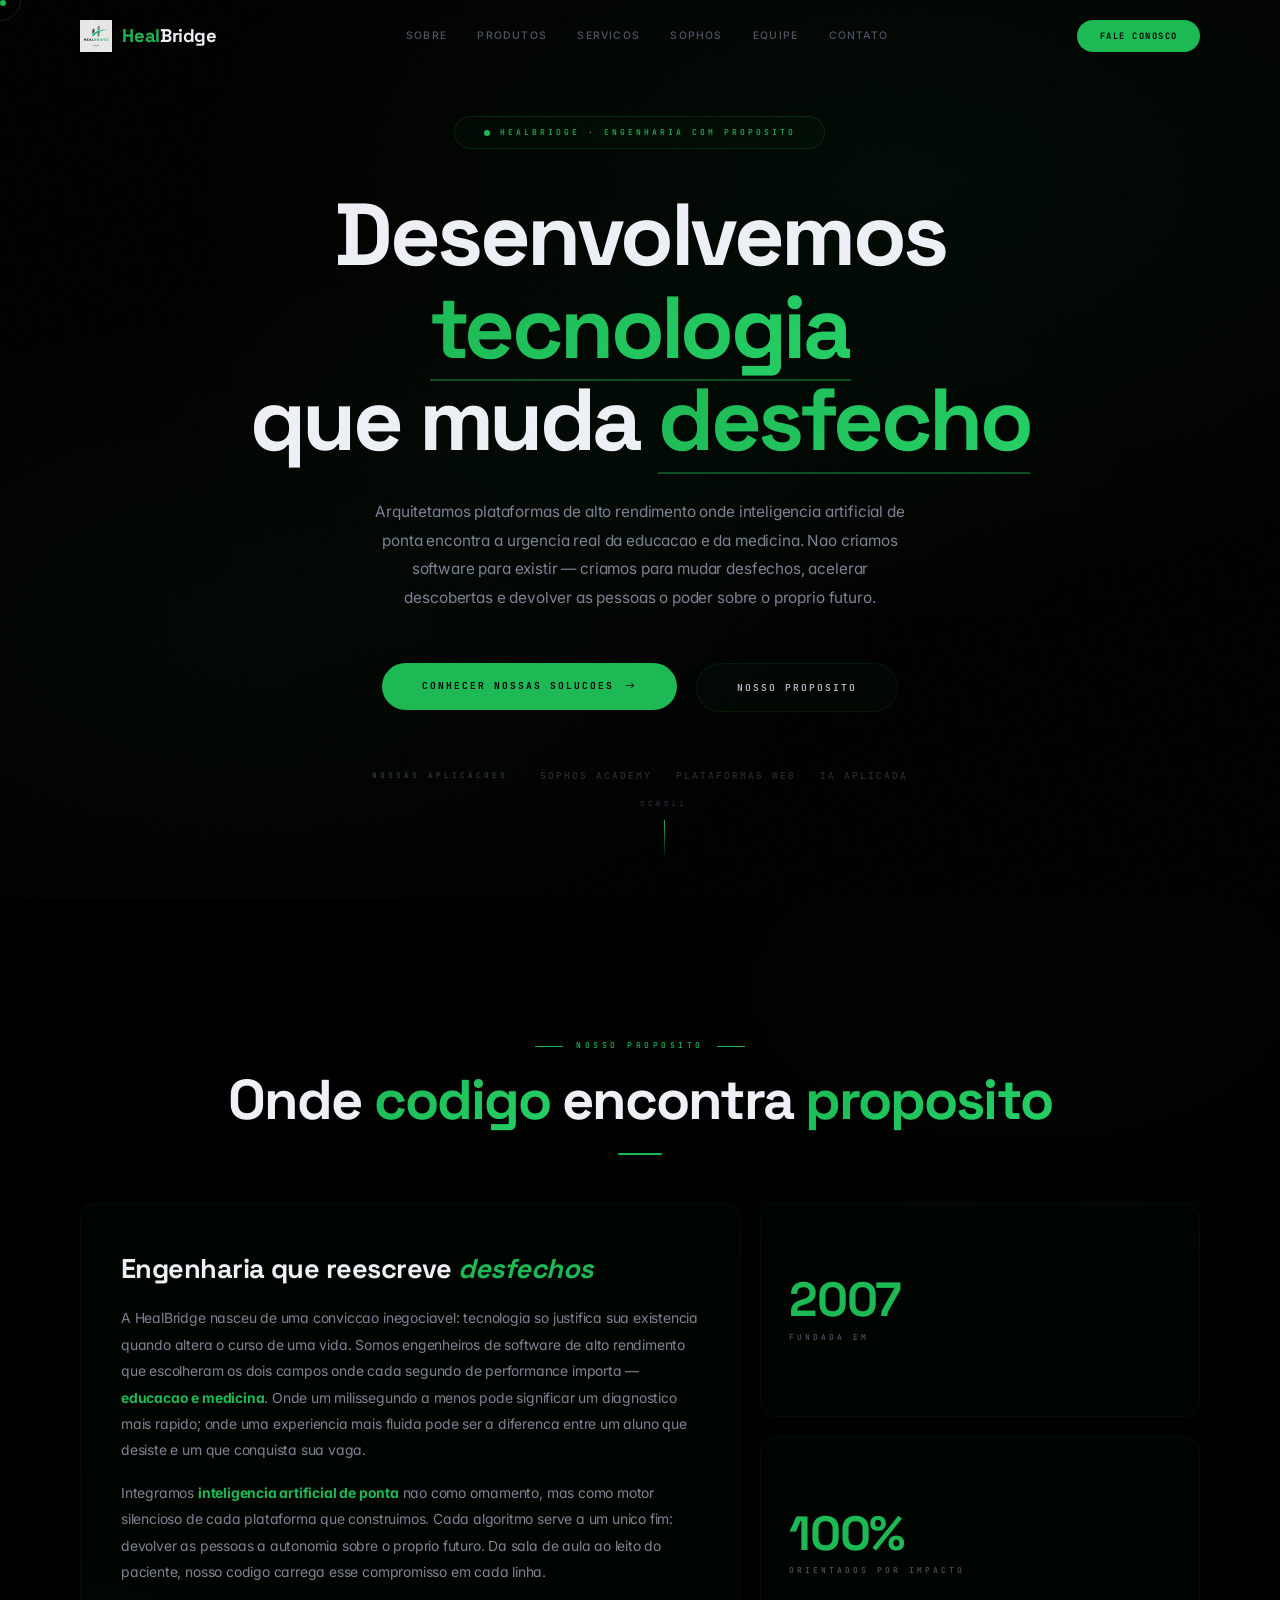
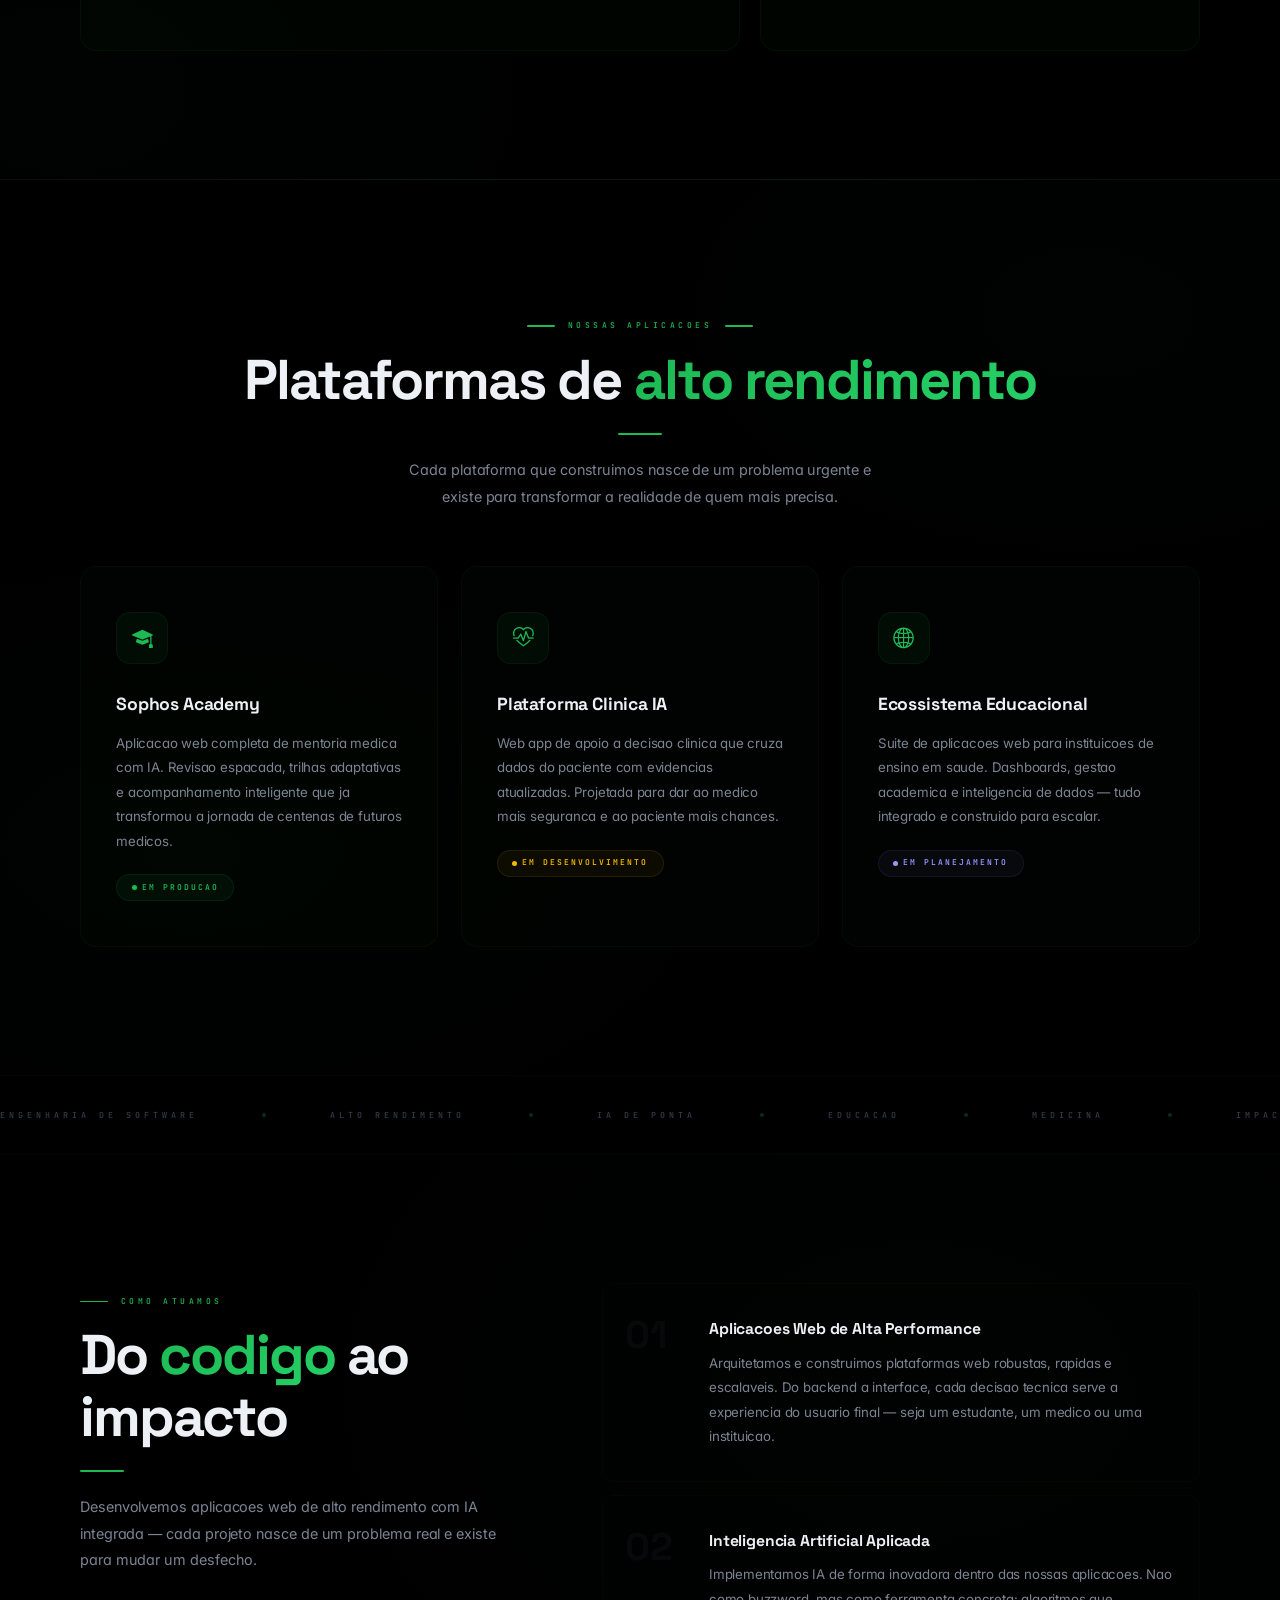
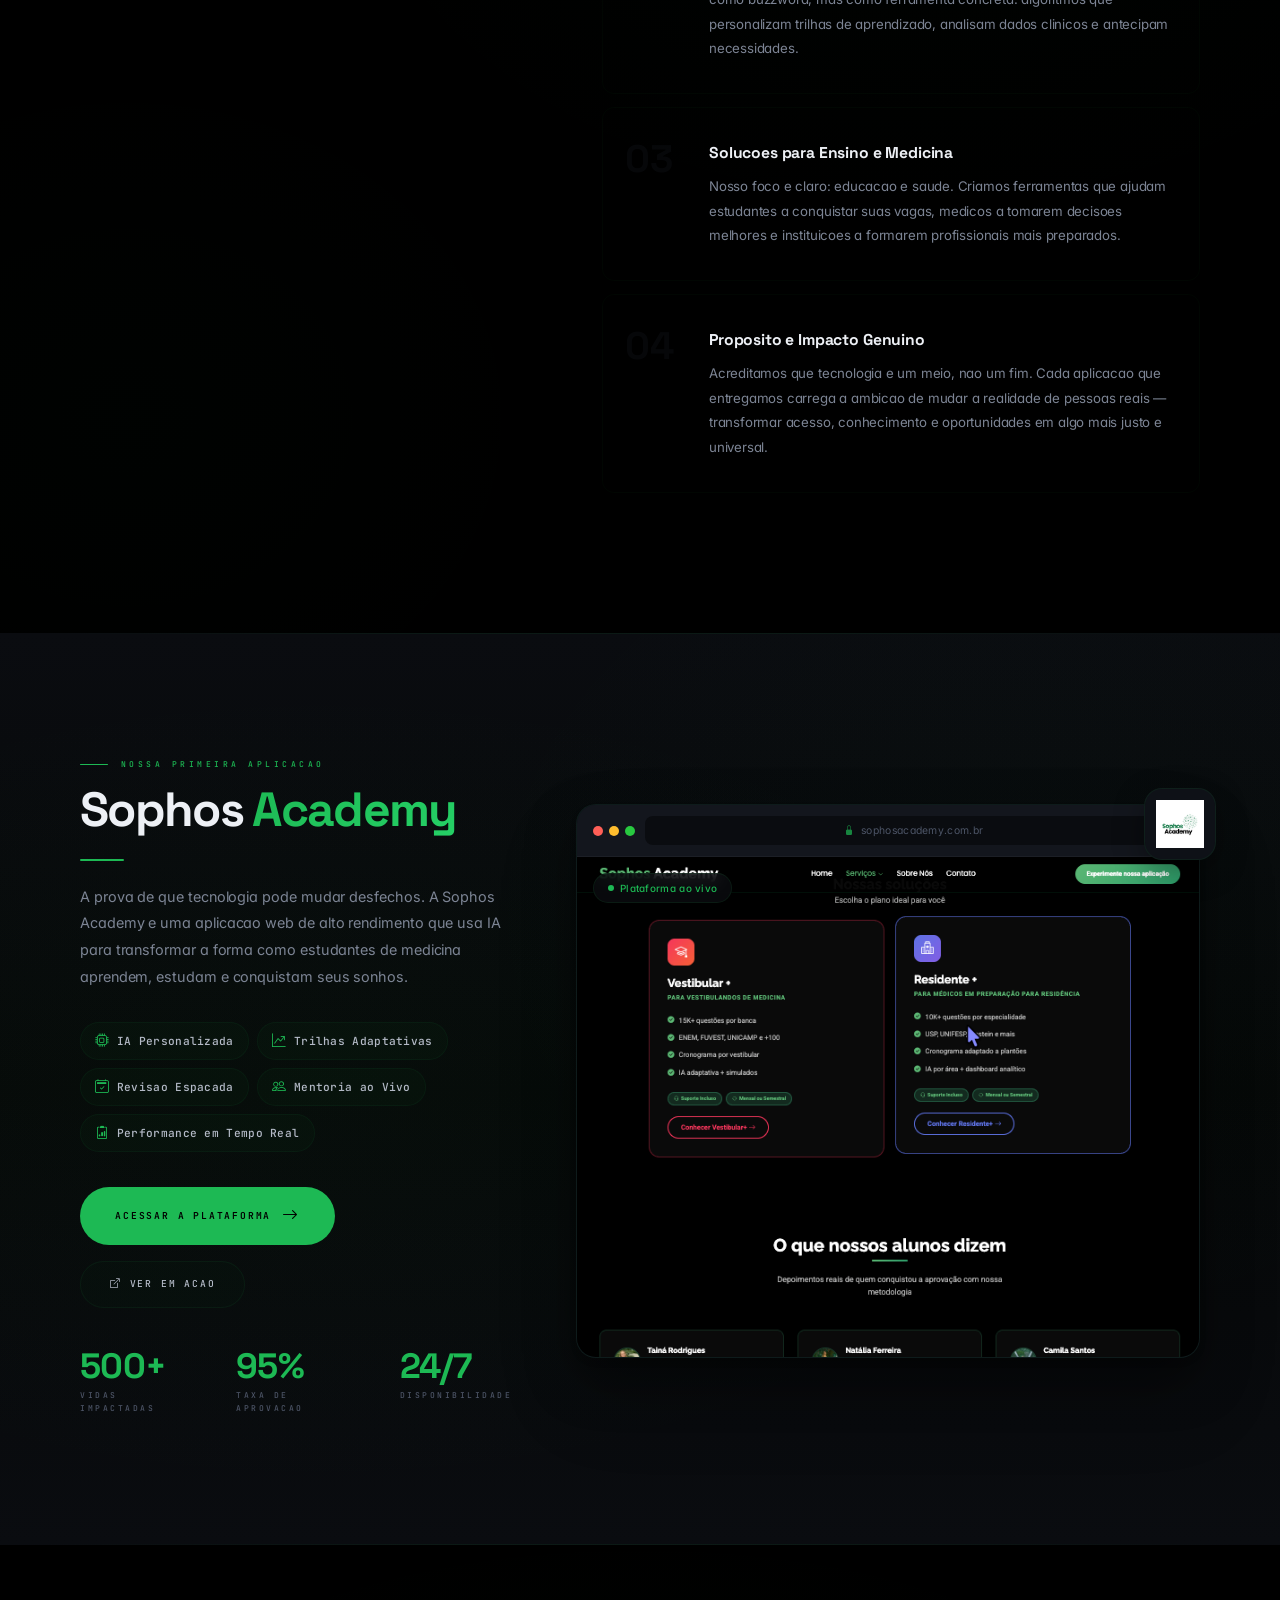
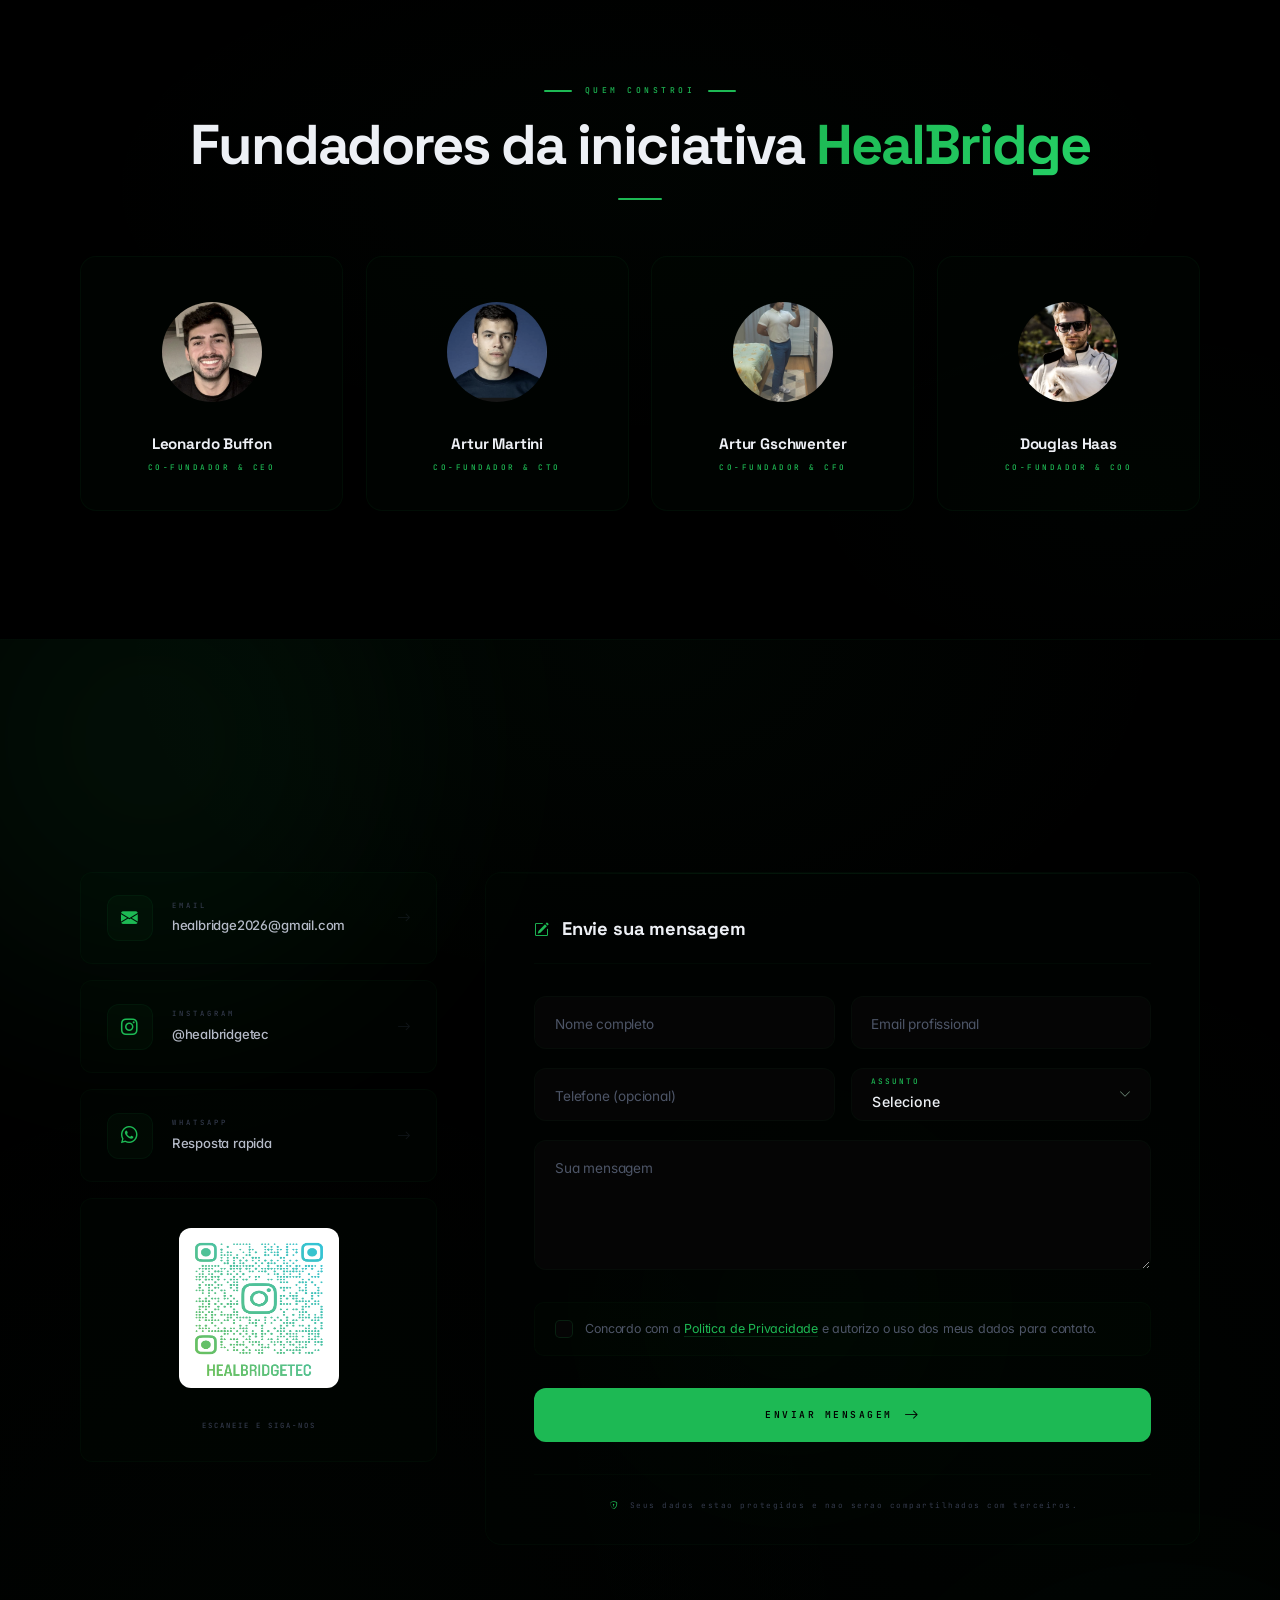
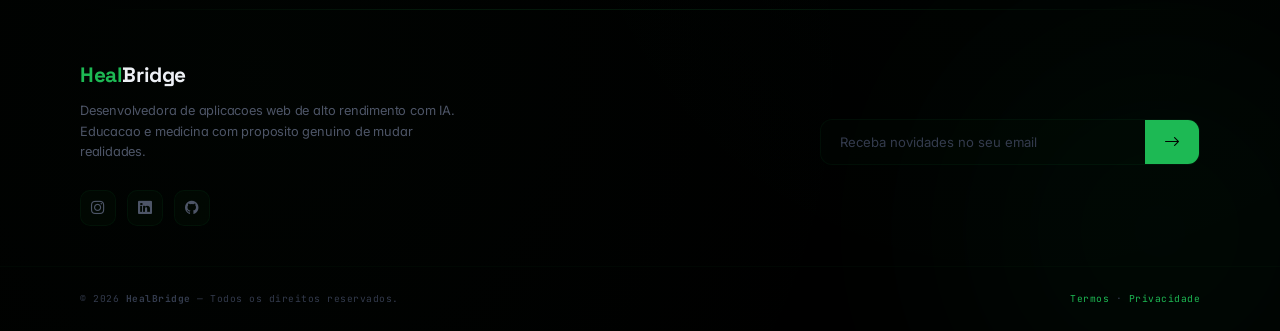
==== commit 410c3ddc: "healbrigde_pack_de_melhorias" ====
--- a/index.html
+++ b/index.html
@@ -3,11 +3,11 @@
 <head>
   <meta charset="utf-8">
   <meta name="viewport" content="width=device-width, initial-scale=1.0">
-  <title>HealBridge — Aplicacoes Web de Alto Rendimento com IA para Ensino e Medicina</title>
-  <meta name="description" content="HealBridge — Desenvolvedora de aplicacoes web de alto rendimento com inteligencia artificial inovadora para educacao e medicina. Criadora da Sophos Academy.">
+  <title>HealBridge — Engenharia de Software de Alto Rendimento com IA para Educacao e Medicina</title>
+  <meta name="description" content="HealBridge — Engenharia de software de alto rendimento com inteligencia artificial de ponta. Construimos plataformas que transformam a educacao e a medicina, devolvendo as pessoas o poder sobre o proprio futuro.">
   <meta name="author" content="HealBridge">
-  <meta property="og:title" content="HealBridge — Tecnologia que muda o desfecho das pessoas">
-  <meta property="og:description" content="Desenvolvemos aplicacoes web de alto rendimento com IA inovadora nas areas de ensino e medicina. Proposito genuino de transformar realidades.">
+  <meta property="og:title" content="HealBridge — Onde codigo encontra proposito">
+  <meta property="og:description" content="Engenharia de software de alto rendimento com IA de ponta. Cada plataforma que construimos existe para mudar o desfecho de uma historia real — na educacao e na medicina.">
   <meta property="og:type" content="website">
   <link href="assets/img/favicon.png" rel="icon">
 
@@ -205,8 +205,8 @@
 .brand img{width:32px;height:32px;object-fit:contain;flex-shrink:0;mix-blend-mode:screen}
 .brand-name{
   font-family:var(--display);
-  font-size:.8rem;font-weight:700;
-  letter-spacing:2px;text-transform:uppercase;color:var(--t0);
+  font-size:1.15rem;font-weight:700;
+  letter-spacing:-.02em;color:var(--t0);
 }
 .brand-name .g{color:var(--green)}
 
@@ -1043,7 +1043,44 @@
    =========================================================== */
 .footer-unified{
   position:relative;overflow:hidden;
-  background:#000;
+  background:
+    radial-gradient(ellipse 60% 40% at 50% 0%,rgba(29,185,84,.03),transparent 70%),
+    radial-gradient(ellipse 50% 50% at 20% 80%,rgba(29,185,84,.02),transparent),
+    radial-gradient(ellipse 40% 40% at 80% 60%,rgba(0,204,106,.015),transparent),
+    #000;
+  border-top:1px solid rgba(29,185,84,.06);
+}
+
+/* Zona 0: Footer hero / transition */
+.footer-hero{
+  position:relative;z-index:1;
+  padding:5rem 0 3rem;text-align:center;
+}
+.footer-hero .container{max-width:720px;margin:0 auto;padding:0 2.5rem}
+.footer-hero-line{
+  width:60px;height:1.5px;margin:0 auto 2rem;
+  background:linear-gradient(90deg,transparent,var(--green),transparent);
+  border-radius:1px;
+}
+.footer-hero-lead{
+  font-size:1.05rem;color:var(--t2);line-height:1.85;
+  letter-spacing:-.01em;margin-bottom:1.5rem;
+}
+.footer-hero-title{
+  font-family:var(--display);font-size:clamp(1.8rem,4vw,2.8rem);
+  font-weight:700;color:var(--t0);letter-spacing:-.035em;line-height:1.15;
+  margin-bottom:2rem;
+}
+.footer-hero-title em{
+  font-style:normal;
+  background:linear-gradient(135deg,var(--green),var(--green-hi));
+  -webkit-background-clip:text;-webkit-text-fill-color:transparent;
+  background-clip:text;
+}
+
+/* Section header inside footer */
+.footer-section-header{
+  text-align:center;margin-bottom:3rem;
 }
 
 /* Background orbs */
@@ -1076,7 +1113,7 @@
 /* Zona 1: Contact */
 .footer-contact{
   position:relative;z-index:1;
-  padding:6rem 0 4rem;
+  padding:0 0 4rem;
 }
 .footer-contact .container{
   max-width:1200px;margin:0 auto;padding:0 2.5rem;
@@ -1594,7 +1631,7 @@
   <div class="nav-wrap">
     <a href="#" class="brand">
       <img src="assets/img/portfolio/LOGO HEALBRIGE PRIME.jpg" alt="HealBridge">
-      <div class="brand-name">HEAL<span class="g">BRIDGE</span></div>
+      <div class="brand-name"><span class="g">Heal</span>Bridge</div>
     </a>
     <div class="nav-links" id="nLinks">
       <a href="#about">Sobre</a>
@@ -1624,13 +1661,12 @@
   </div>
 
   <div class="hero-body">
-    <div class="hero-badge"><span class="pulse-dot"></span> Iniciativa HealBrigde   &middot; Acreditando e Apostando em pessoas </div>
+    <div class="hero-badge"><span class="pulse-dot"></span> HealBridge &middot; Engenharia com Proposito</div>
     <h1 class="hero-h">
       <span class="ln">Desenvolvemos <span class="hl">tecnologia</span></span>
-      <span class="ln">que muda o <span class="hl">desfecho</span></span>
-      <span class="ln">das pessoas</span>
+      <span class="ln">que muda <span class="hl">desfecho</span></span>
     </h1>
-    <p class="hero-p">Somos uma desenvolvedora de aplicacoes web de alto rendimento nas areas de ensino e medicina. Usamos inteligencia artificial inovadora com um proposito: transformar realidades e devolver as pessoas o poder sobre o proprio futuro.</p>
+    <p class="hero-p">Arquitetamos plataformas de alto rendimento onde inteligencia artificial de ponta encontra a urgencia real da educacao e da medicina. Nao criamos software para existir — criamos para mudar desfechos, acelerar descobertas e devolver as pessoas o poder sobre o proprio futuro.</p>
     <div class="hero-btns">
       <div class="mag"><a href="#products" class="btn btn-fill"><span class="shine"></span>Conhecer Nossas Solucoes <i class="bi bi-arrow-right"></i></a></div>
       <div class="mag"><a href="#about" class="btn btn-ghost">Nosso Proposito</a></div>
@@ -1658,14 +1694,14 @@
   <div class="wrap">
     <div class="rv" style="text-align:center;margin-bottom:1rem">
       <div class="tag" style="justify-content:center"><span class="bar"></span> Nosso Proposito <span class="bar"></span></div>
-      <h2 class="hdg">Tecnologia com <em>alma</em> e <em>proposito</em></h2>
+      <h2 class="hdg">Onde <em>codigo</em> encontra <em>proposito</em></h2>
       <div class="line c"></div>
     </div>
     <div class="bento">
       <div class="bento-main rv d1">
-        <h3>Aplicacoes que mudam <em>realidades</em></h3>
-        <p>A HealBridge e uma desenvolvedora de aplicacoes web de alto rendimento focada nas areas de ensino e medicina. Nascemos da convicao de que a tecnologia so faz sentido quando melhora a vida de alguem — quando transforma um diagnostico, abre uma porta para o conhecimento ou devolve esperanca a quem precisa.</p>
-        <p>Implementamos <strong>inteligencia artificial inovadora</strong> em cada solucao que criamos. Nao como diferencial de mercado, mas como instrumento de um plano maior: mudar o desfecho de historias reais. Da educacao medica a plataformas clinicas, cada linha de codigo carrega esse proposito.</p>
+        <h3>Engenharia que reescreve <em>desfechos</em></h3>
+        <p>A HealBridge nasceu de uma conviccao inegociavel: tecnologia so justifica sua existencia quando altera o curso de uma vida. Somos engenheiros de software de alto rendimento que escolheram os dois campos onde cada segundo de performance importa — <strong>educacao e medicina</strong>. Onde um milissegundo a menos pode significar um diagnostico mais rapido; onde uma experiencia mais fluida pode ser a diferenca entre um aluno que desiste e um que conquista sua vaga.</p>
+        <p>Integramos <strong>inteligencia artificial de ponta</strong> nao como ornamento, mas como motor silencioso de cada plataforma que construimos. Cada algoritmo serve a um unico fim: devolver as pessoas a autonomia sobre o proprio futuro. Da sala de aula ao leito do paciente, nosso codigo carrega esse compromisso em cada linha.</p>
       </div>
       <div class="bento-cell rv d2">
         <div class="bento-num" data-count="2024">0</div>
@@ -1673,7 +1709,7 @@
       </div>
       <div class="bento-cell rv d3">
         <div class="bento-num">100%</div>
-        <div class="bento-lbl">Proposito genuino</div>
+        <div class="bento-lbl">Orientados por impacto</div>
       </div>
     </div>
   </div>
@@ -1688,9 +1724,9 @@
   <div class="wrap">
     <div style="text-align:center" class="rv">
       <div class="tag" style="justify-content:center"><span class="bar"></span> Nossas Aplicacoes <span class="bar"></span></div>
-      <h2 class="hdg">Aplicacoes de <em>alto rendimento</em></h2>
+      <h2 class="hdg">Plataformas de <em>alto rendimento</em></h2>
       <div class="line c"></div>
-      <p class="desc" style="margin:0 auto">Cada produto que construimos existe para resolver um problema real na vida de alguem.</p>
+      <p class="desc" style="margin:0 auto">Cada plataforma que construimos nasce de um problema urgente e existe para transformar a realidade de quem mais precisa.</p>
     </div>
     <div class="p-grid">
       <div class="pc tilt glow-border rv d1">
@@ -1718,12 +1754,12 @@
 <!-- ============ MARQUEE ============ -->
 <div class="marquee">
   <div class="marquee-track">
-    <span>Web Apps</span><span>Alto Rendimento</span><span>IA Inovadora</span>
-    <span>Educacao</span><span>Medicina</span><span>Proposito</span>
-    <span>Sophos Academy</span><span>Impacto Real</span>
-    <span>Web Apps</span><span>Alto Rendimento</span><span>IA Inovadora</span>
-    <span>Educacao</span><span>Medicina</span><span>Proposito</span>
-    <span>Sophos Academy</span><span>Impacto Real</span>
+    <span>Engenharia de Software</span><span>Alto Rendimento</span><span>IA de Ponta</span>
+    <span>Educacao</span><span>Medicina</span><span>Impacto Mensuravel</span>
+    <span>Sophos Academy</span><span>Codigo com Proposito</span>
+    <span>Engenharia de Software</span><span>Alto Rendimento</span><span>IA de Ponta</span>
+    <span>Educacao</span><span>Medicina</span><span>Impacto Mensuravel</span>
+    <span>Sophos Academy</span><span>Codigo com Proposito</span>
   </div>
 </div>
 
@@ -1872,7 +1908,7 @@
   <div class="wrap">
     <div style="text-align:center" class="rv">
       <div class="tag" style="justify-content:center"><span class="bar"></span> Quem Constroi <span class="bar"></span></div>
-      <h2 class="hdg">As pessoas por tras do <em>proposito</em></h2>
+      <h2 class="hdg"> Fundadores da iniciativa <em>HealBridge</em></h2>
       <div class="line c"></div>
     </div>
     <div class="t-grid">
@@ -1900,8 +1936,6 @@
   </div>
 </section>
 
-<div class="div"></div>
-
 <!-- ============================================================
      FOOTER UNIFICADO PREMIUM
 ============================================================ -->
@@ -1917,6 +1951,12 @@
   <!-- Zona 1: Contato -->
   <div id="contact" class="footer-contact">
     <div class="container">
+      <!-- Section header centralizado -->
+      <div class="footer-section-header rv" style="padding-top:5rem">
+        <div class="tag" style="justify-content:center"><span class="bar"></span> Fale Conosco <span class="bar"></span></div>
+        <h3 class="hdg" style="text-align:center;font-size:clamp(1.6rem,3.5vw,2.2rem)">Entre em <em>contato</em></h3>
+        <div class="line c"></div>
+      </div>
       <div class="row">
 
         <!-- Coluna Esquerda — Info de Contato -->
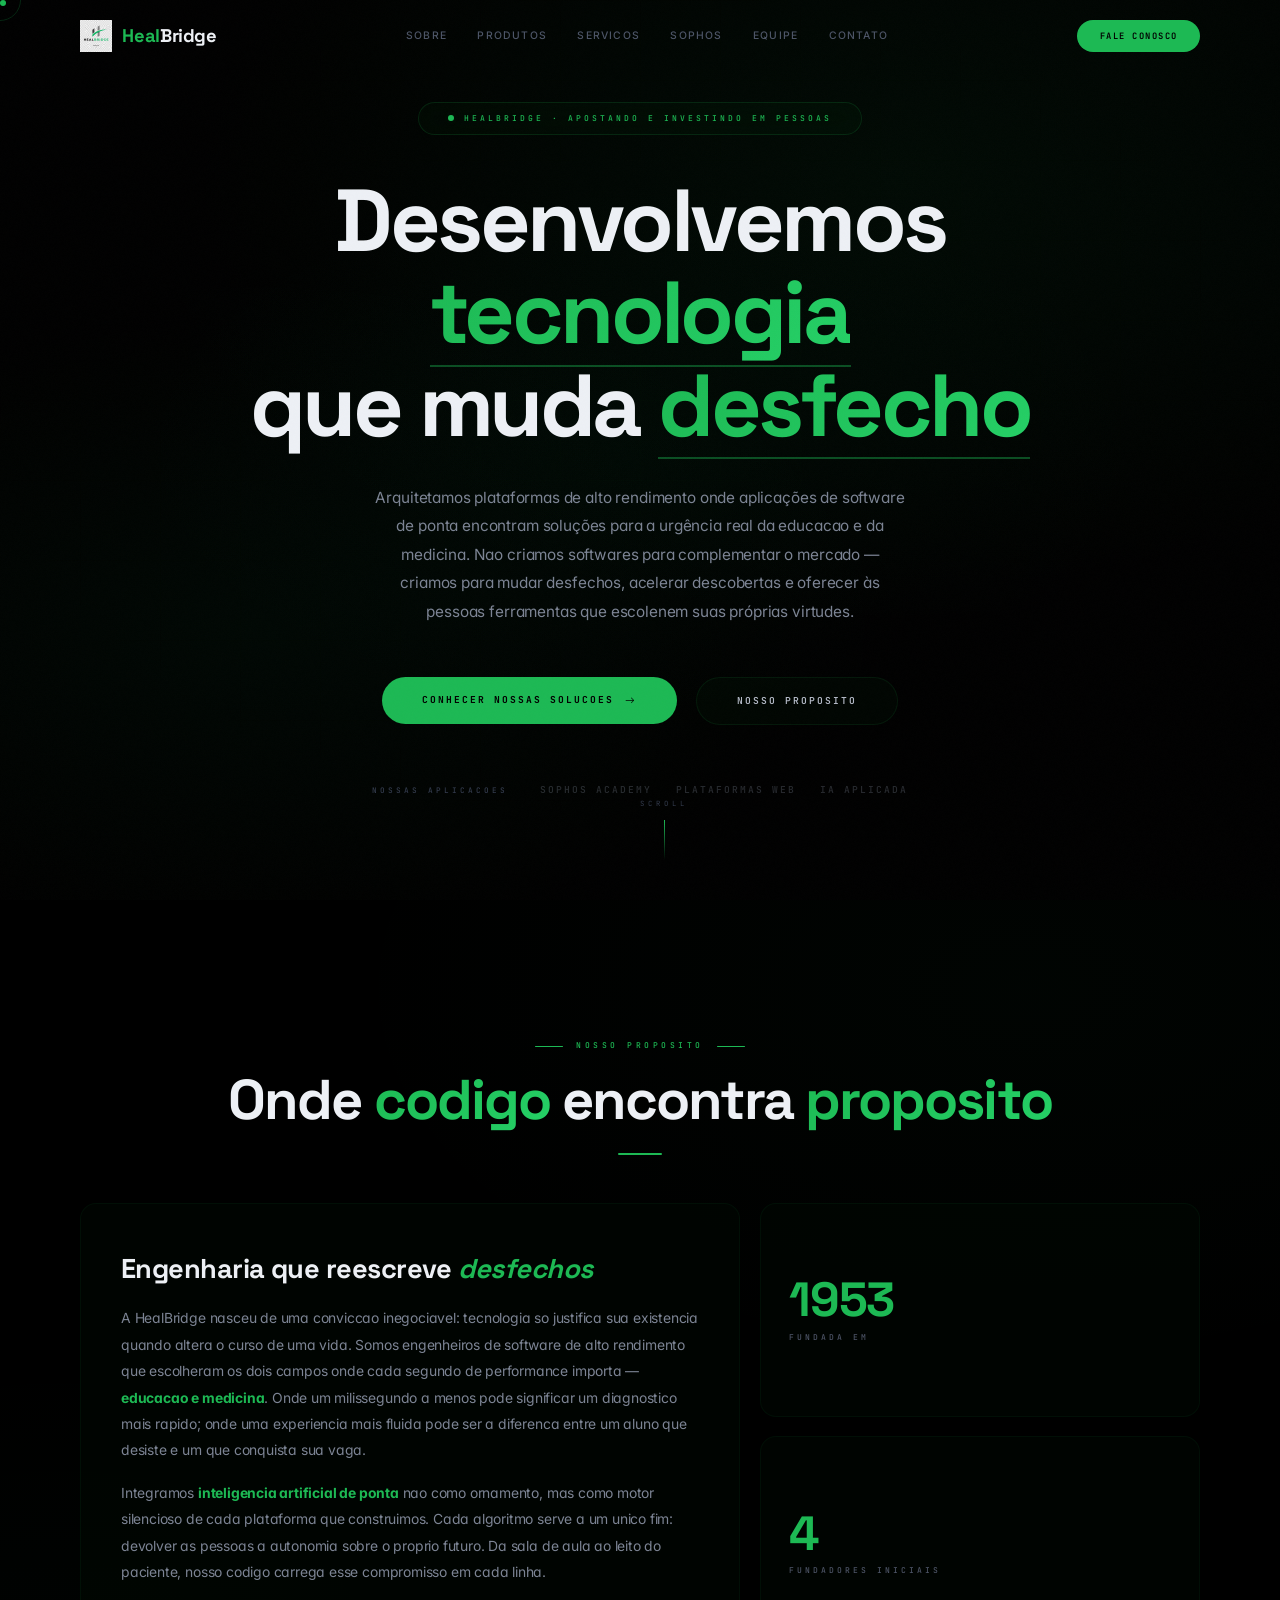
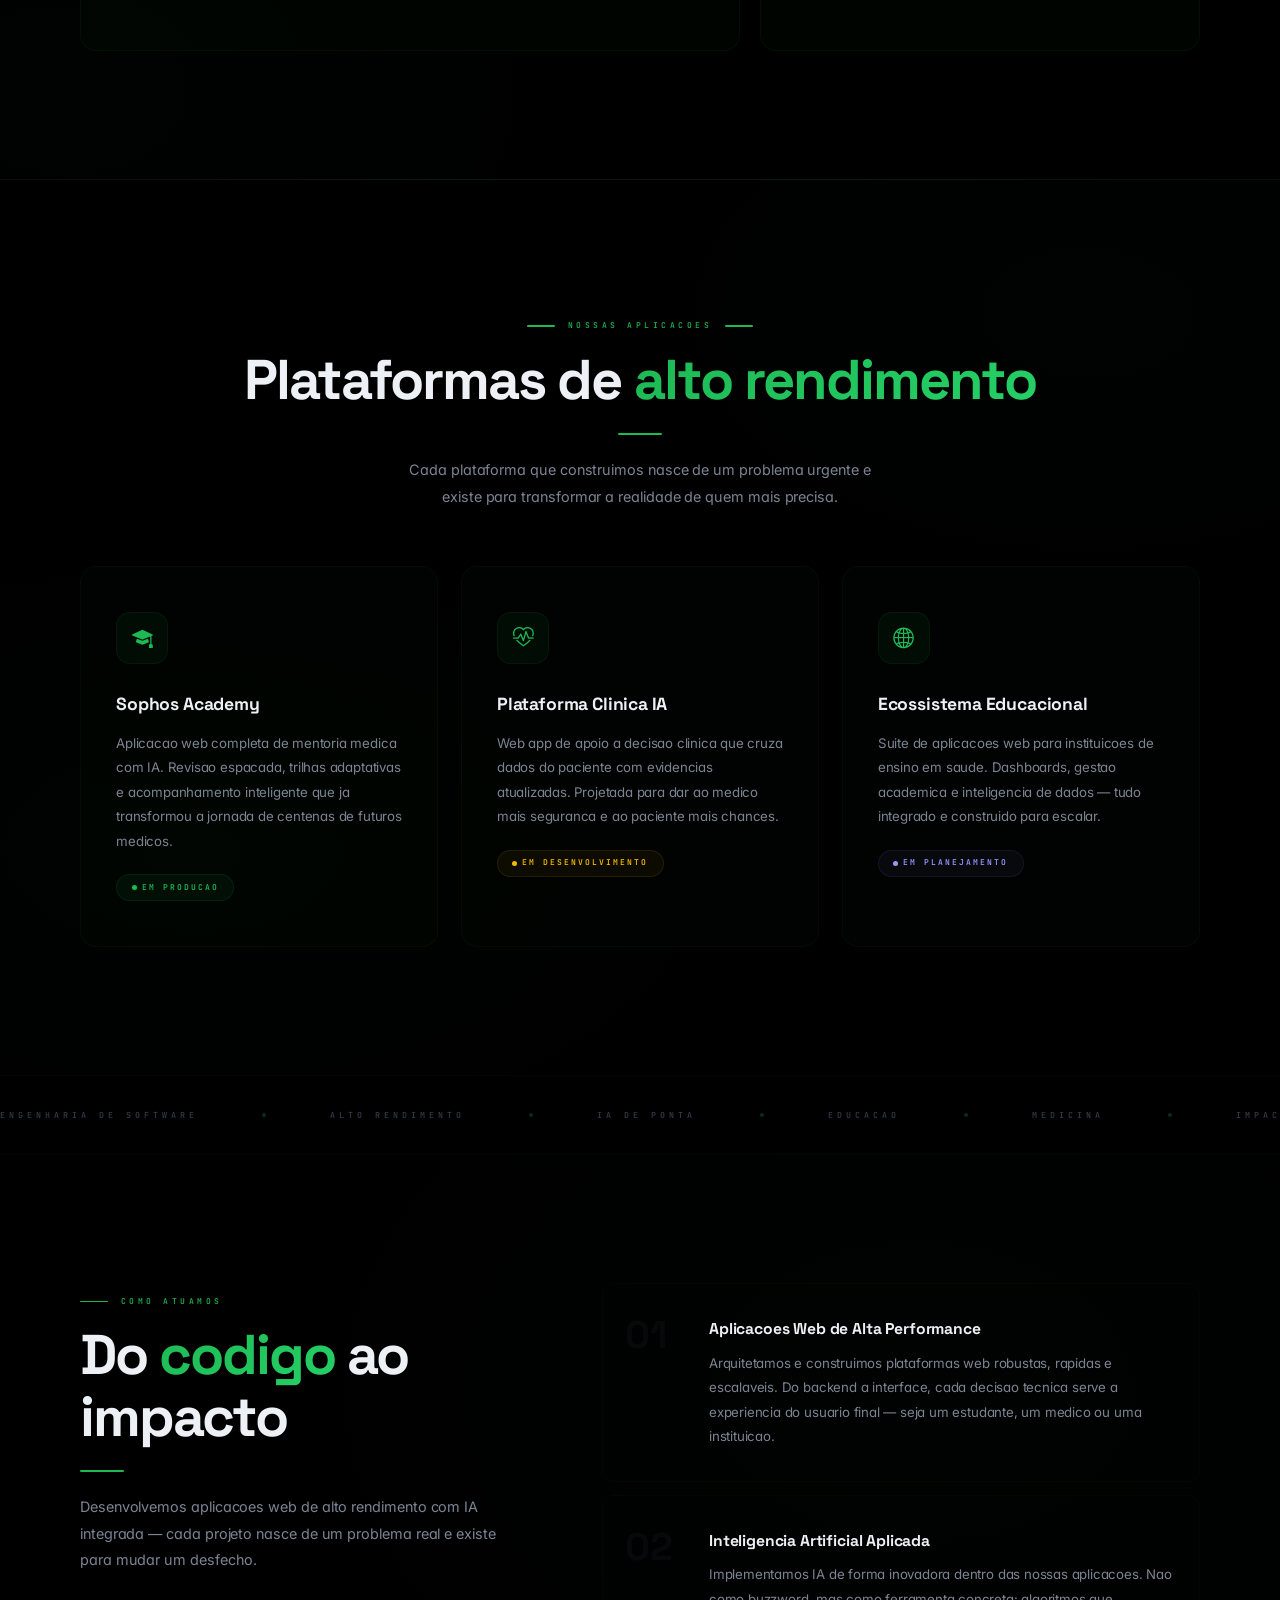
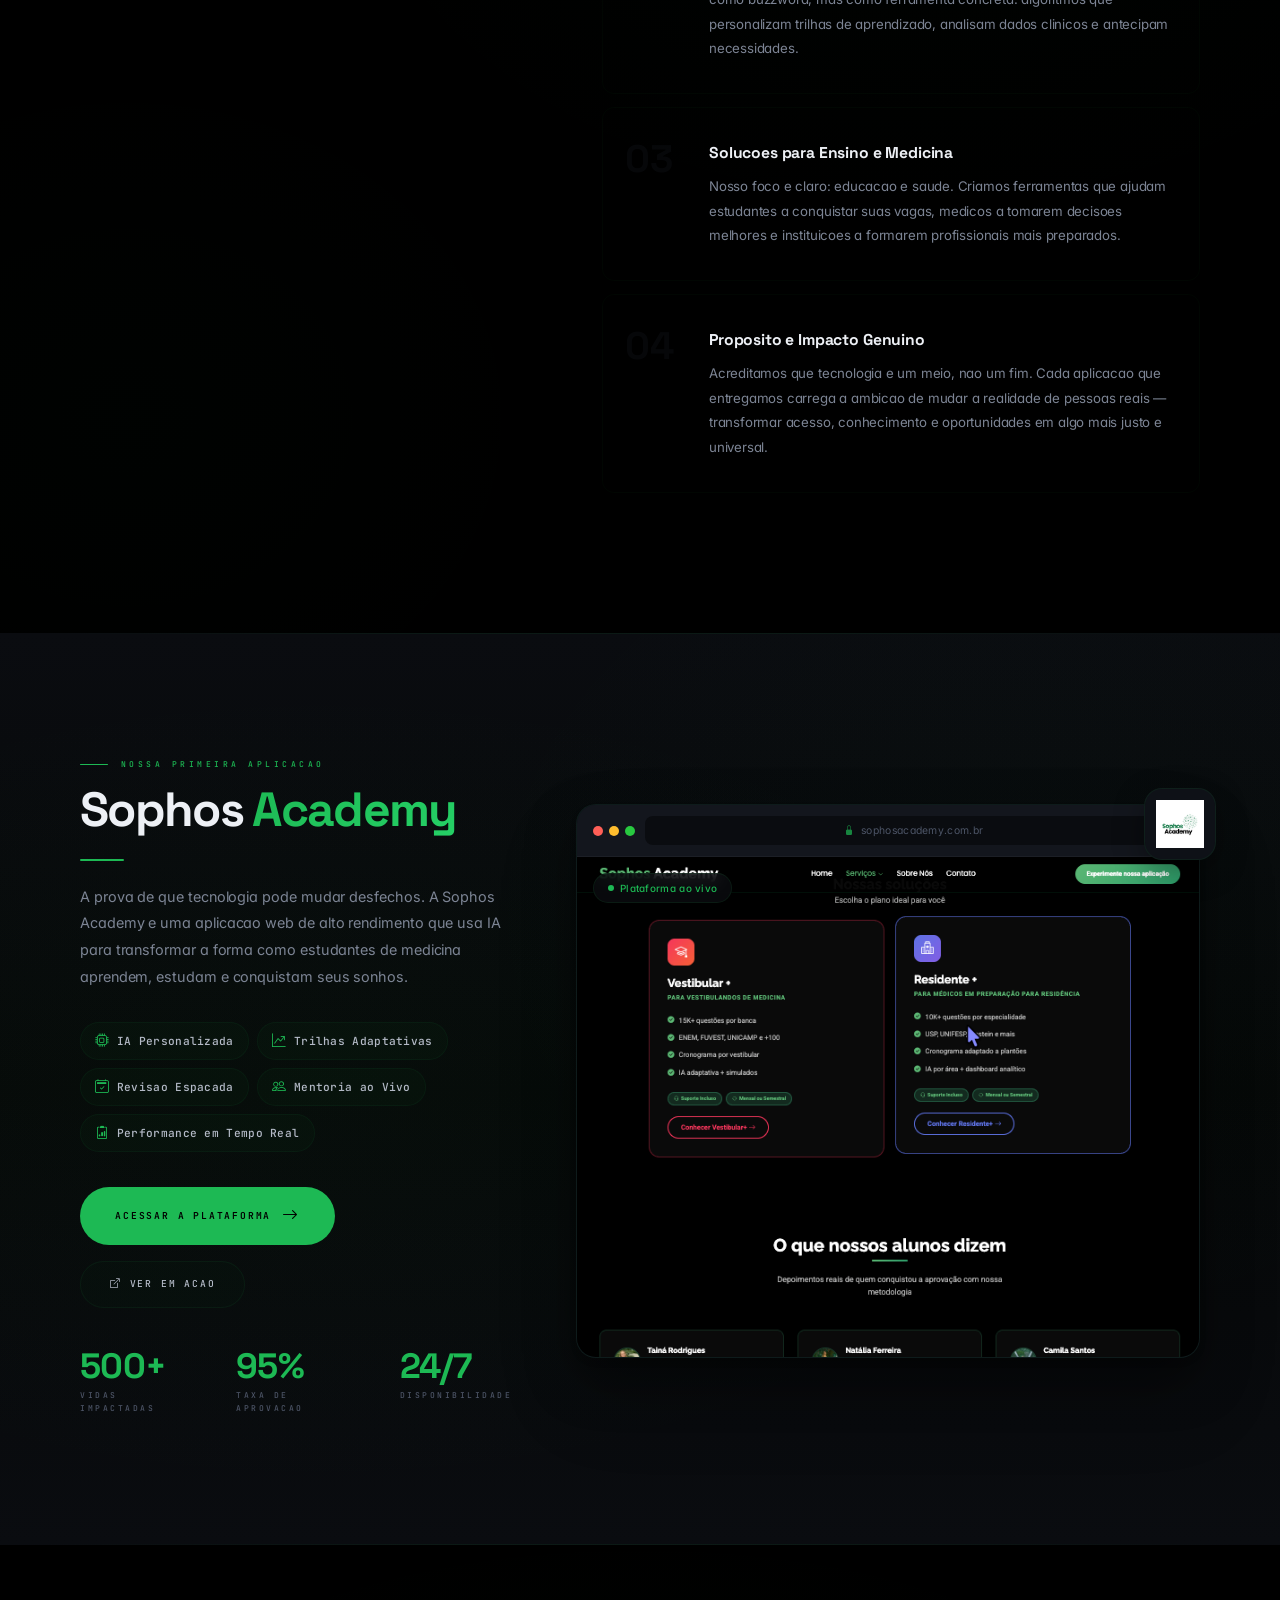
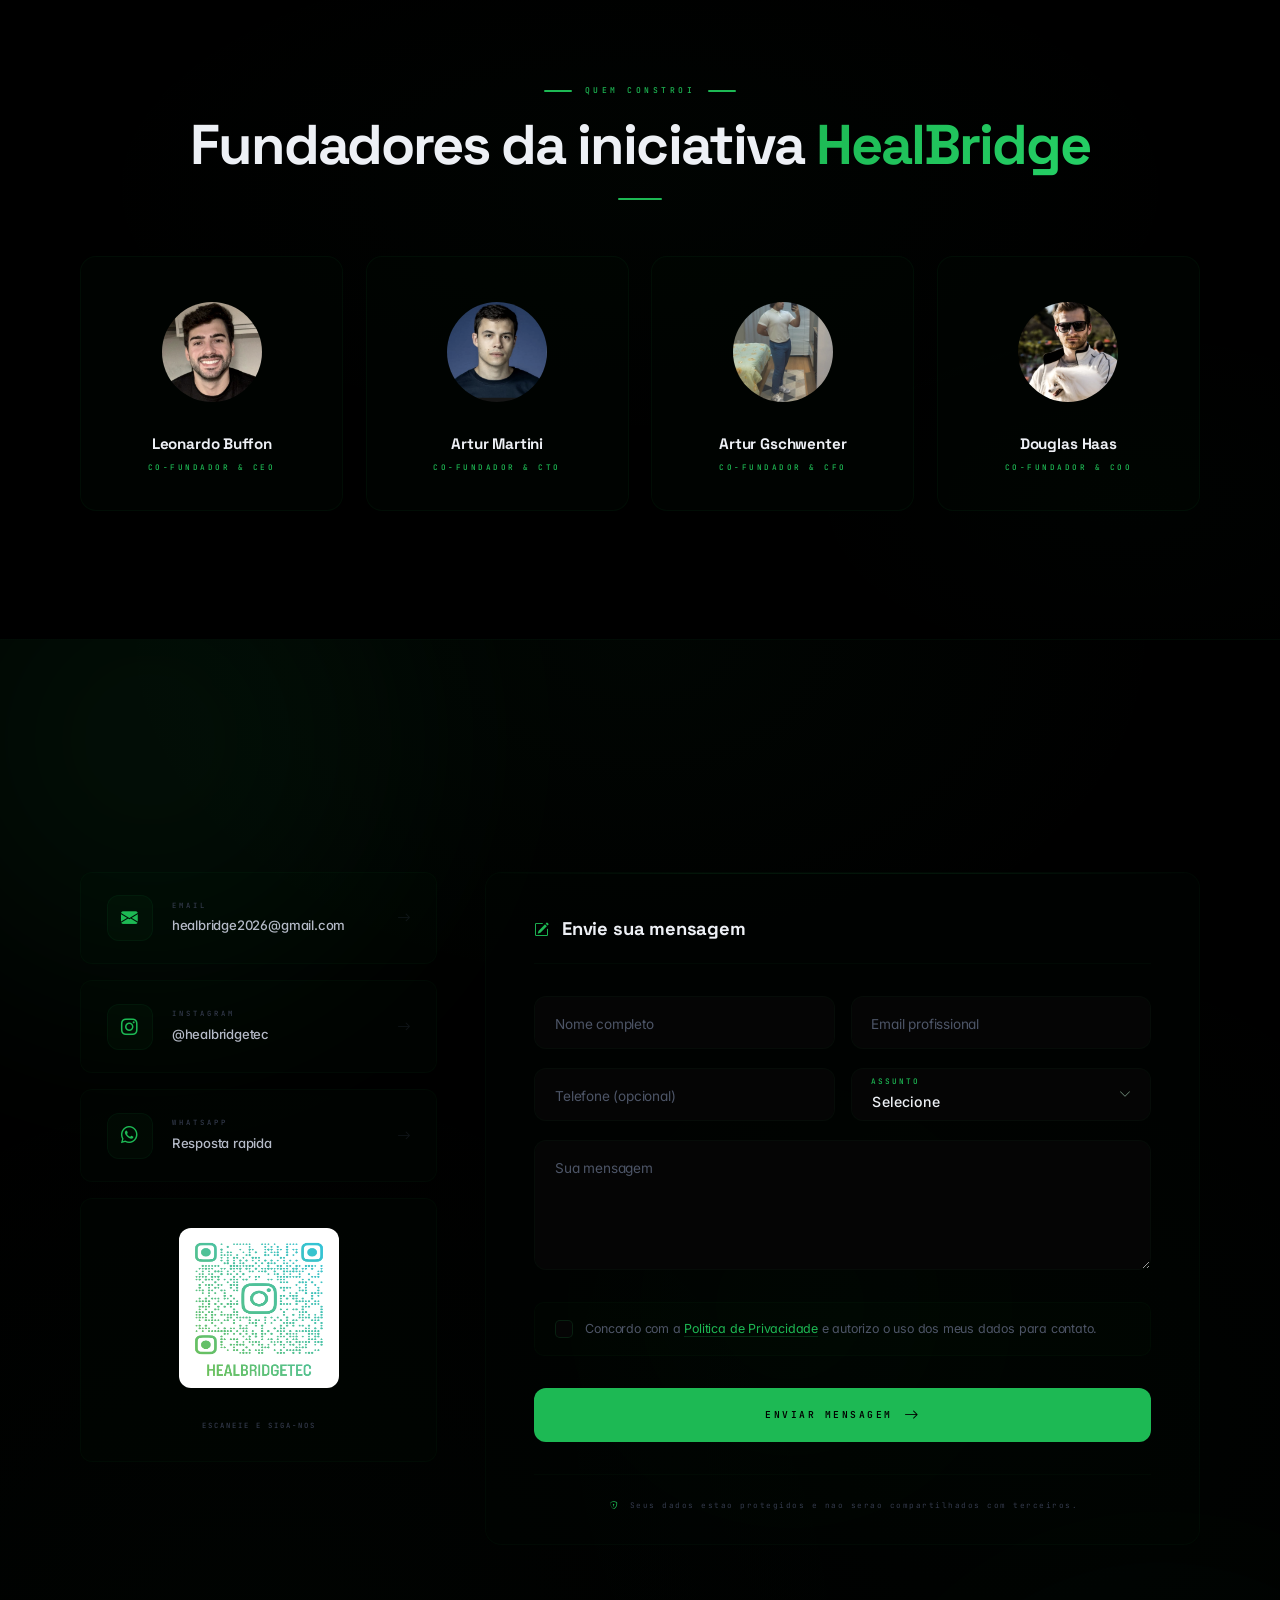
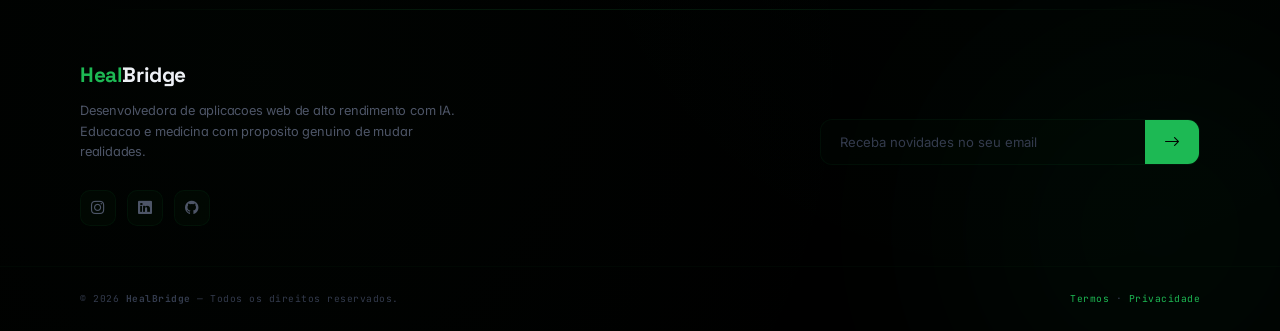
==== commit bcb012f8: "melhorias de texto" ====
--- a/index.html
+++ b/index.html
@@ -1661,12 +1661,12 @@
   </div>
 
   <div class="hero-body">
-    <div class="hero-badge"><span class="pulse-dot"></span> HealBridge &middot; Engenharia com Proposito</div>
+    <div class="hero-badge"><span class="pulse-dot"></span> HealBridge &middot; Apostando e investindo em pessoas</div>
     <h1 class="hero-h">
       <span class="ln">Desenvolvemos <span class="hl">tecnologia</span></span>
       <span class="ln">que muda <span class="hl">desfecho</span></span>
     </h1>
-    <p class="hero-p">Arquitetamos plataformas de alto rendimento onde inteligencia artificial de ponta encontra a urgencia real da educacao e da medicina. Nao criamos software para existir — criamos para mudar desfechos, acelerar descobertas e devolver as pessoas o poder sobre o proprio futuro.</p>
+    <p class="hero-p">Arquitetamos plataformas de alto rendimento onde aplicações de software de ponta encontram soluções para a urgência real da educacao e da medicina. Nao criamos softwares para complementar o mercado — criamos para mudar desfechos, acelerar descobertas e oferecer às pessoas ferramentas que escolenem suas próprias virtudes.</p>
     <div class="hero-btns">
       <div class="mag"><a href="#products" class="btn btn-fill"><span class="shine"></span>Conhecer Nossas Solucoes <i class="bi bi-arrow-right"></i></a></div>
       <div class="mag"><a href="#about" class="btn btn-ghost">Nosso Proposito</a></div>
@@ -1708,8 +1708,8 @@
         <div class="bento-lbl">Fundada em</div>
       </div>
       <div class="bento-cell rv d3">
-        <div class="bento-num">100%</div>
-        <div class="bento-lbl">Orientados por impacto</div>
+        <div class="bento-num">4</div>
+        <div class="bento-lbl">Fundadores iniciais</div>
       </div>
     </div>
   </div>
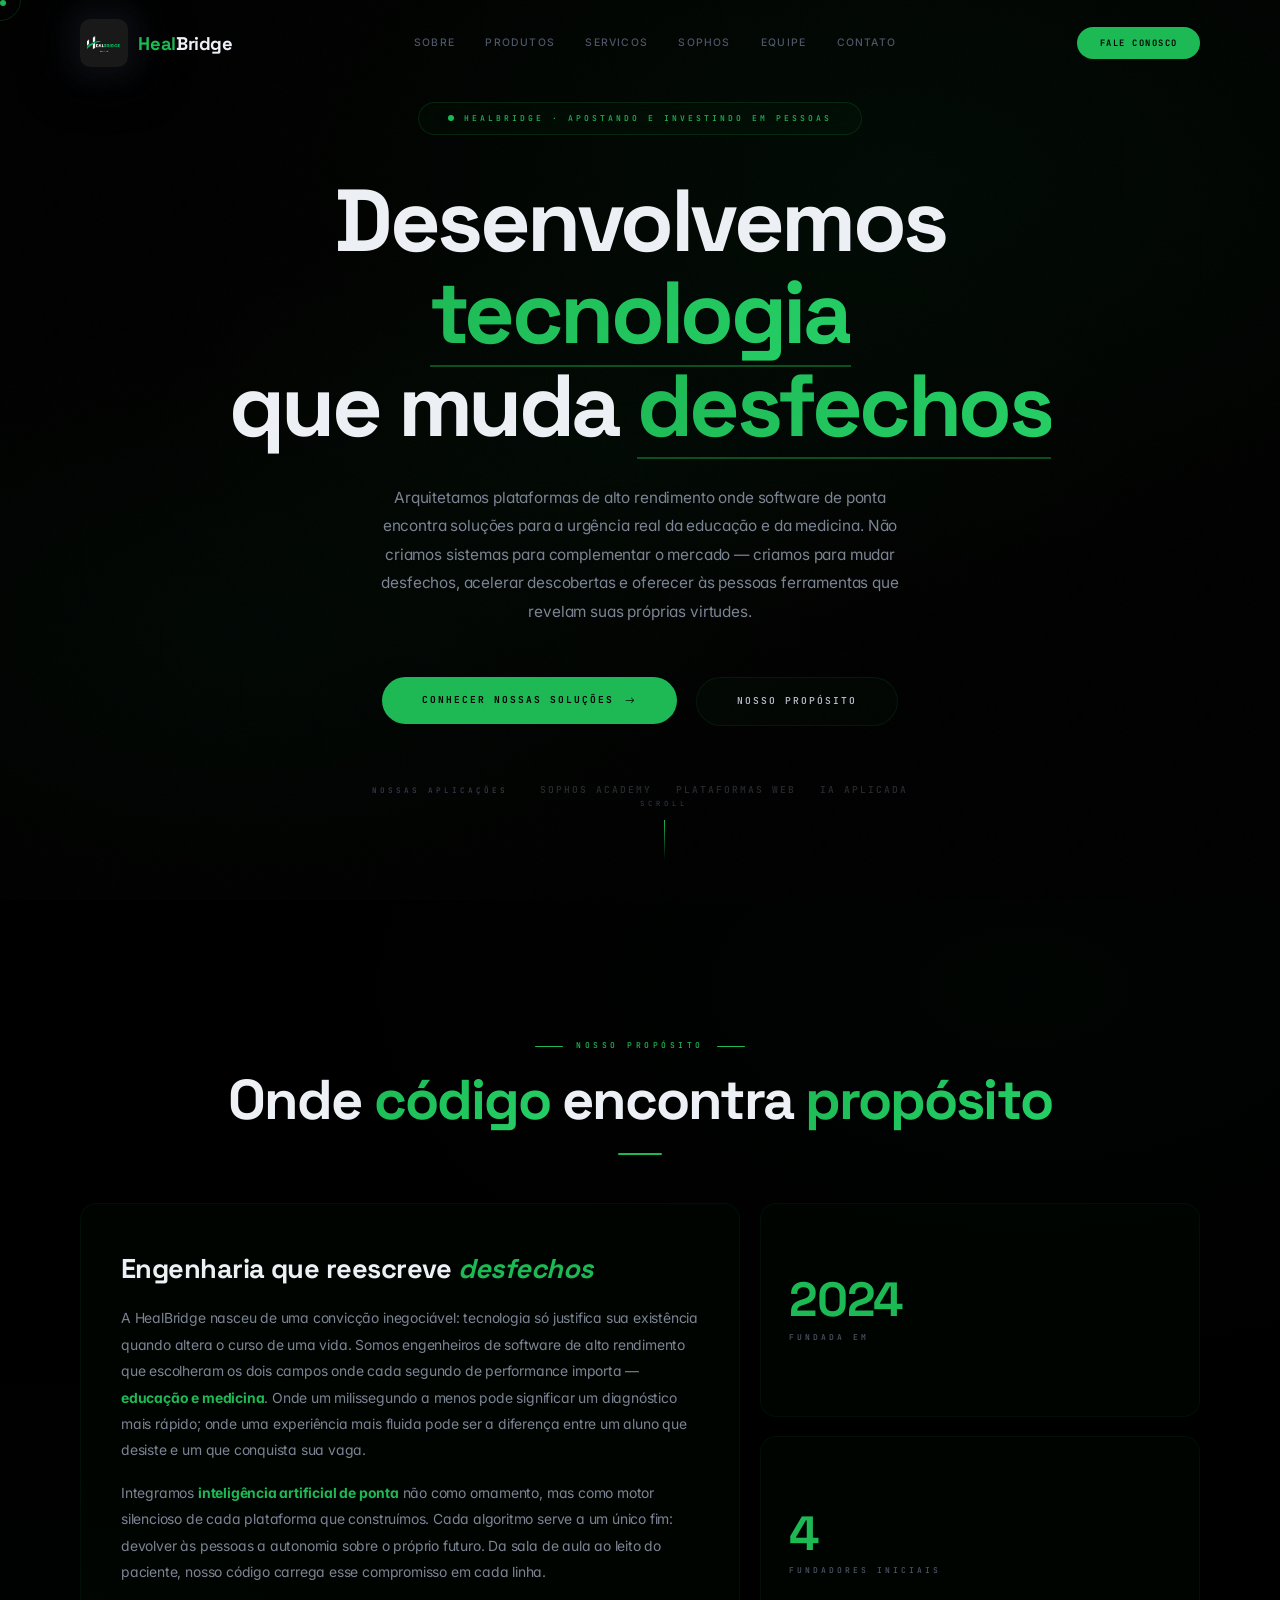
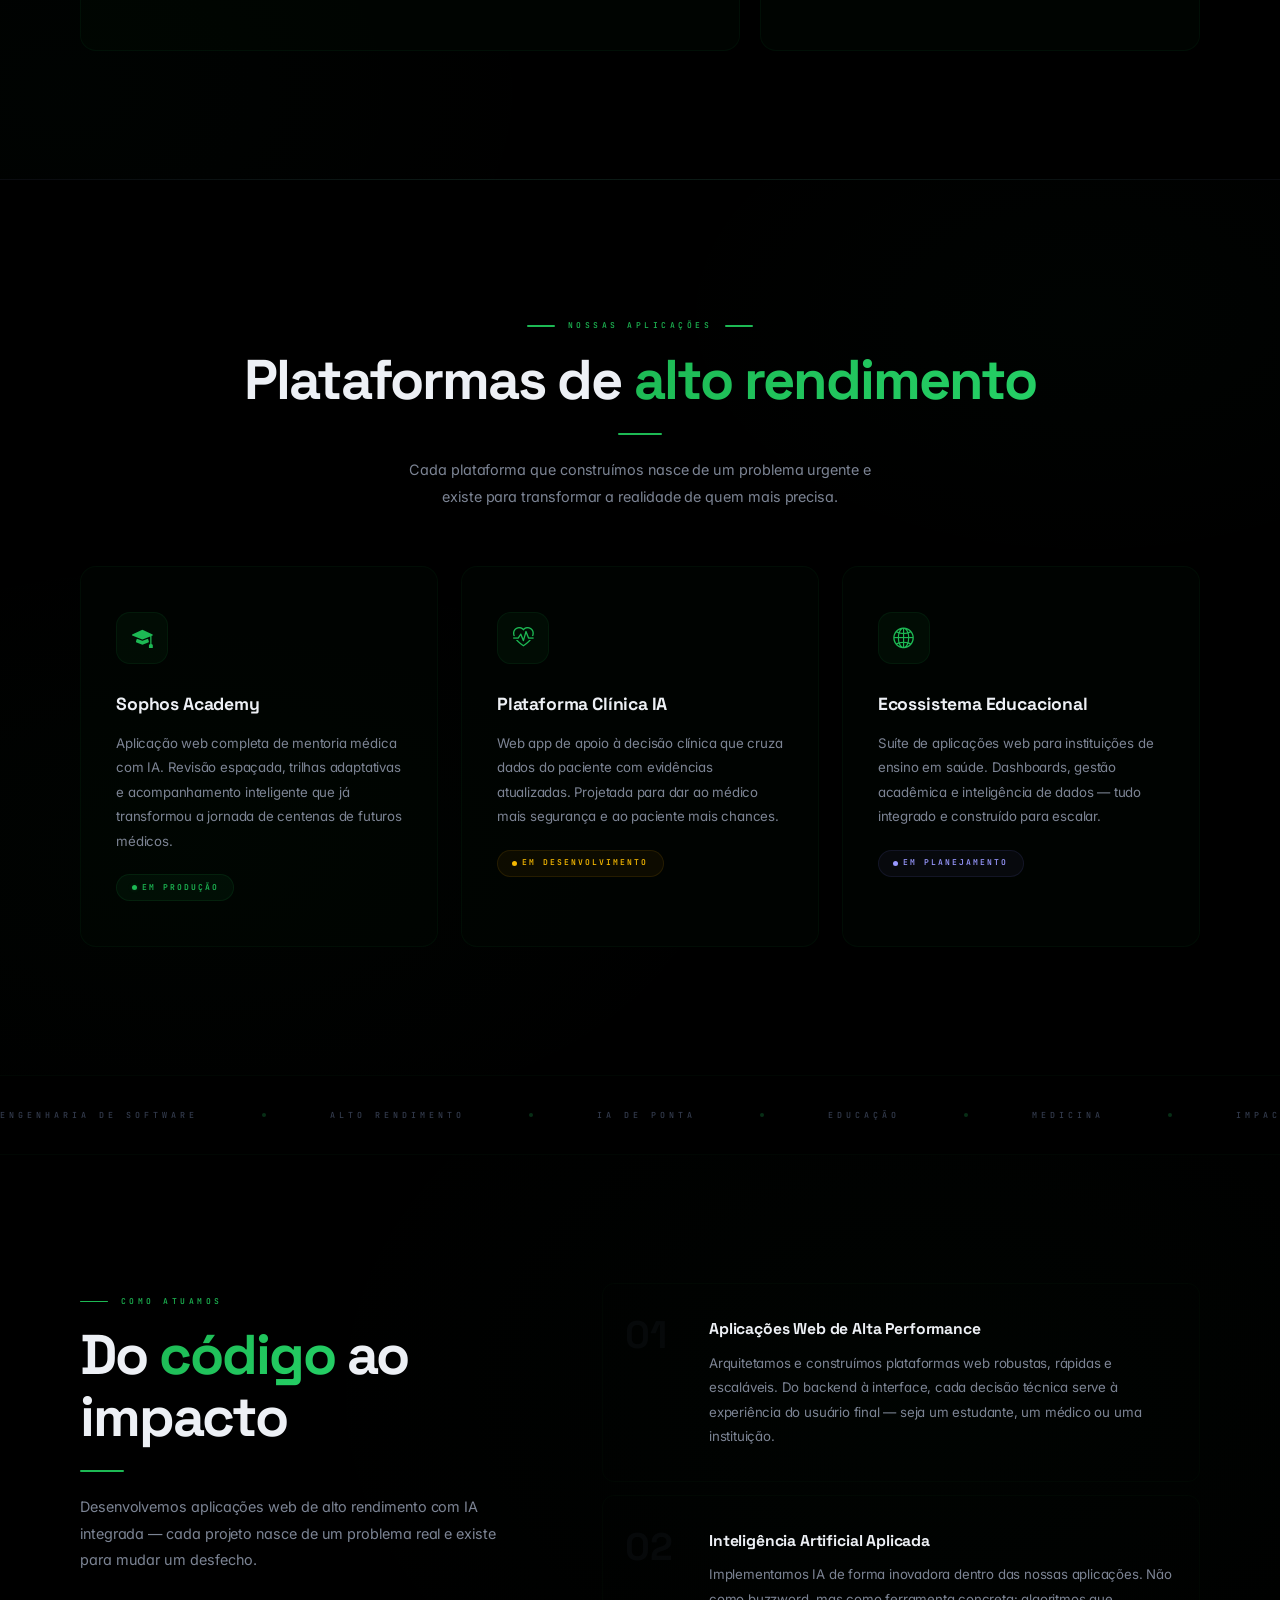
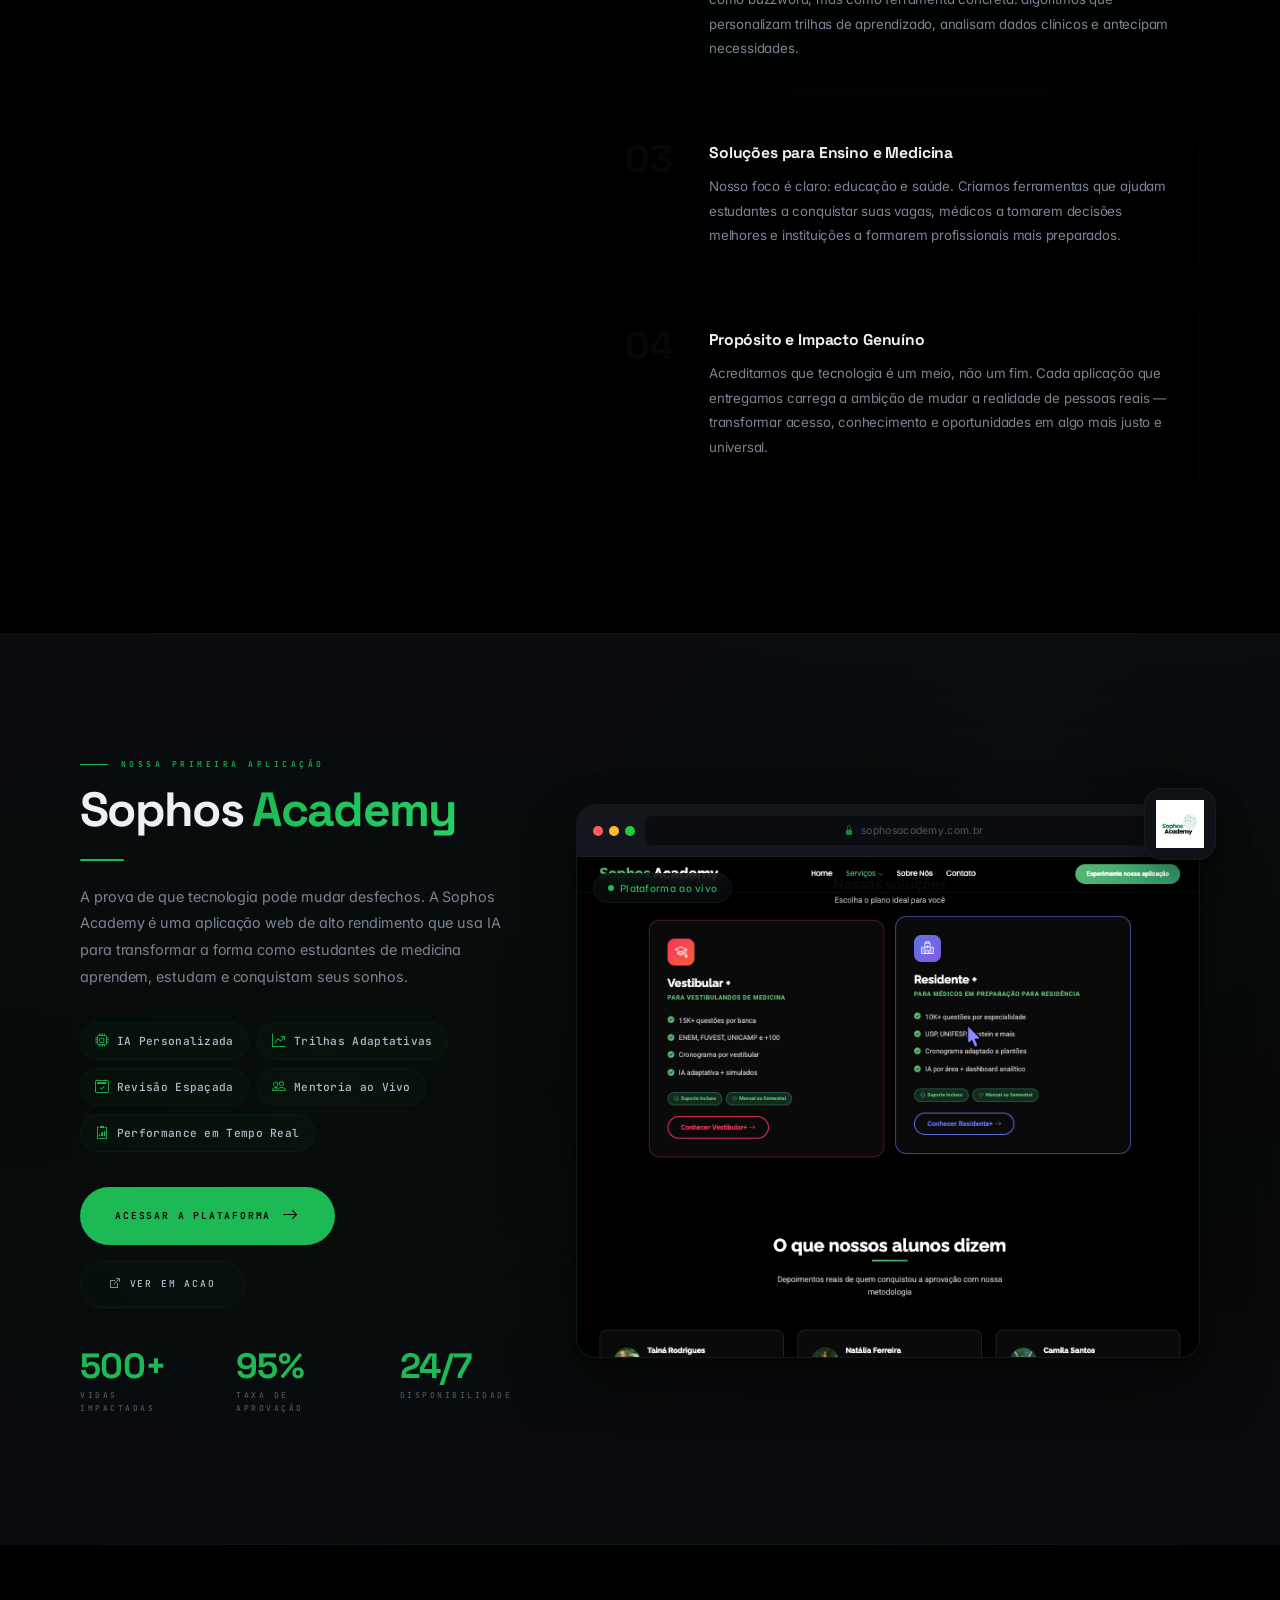
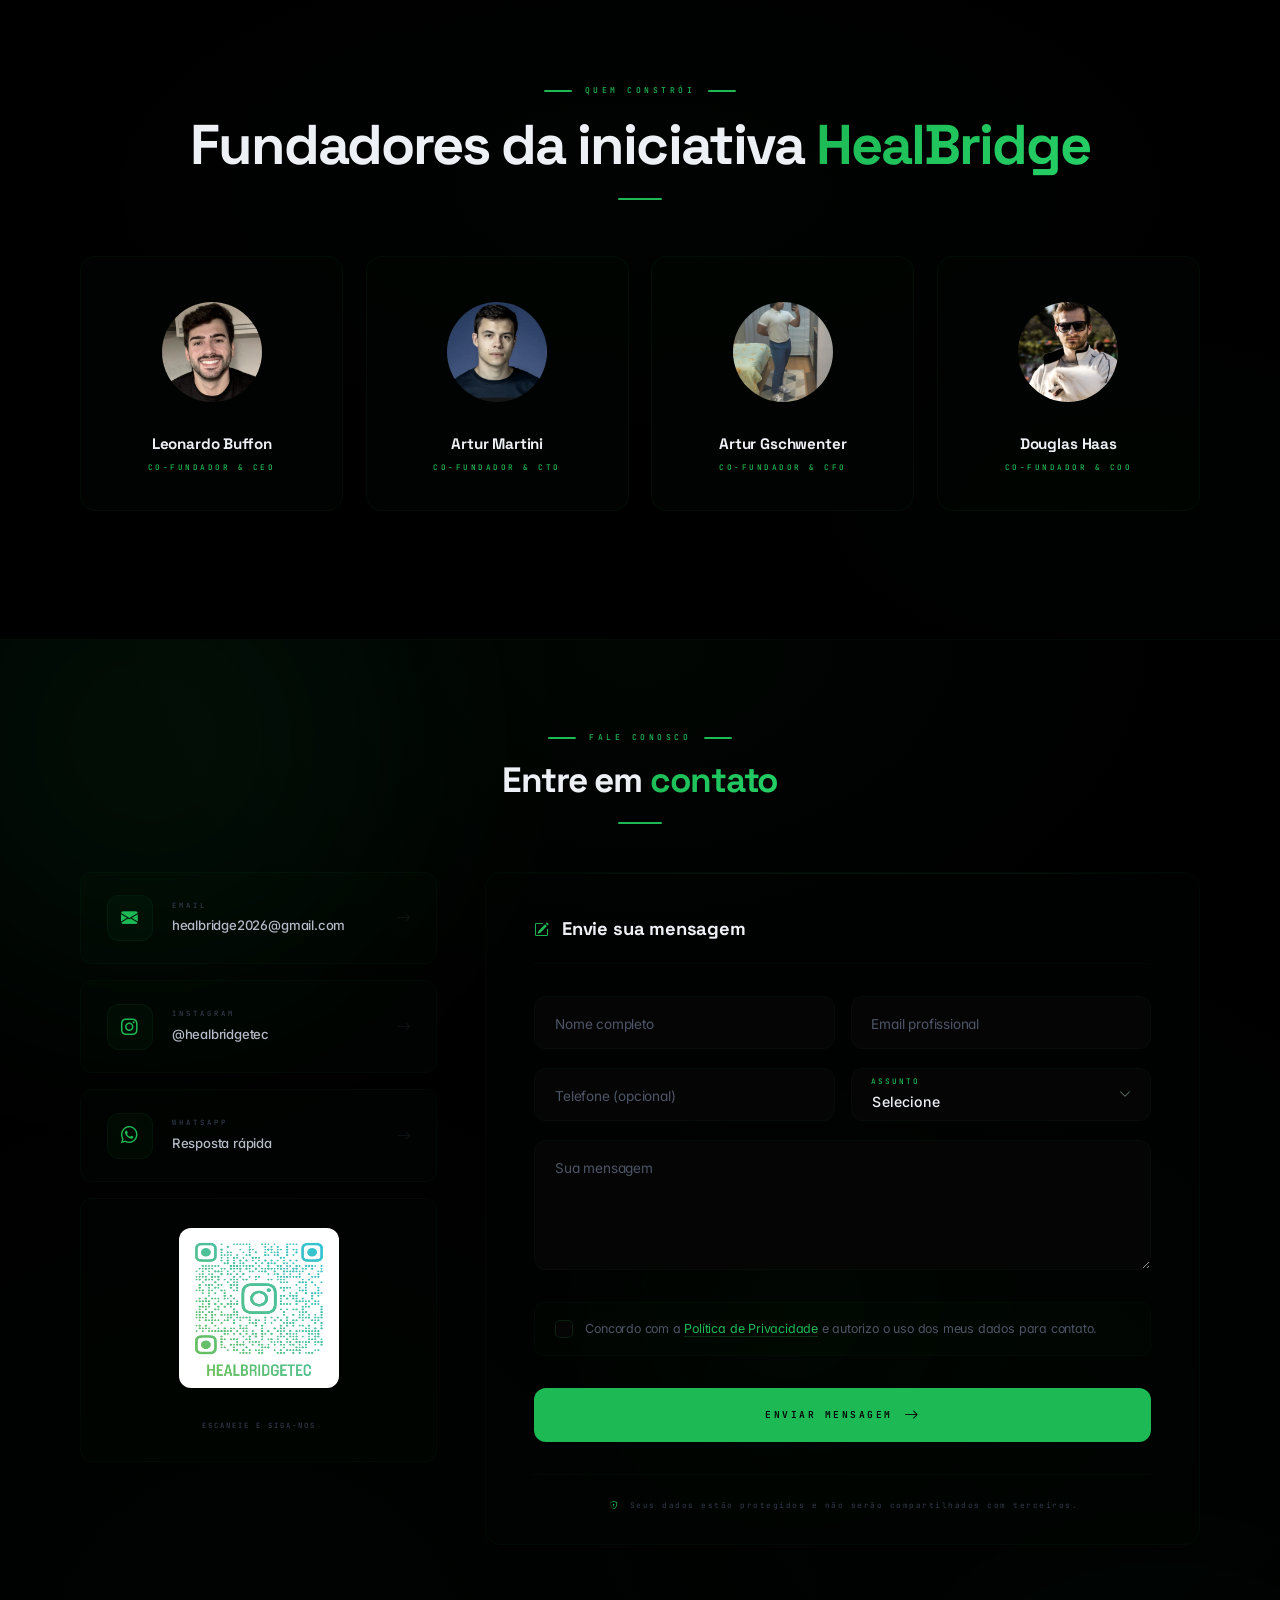
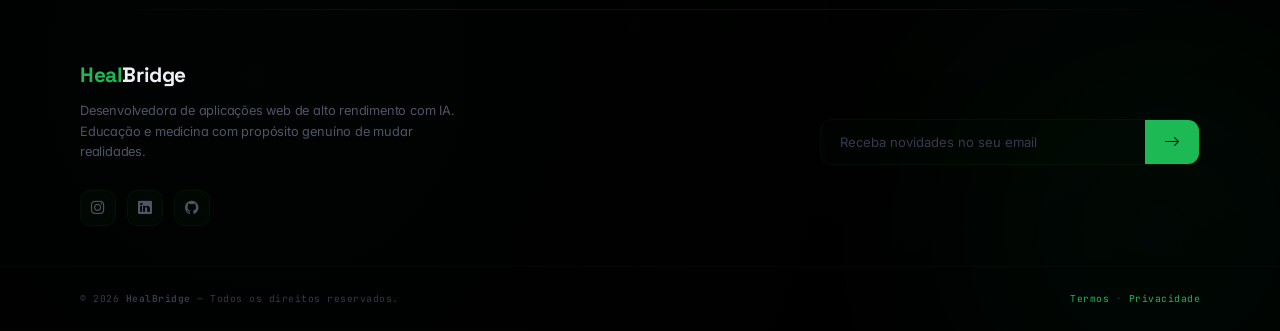
==== commit a905629d: "newpacksite" ====
--- a/index.html
+++ b/index.html
@@ -137,9 +137,13 @@
 }
 .preloader.hide{opacity:0;visibility:hidden;pointer-events:none}
 .preloader .pl-logo{
-  width:72px;height:72px;object-fit:contain;
+  width:180px;height:180px;object-fit:cover;
   margin-bottom:2rem;
-  mix-blend-mode:screen;
+  border-radius:22px;
+  box-shadow:
+    0 0 60px 30px var(--s0),
+    0 0 100px 60px rgba(10,12,16,.8),
+    0 4px 30px rgba(29,185,84,.08);
   opacity:0;animation:plFade 1s var(--expo) .3s forwards;
 }
 @keyframes plFade{to{opacity:1}}
@@ -202,7 +206,22 @@
 }
 
 .brand{display:flex;align-items:center;gap:.65rem}
-.brand img{width:32px;height:32px;object-fit:contain;flex-shrink:0;mix-blend-mode:screen}
+.brand img{
+  width:48px;height:48px;object-fit:cover;flex-shrink:0;
+  border-radius:10px;
+  box-shadow:
+    0 0 20px 10px var(--s0),
+    0 0 40px 20px rgba(10,12,16,.6),
+    0 2px 12px rgba(29,185,84,.06);
+  transition:box-shadow .4s var(--expo),transform .4s var(--expo);
+}
+.brand img:hover{
+  transform:scale(1.08);
+  box-shadow:
+    0 0 20px 10px var(--s0),
+    0 0 40px 20px rgba(10,12,16,.6),
+    0 2px 20px rgba(29,185,84,.15);
+}
 .brand-name{
   font-family:var(--display);
   font-size:1.15rem;font-weight:700;
@@ -1611,7 +1630,7 @@
 
 <!-- ============ PRELOADER ============ -->
 <div class="preloader" id="pre">
-  <img class="pl-logo" src="assets/img/portfolio/LOGO HEALBRIGE PRIME.jpg" alt="HealBridge">
+  <img class="pl-logo" src="assets/img/portfolio/HealBridge Logo Oficial.jpg" alt="HealBridge">
   <div class="pl-text">HealBridge</div>
   <div class="pl-bar-bg"><div class="pl-bar"></div></div>
 </div>
@@ -1630,7 +1649,7 @@
 <nav class="nav" id="nav">
   <div class="nav-wrap">
     <a href="#" class="brand">
-      <img src="assets/img/portfolio/LOGO HEALBRIGE PRIME.jpg" alt="HealBridge">
+      <img src="assets/img/portfolio/HealBridge Logo Oficial.jpg" alt="HealBridge">
       <div class="brand-name"><span class="g">Heal</span>Bridge</div>
     </a>
     <div class="nav-links" id="nLinks">
@@ -1664,15 +1683,15 @@
     <div class="hero-badge"><span class="pulse-dot"></span> HealBridge &middot; Apostando e investindo em pessoas</div>
     <h1 class="hero-h">
       <span class="ln">Desenvolvemos <span class="hl">tecnologia</span></span>
-      <span class="ln">que muda <span class="hl">desfecho</span></span>
+      <span class="ln">que muda <span class="hl">desfechos</span></span>
     </h1>
-    <p class="hero-p">Arquitetamos plataformas de alto rendimento onde aplicações de software de ponta encontram soluções para a urgência real da educacao e da medicina. Nao criamos softwares para complementar o mercado — criamos para mudar desfechos, acelerar descobertas e oferecer às pessoas ferramentas que escolenem suas próprias virtudes.</p>
+    <p class="hero-p">Arquitetamos plataformas de alto rendimento onde software de ponta encontra soluções para a urgência real da educação e da medicina. Não criamos sistemas para complementar o mercado — criamos para mudar desfechos, acelerar descobertas e oferecer às pessoas ferramentas que revelam suas próprias virtudes.</p>
     <div class="hero-btns">
-      <div class="mag"><a href="#products" class="btn btn-fill"><span class="shine"></span>Conhecer Nossas Solucoes <i class="bi bi-arrow-right"></i></a></div>
-      <div class="mag"><a href="#about" class="btn btn-ghost">Nosso Proposito</a></div>
+      <div class="mag"><a href="#products" class="btn btn-fill"><span class="shine"></span>Conhecer Nossas Soluções <i class="bi bi-arrow-right"></i></a></div>
+      <div class="mag"><a href="#about" class="btn btn-ghost">Nosso Propósito</a></div>
     </div>
     <div class="hero-trust">
-      <span class="label">Nossas aplicacoes</span>
+      <span class="label">Nossas aplicações</span>
       <div class="logos">
         <span>Sophos Academy</span>
         <span>Plataformas Web</span>
@@ -1693,15 +1712,15 @@
 <section class="sec about" id="about">
   <div class="wrap">
     <div class="rv" style="text-align:center;margin-bottom:1rem">
-      <div class="tag" style="justify-content:center"><span class="bar"></span> Nosso Proposito <span class="bar"></span></div>
-      <h2 class="hdg">Onde <em>codigo</em> encontra <em>proposito</em></h2>
+      <div class="tag" style="justify-content:center"><span class="bar"></span> Nosso Propósito <span class="bar"></span></div>
+      <h2 class="hdg">Onde <em>código</em> encontra <em>propósito</em></h2>
       <div class="line c"></div>
     </div>
     <div class="bento">
       <div class="bento-main rv d1">
         <h3>Engenharia que reescreve <em>desfechos</em></h3>
-        <p>A HealBridge nasceu de uma conviccao inegociavel: tecnologia so justifica sua existencia quando altera o curso de uma vida. Somos engenheiros de software de alto rendimento que escolheram os dois campos onde cada segundo de performance importa — <strong>educacao e medicina</strong>. Onde um milissegundo a menos pode significar um diagnostico mais rapido; onde uma experiencia mais fluida pode ser a diferenca entre um aluno que desiste e um que conquista sua vaga.</p>
-        <p>Integramos <strong>inteligencia artificial de ponta</strong> nao como ornamento, mas como motor silencioso de cada plataforma que construimos. Cada algoritmo serve a um unico fim: devolver as pessoas a autonomia sobre o proprio futuro. Da sala de aula ao leito do paciente, nosso codigo carrega esse compromisso em cada linha.</p>
+        <p>A HealBridge nasceu de uma convicção inegociável: tecnologia só justifica sua existência quando altera o curso de uma vida. Somos engenheiros de software de alto rendimento que escolheram os dois campos onde cada segundo de performance importa — <strong>educação e medicina</strong>. Onde um milissegundo a menos pode significar um diagnóstico mais rápido; onde uma experiência mais fluida pode ser a diferença entre um aluno que desiste e um que conquista sua vaga.</p>
+        <p>Integramos <strong>inteligência artificial de ponta</strong> não como ornamento, mas como motor silencioso de cada plataforma que construímos. Cada algoritmo serve a um único fim: devolver às pessoas a autonomia sobre o próprio futuro. Da sala de aula ao leito do paciente, nosso código carrega esse compromisso em cada linha.</p>
       </div>
       <div class="bento-cell rv d2">
         <div class="bento-num" data-count="2024">0</div>
@@ -1723,28 +1742,28 @@
 <section class="sec products" id="products">
   <div class="wrap">
     <div style="text-align:center" class="rv">
-      <div class="tag" style="justify-content:center"><span class="bar"></span> Nossas Aplicacoes <span class="bar"></span></div>
+      <div class="tag" style="justify-content:center"><span class="bar"></span> Nossas Aplicações <span class="bar"></span></div>
       <h2 class="hdg">Plataformas de <em>alto rendimento</em></h2>
       <div class="line c"></div>
-      <p class="desc" style="margin:0 auto">Cada plataforma que construimos nasce de um problema urgente e existe para transformar a realidade de quem mais precisa.</p>
+      <p class="desc" style="margin:0 auto">Cada plataforma que construímos nasce de um problema urgente e existe para transformar a realidade de quem mais precisa.</p>
     </div>
     <div class="p-grid">
       <div class="pc tilt glow-border rv d1">
         <div class="pc-icon"><i class="bi bi-mortarboard-fill"></i></div>
         <h3>Sophos Academy</h3>
-        <p>Aplicacao web completa de mentoria medica com IA. Revisao espacada, trilhas adaptativas e acompanhamento inteligente que ja transformou a jornada de centenas de futuros medicos.</p>
-        <div class="pc-tag ok"><span class="d"></span> Em producao</div>
+        <p>Aplicação web completa de mentoria médica com IA. Revisão espaçada, trilhas adaptativas e acompanhamento inteligente que já transformou a jornada de centenas de futuros médicos.</p>
+        <div class="pc-tag ok"><span class="d"></span> Em produção</div>
       </div>
       <div class="pc tilt glow-border rv d2">
         <div class="pc-icon"><i class="bi bi-heart-pulse"></i></div>
-        <h3>Plataforma Clinica IA</h3>
-        <p>Web app de apoio a decisao clinica que cruza dados do paciente com evidencias atualizadas. Projetada para dar ao medico mais seguranca e ao paciente mais chances.</p>
+        <h3>Plataforma Clínica IA</h3>
+        <p>Web app de apoio à decisão clínica que cruza dados do paciente com evidências atualizadas. Projetada para dar ao médico mais segurança e ao paciente mais chances.</p>
         <div class="pc-tag wip"><span class="d"></span> Em desenvolvimento</div>
       </div>
       <div class="pc tilt glow-border rv d3">
         <div class="pc-icon"><i class="bi bi-globe2"></i></div>
         <h3>Ecossistema Educacional</h3>
-        <p>Suite de aplicacoes web para instituicoes de ensino em saude. Dashboards, gestao academica e inteligencia de dados — tudo integrado e construido para escalar.</p>
+        <p>Suíte de aplicações web para instituições de ensino em saúde. Dashboards, gestão acadêmica e inteligência de dados — tudo integrado e construído para escalar.</p>
         <div class="pc-tag plan"><span class="d"></span> Em planejamento</div>
       </div>
     </div>
@@ -1755,11 +1774,11 @@
 <div class="marquee">
   <div class="marquee-track">
     <span>Engenharia de Software</span><span>Alto Rendimento</span><span>IA de Ponta</span>
-    <span>Educacao</span><span>Medicina</span><span>Impacto Mensuravel</span>
-    <span>Sophos Academy</span><span>Codigo com Proposito</span>
+    <span>Educação</span><span>Medicina</span><span>Impacto Mensurável</span>
+    <span>Sophos Academy</span><span>Código com Propósito</span>
     <span>Engenharia de Software</span><span>Alto Rendimento</span><span>IA de Ponta</span>
-    <span>Educacao</span><span>Medicina</span><span>Impacto Mensuravel</span>
-    <span>Sophos Academy</span><span>Codigo com Proposito</span>
+    <span>Educação</span><span>Medicina</span><span>Impacto Mensurável</span>
+    <span>Sophos Academy</span><span>Código com Propósito</span>
   </div>
 </div>
 
@@ -1772,38 +1791,38 @@
       <div>
         <div class="rv">
           <div class="tag"><span class="bar"></span> Como Atuamos</div>
-          <h2 class="hdg">Do <em>codigo</em> ao impacto</h2>
+          <h2 class="hdg">Do <em>código</em> ao impacto</h2>
           <div class="line"></div>
-          <p class="desc">Desenvolvemos aplicacoes web de alto rendimento com IA integrada — cada projeto nasce de um problema real e existe para mudar um desfecho.</p>
+          <p class="desc">Desenvolvemos aplicações web de alto rendimento com IA integrada — cada projeto nasce de um problema real e existe para mudar um desfecho.</p>
         </div>
       </div>
       <div>
         <div class="srv rv">
           <div class="srv-n">01</div>
           <div class="srv-bd">
-            <h3>Aplicacoes Web de Alta Performance</h3>
-            <p>Arquitetamos e construimos plataformas web robustas, rapidas e escalaveis. Do backend a interface, cada decisao tecnica serve a experiencia do usuario final — seja um estudante, um medico ou uma instituicao.</p>
+            <h3>Aplicações Web de Alta Performance</h3>
+            <p>Arquitetamos e construímos plataformas web robustas, rápidas e escaláveis. Do backend à interface, cada decisão técnica serve à experiência do usuário final — seja um estudante, um médico ou uma instituição.</p>
           </div>
         </div>
         <div class="srv rv d1">
           <div class="srv-n">02</div>
           <div class="srv-bd">
-            <h3>Inteligencia Artificial Aplicada</h3>
-            <p>Implementamos IA de forma inovadora dentro das nossas aplicacoes. Nao como buzzword, mas como ferramenta concreta: algoritmos que personalizam trilhas de aprendizado, analisam dados clinicos e antecipam necessidades.</p>
+            <h3>Inteligência Artificial Aplicada</h3>
+            <p>Implementamos IA de forma inovadora dentro das nossas aplicações. Não como buzzword, mas como ferramenta concreta: algoritmos que personalizam trilhas de aprendizado, analisam dados clínicos e antecipam necessidades.</p>
           </div>
         </div>
         <div class="srv rv d2">
           <div class="srv-n">03</div>
           <div class="srv-bd">
-            <h3>Solucoes para Ensino e Medicina</h3>
-            <p>Nosso foco e claro: educacao e saude. Criamos ferramentas que ajudam estudantes a conquistar suas vagas, medicos a tomarem decisoes melhores e instituicoes a formarem profissionais mais preparados.</p>
+            <h3>Soluções para Ensino e Medicina</h3>
+            <p>Nosso foco é claro: educação e saúde. Criamos ferramentas que ajudam estudantes a conquistar suas vagas, médicos a tomarem decisões melhores e instituições a formarem profissionais mais preparados.</p>
           </div>
         </div>
         <div class="srv rv d3">
           <div class="srv-n">04</div>
           <div class="srv-bd">
-            <h3>Proposito e Impacto Genuino</h3>
-            <p>Acreditamos que tecnologia e um meio, nao um fim. Cada aplicacao que entregamos carrega a ambicao de mudar a realidade de pessoas reais — transformar acesso, conhecimento e oportunidades em algo mais justo e universal.</p>
+            <h3>Propósito e Impacto Genuíno</h3>
+            <p>Acreditamos que tecnologia é um meio, não um fim. Cada aplicação que entregamos carrega a ambição de mudar a realidade de pessoas reais — transformar acesso, conhecimento e oportunidades em algo mais justo e universal.</p>
           </div>
         </div>
       </div>
@@ -1821,19 +1840,19 @@
     <div class="sophos-inner">
       <div class="sophos-content">
         <div class="rv">
-          <div class="tag"><span class="bar"></span> Nossa Primeira Aplicacao</div>
+          <div class="tag"><span class="bar"></span> Nossa Primeira Aplicação</div>
           <h2 class="hdg">Sophos <em>Academy</em></h2>
           <div class="line"></div>
         </div>
         <p class="desc rv d1">
-          A prova de que tecnologia pode mudar desfechos. A Sophos Academy e uma
-          aplicacao web de alto rendimento que usa IA para transformar a forma como
+          A prova de que tecnologia pode mudar desfechos. A Sophos Academy é uma
+          aplicação web de alto rendimento que usa IA para transformar a forma como
           estudantes de medicina aprendem, estudam e conquistam seus sonhos.
         </p>
         <div class="sophos-features rv d2">
           <div class="sophos-feat"><i class="bi bi-cpu"></i> IA Personalizada</div>
           <div class="sophos-feat"><i class="bi bi-graph-up-arrow"></i> Trilhas Adaptativas</div>
-          <div class="sophos-feat"><i class="bi bi-calendar2-check"></i> Revisao Espacada</div>
+          <div class="sophos-feat"><i class="bi bi-calendar2-check"></i> Revisão Espaçada</div>
           <div class="sophos-feat"><i class="bi bi-people"></i> Mentoria ao Vivo</div>
           <div class="sophos-feat"><i class="bi bi-clipboard2-data"></i> Performance em Tempo Real</div>
         </div>
@@ -1852,7 +1871,7 @@
           </div>
           <div class="sophos-stat">
             <div class="sophos-stat-num">95%</div>
-            <div class="sophos-stat-label">Taxa de aprovacao</div>
+            <div class="sophos-stat-label">Taxa de aprovação</div>
           </div>
           <div class="sophos-stat">
             <div class="sophos-stat-num">24/7</div>
@@ -1888,7 +1907,7 @@
             <i class="bi bi-stars"></i> IA Adaptativa
           </div>
           <div class="sophos-float-card bottom-right">
-            <i class="bi bi-shield-check"></i> 95% Aprovacao
+            <i class="bi bi-shield-check"></i> 95% Aprovação
           </div>
         </div>
         <div class="sophos-float-logo">
@@ -1907,7 +1926,7 @@
 <section class="sec team" id="team">
   <div class="wrap">
     <div style="text-align:center" class="rv">
-      <div class="tag" style="justify-content:center"><span class="bar"></span> Quem Constroi <span class="bar"></span></div>
+      <div class="tag" style="justify-content:center"><span class="bar"></span> Quem Constrói <span class="bar"></span></div>
       <h2 class="hdg"> Fundadores da iniciativa <em>HealBridge</em></h2>
       <div class="line c"></div>
     </div>
@@ -1990,7 +2009,7 @@
             </div>
             <div class="info-content">
               <h3>WhatsApp</h3>
-              <p>Resposta rapida</p>
+              <p>Resposta rápida</p>
             </div>
             <i class="bi bi-arrow-right info-arrow"></i>
           </a>
@@ -2049,7 +2068,7 @@
                 <div class="ct-check-box"><i class="bi bi-check-lg"></i></div>
               </div>
               <label class="ct-consent-text" for="cf-consent">
-                Concordo com a <a href="#">Politica de Privacidade</a> e autorizo o uso dos meus dados para contato.
+                Concordo com a <a href="#">Política de Privacidade</a> e autorizo o uso dos meus dados para contato.
               </label>
             </div>
 
@@ -2062,11 +2081,11 @@
           <div class="ct-success" id="ctSuccess">
             <div class="ct-success-ico"><i class="bi bi-check-lg"></i></div>
             <h3>Mensagem enviada!</h3>
-            <p>Obrigado pelo contato. Retornaremos em ate 24 horas uteis.</p>
+            <p>Obrigado pelo contato. Retornaremos em até 24 horas úteis.</p>
           </div>
 
           <div class="ct-footer-note">
-            <p><i class="bi bi-shield-lock"></i> Seus dados estao protegidos e nao serao compartilhados com terceiros.</p>
+            <p><i class="bi bi-shield-lock"></i> Seus dados estão protegidos e não serão compartilhados com terceiros.</p>
           </div>
         </div>
 
@@ -2088,7 +2107,7 @@
           <a href="#" class="footer-logo">
             <span>Heal</span>Bridge
           </a>
-          <span class="footer-tagline">Desenvolvedora de aplicacoes web de alto rendimento com IA. Educacao e medicina com proposito genuino de mudar realidades.</span>
+          <span class="footer-tagline">Desenvolvedora de aplicações web de alto rendimento com IA. Educação e medicina com propósito genuíno de mudar realidades.</span>
           <div class="ft-social">
             <a href="https://www.instagram.com/healbridgetec/" target="_blank" rel="noopener" aria-label="Instagram"><i class="bi bi-instagram"></i></a>
             <a href="#" aria-label="LinkedIn"><i class="bi bi-linkedin"></i></a>
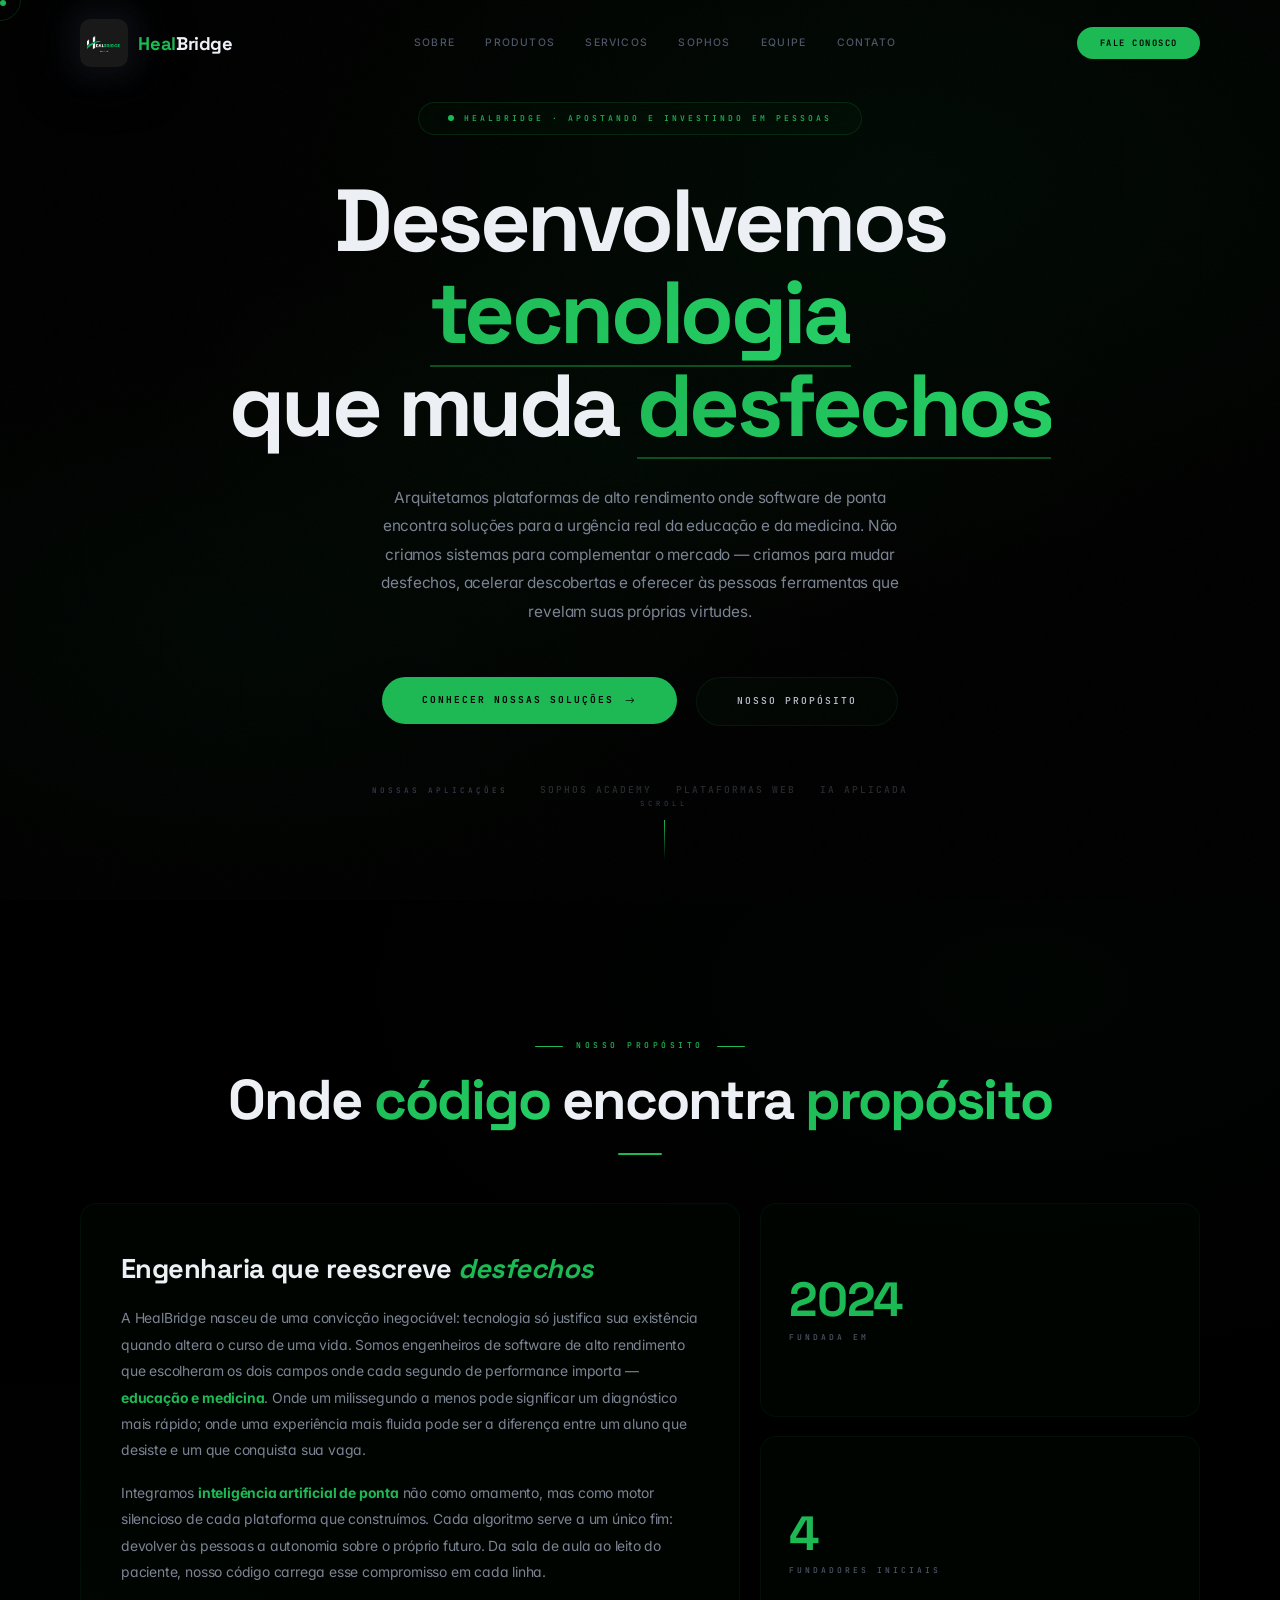
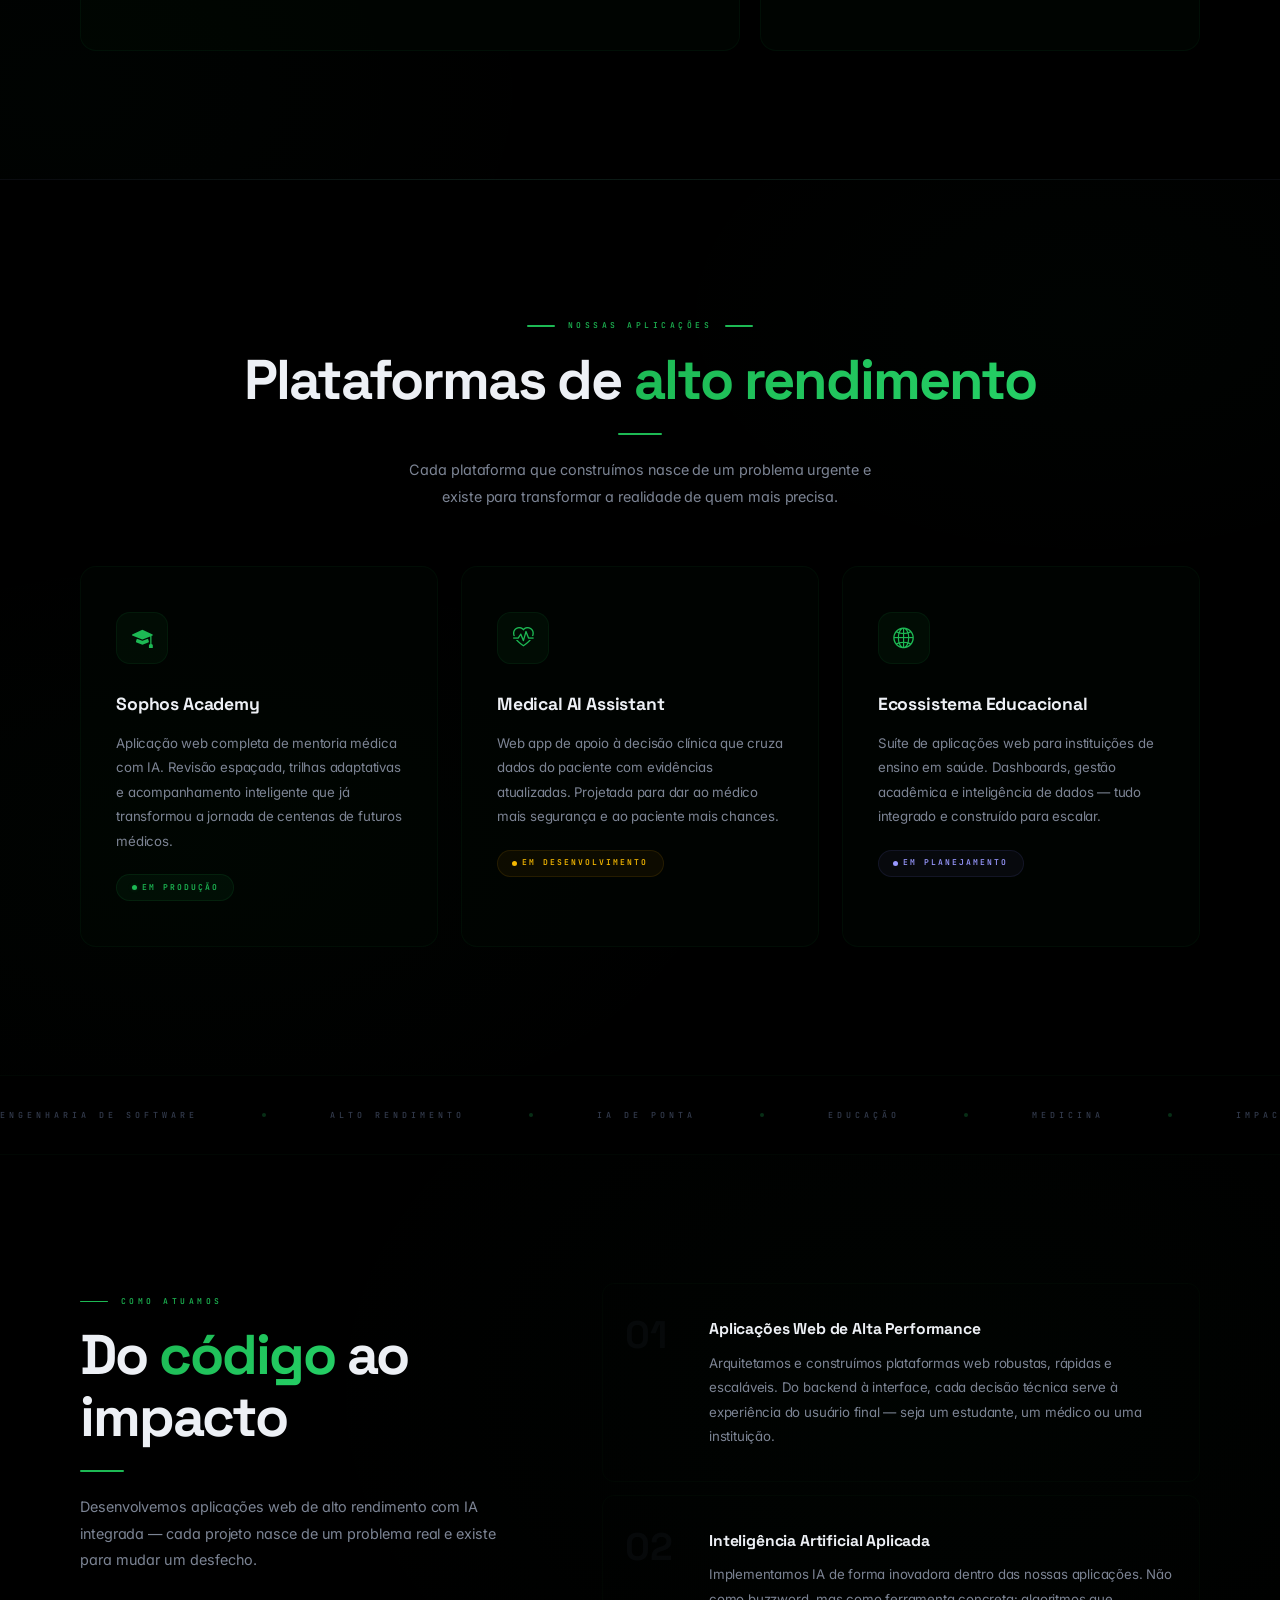
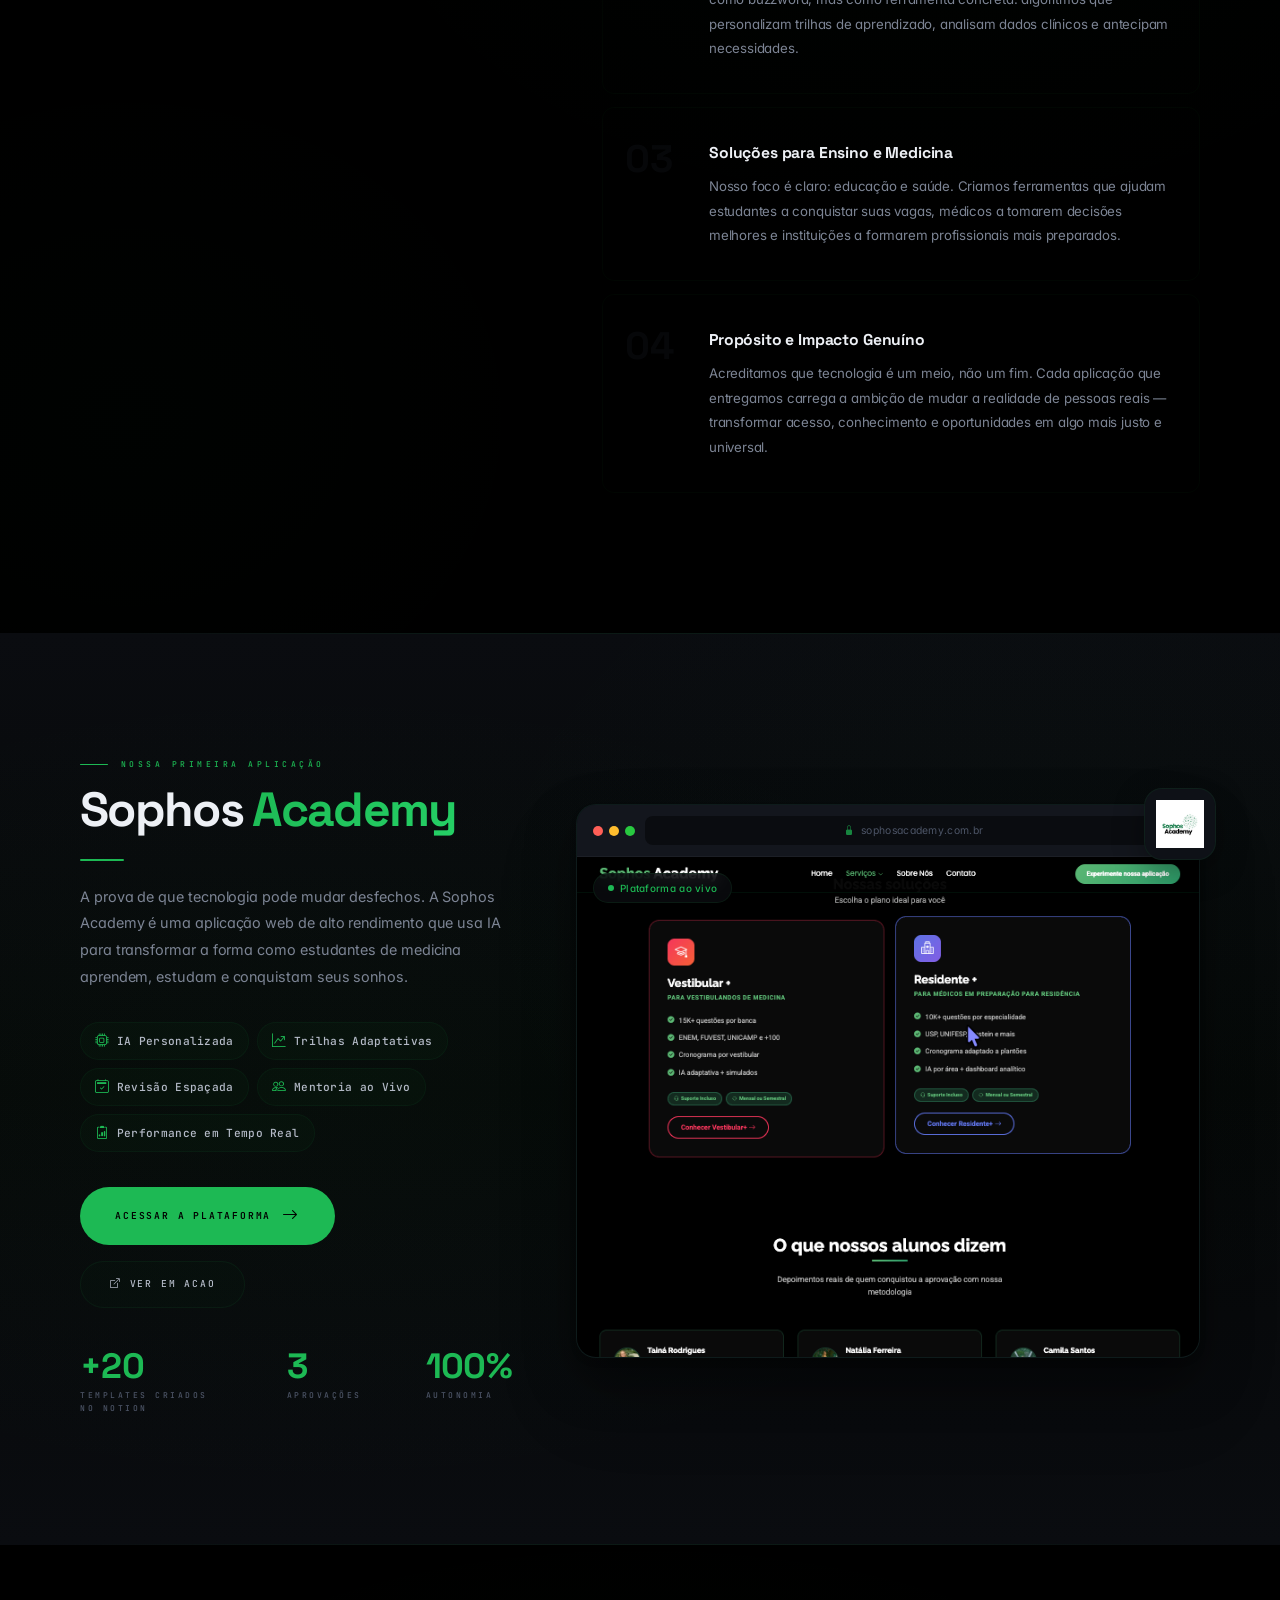
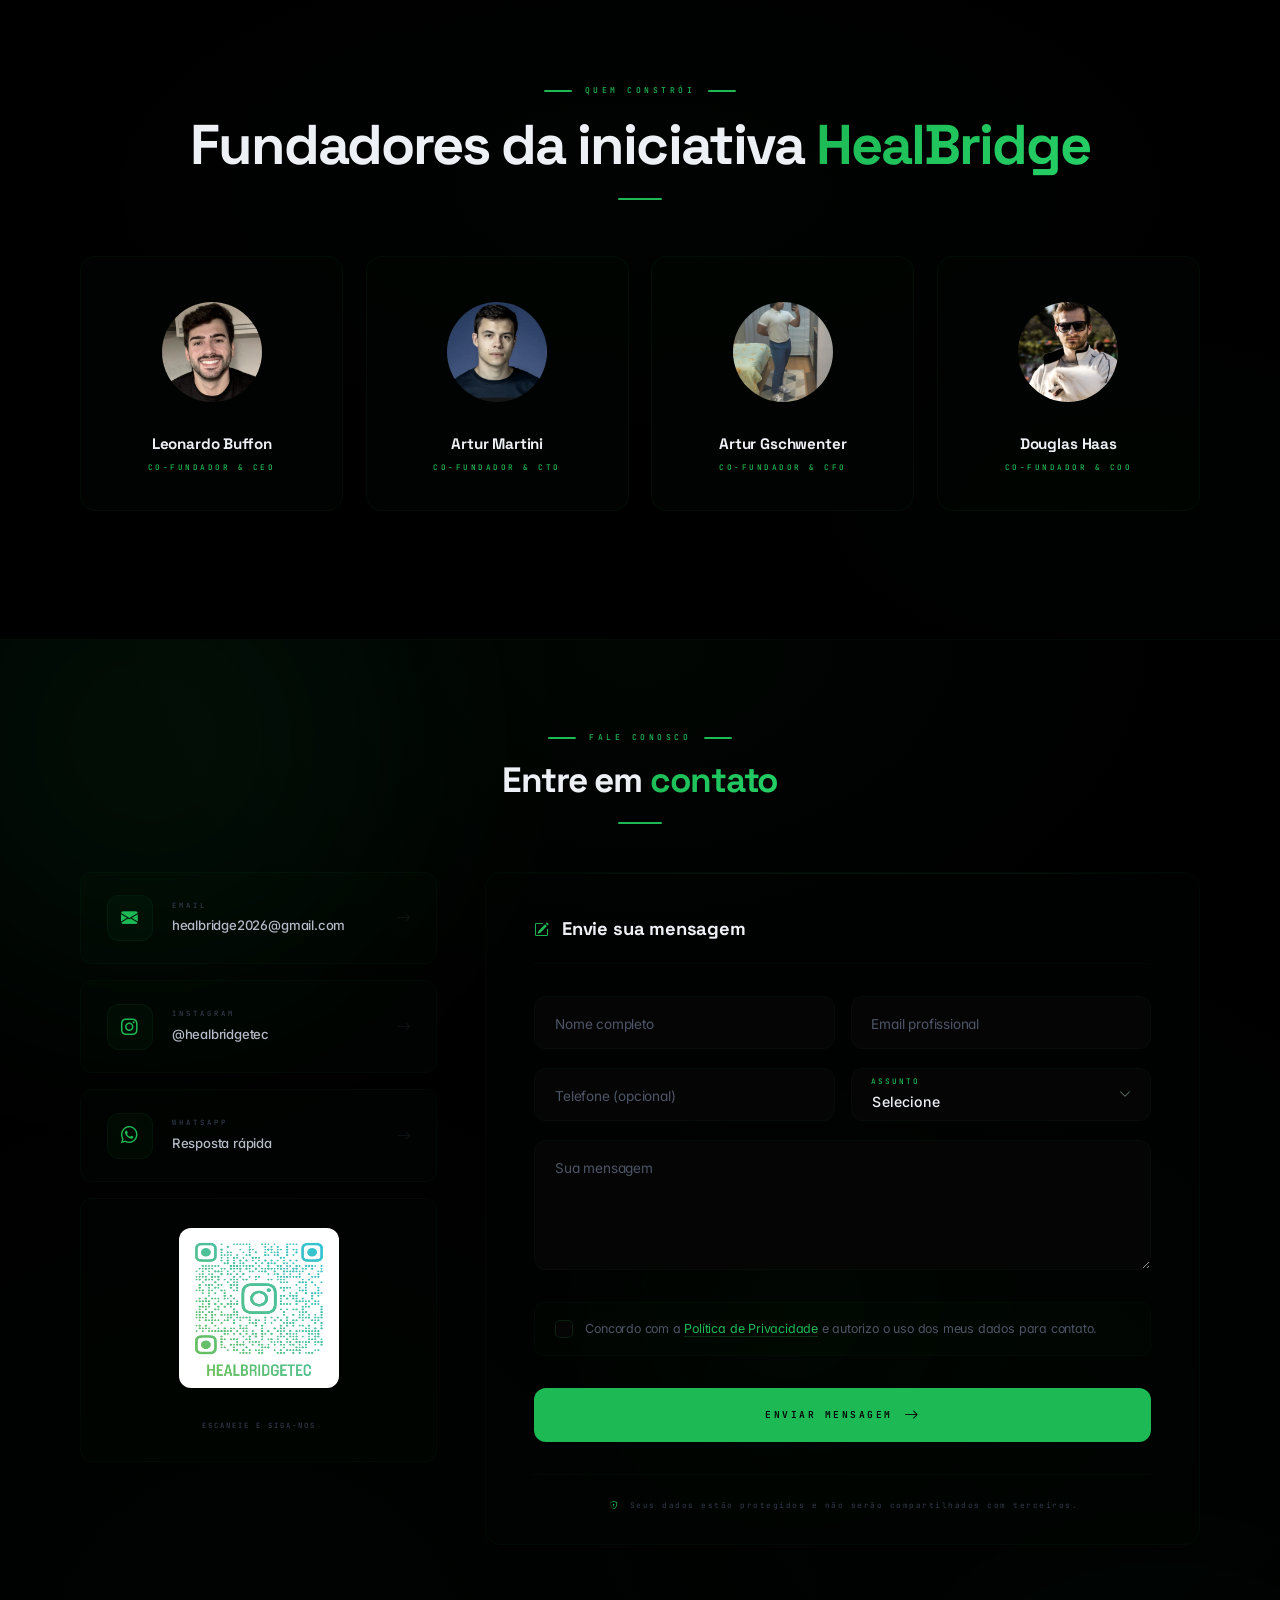
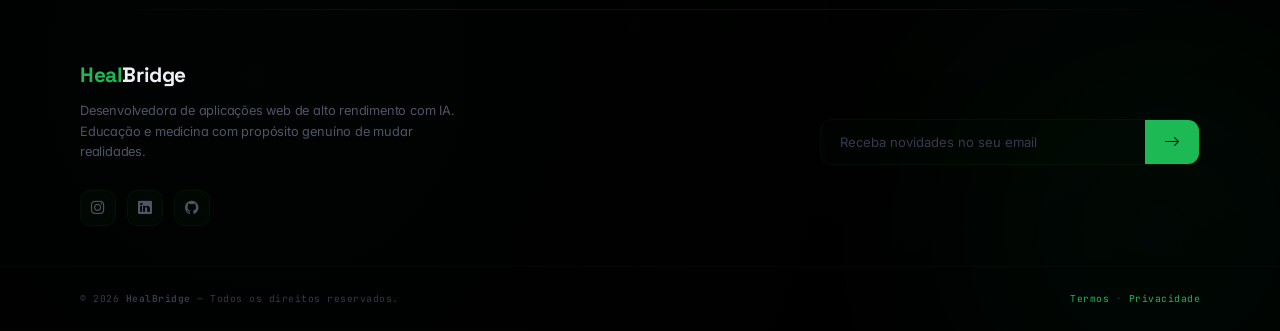
==== commit b7fa3948: "pack3.0" ====
--- a/index.html
+++ b/index.html
@@ -849,7 +849,7 @@
   transform:translateY(-2px);
 }
 
-.sophos-stats{display:flex;gap:2.5rem;margin-top:.5rem}
+.sophos-stats{display:flex;gap:4rem;margin-top:.5rem}
 .sophos-stat{text-align:left}
 .sophos-stat-num{
   font-family:var(--display);font-size:2.2rem;font-weight:700;
@@ -1756,7 +1756,7 @@
       </div>
       <div class="pc tilt glow-border rv d2">
         <div class="pc-icon"><i class="bi bi-heart-pulse"></i></div>
-        <h3>Plataforma Clínica IA</h3>
+        <h3>Medical AI Assistant</h3>
         <p>Web app de apoio à decisão clínica que cruza dados do paciente com evidências atualizadas. Projetada para dar ao médico mais segurança e ao paciente mais chances.</p>
         <div class="pc-tag wip"><span class="d"></span> Em desenvolvimento</div>
       </div>
@@ -1866,16 +1866,16 @@
         </div>
         <div class="sophos-stats rv d4">
           <div class="sophos-stat">
-            <div class="sophos-stat-num">500+</div>
-            <div class="sophos-stat-label">Vidas impactadas</div>
+            <div class="sophos-stat-num">+20</div>
+            <div class="sophos-stat-label">Templates criados no Notion</div>
           </div>
           <div class="sophos-stat">
-            <div class="sophos-stat-num">95%</div>
-            <div class="sophos-stat-label">Taxa de aprovação</div>
+            <div class="sophos-stat-num">3</div>
+            <div class="sophos-stat-label">Aprovações</div>
           </div>
           <div class="sophos-stat">
-            <div class="sophos-stat-num">24/7</div>
-            <div class="sophos-stat-label">Disponibilidade</div>
+            <div class="sophos-stat-num">100%</div>
+            <div class="sophos-stat-label">Autonomia</div>
           </div>
         </div>
       </div>
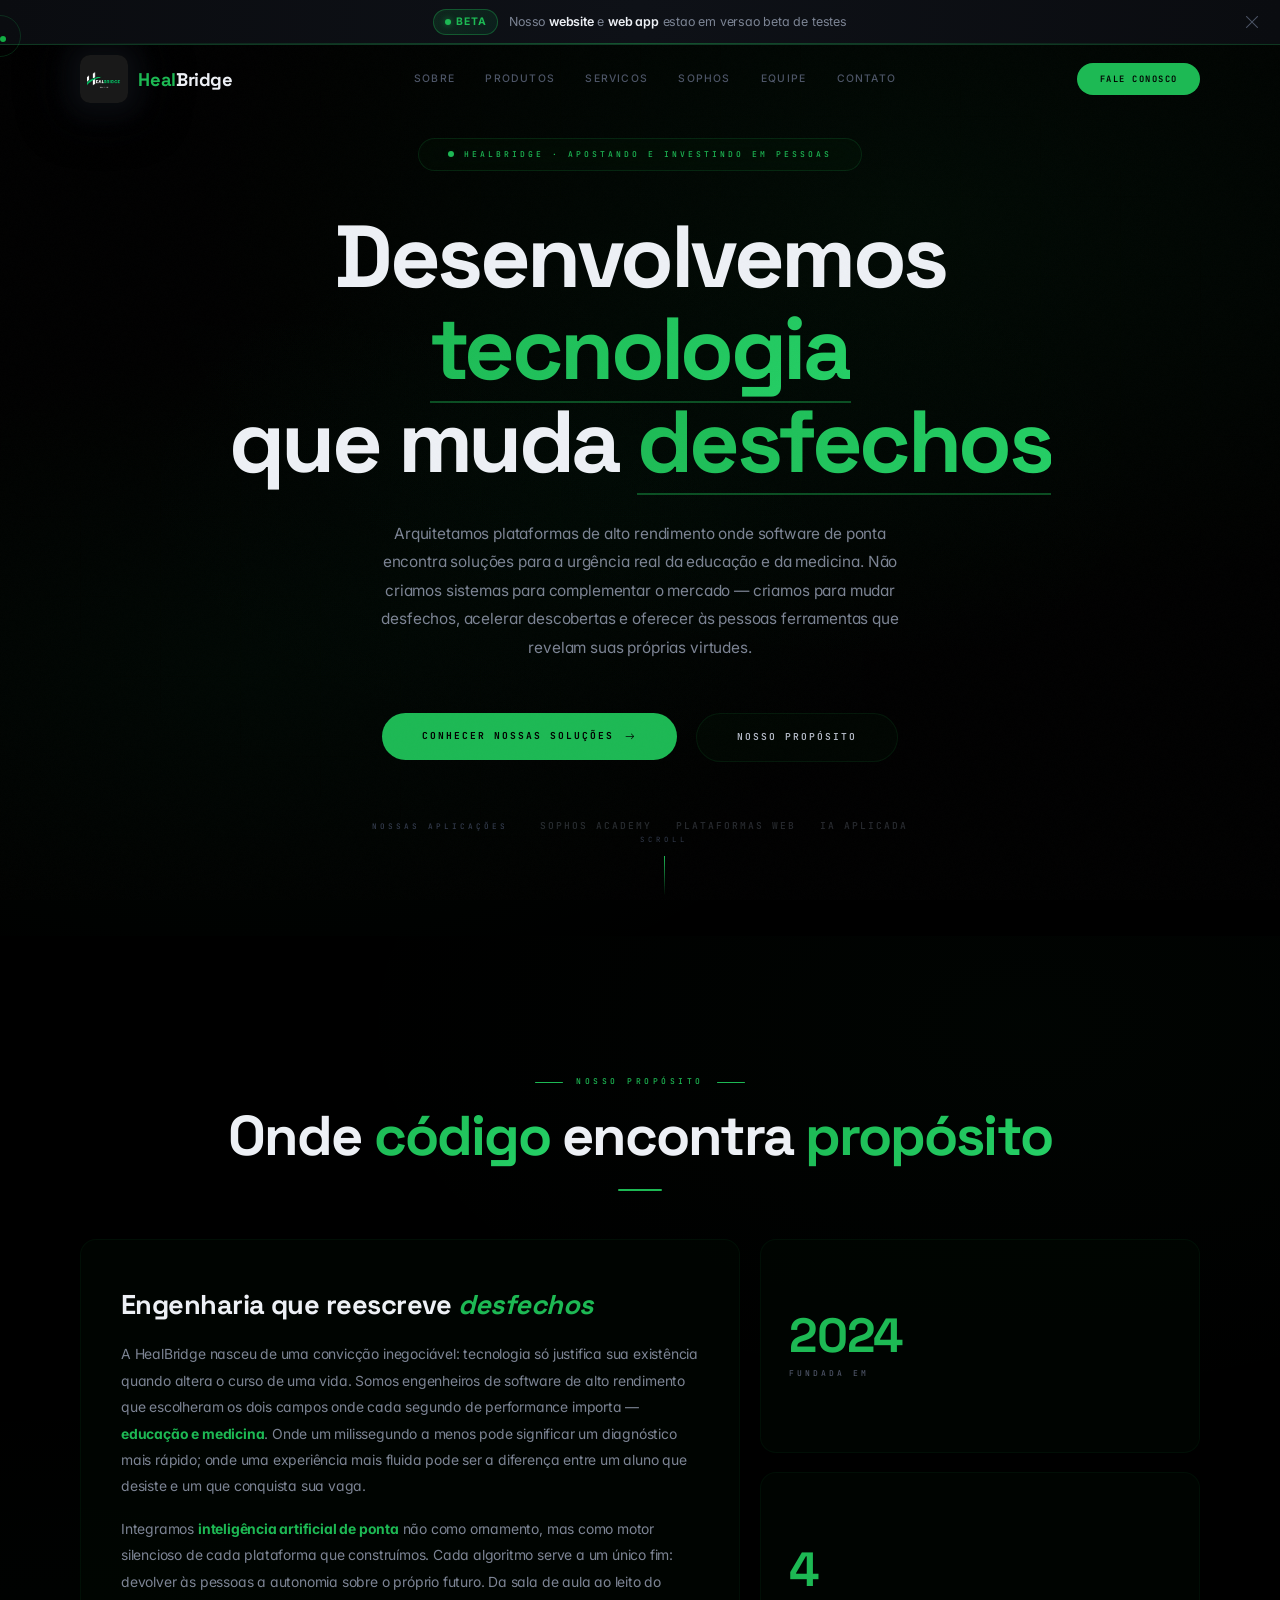
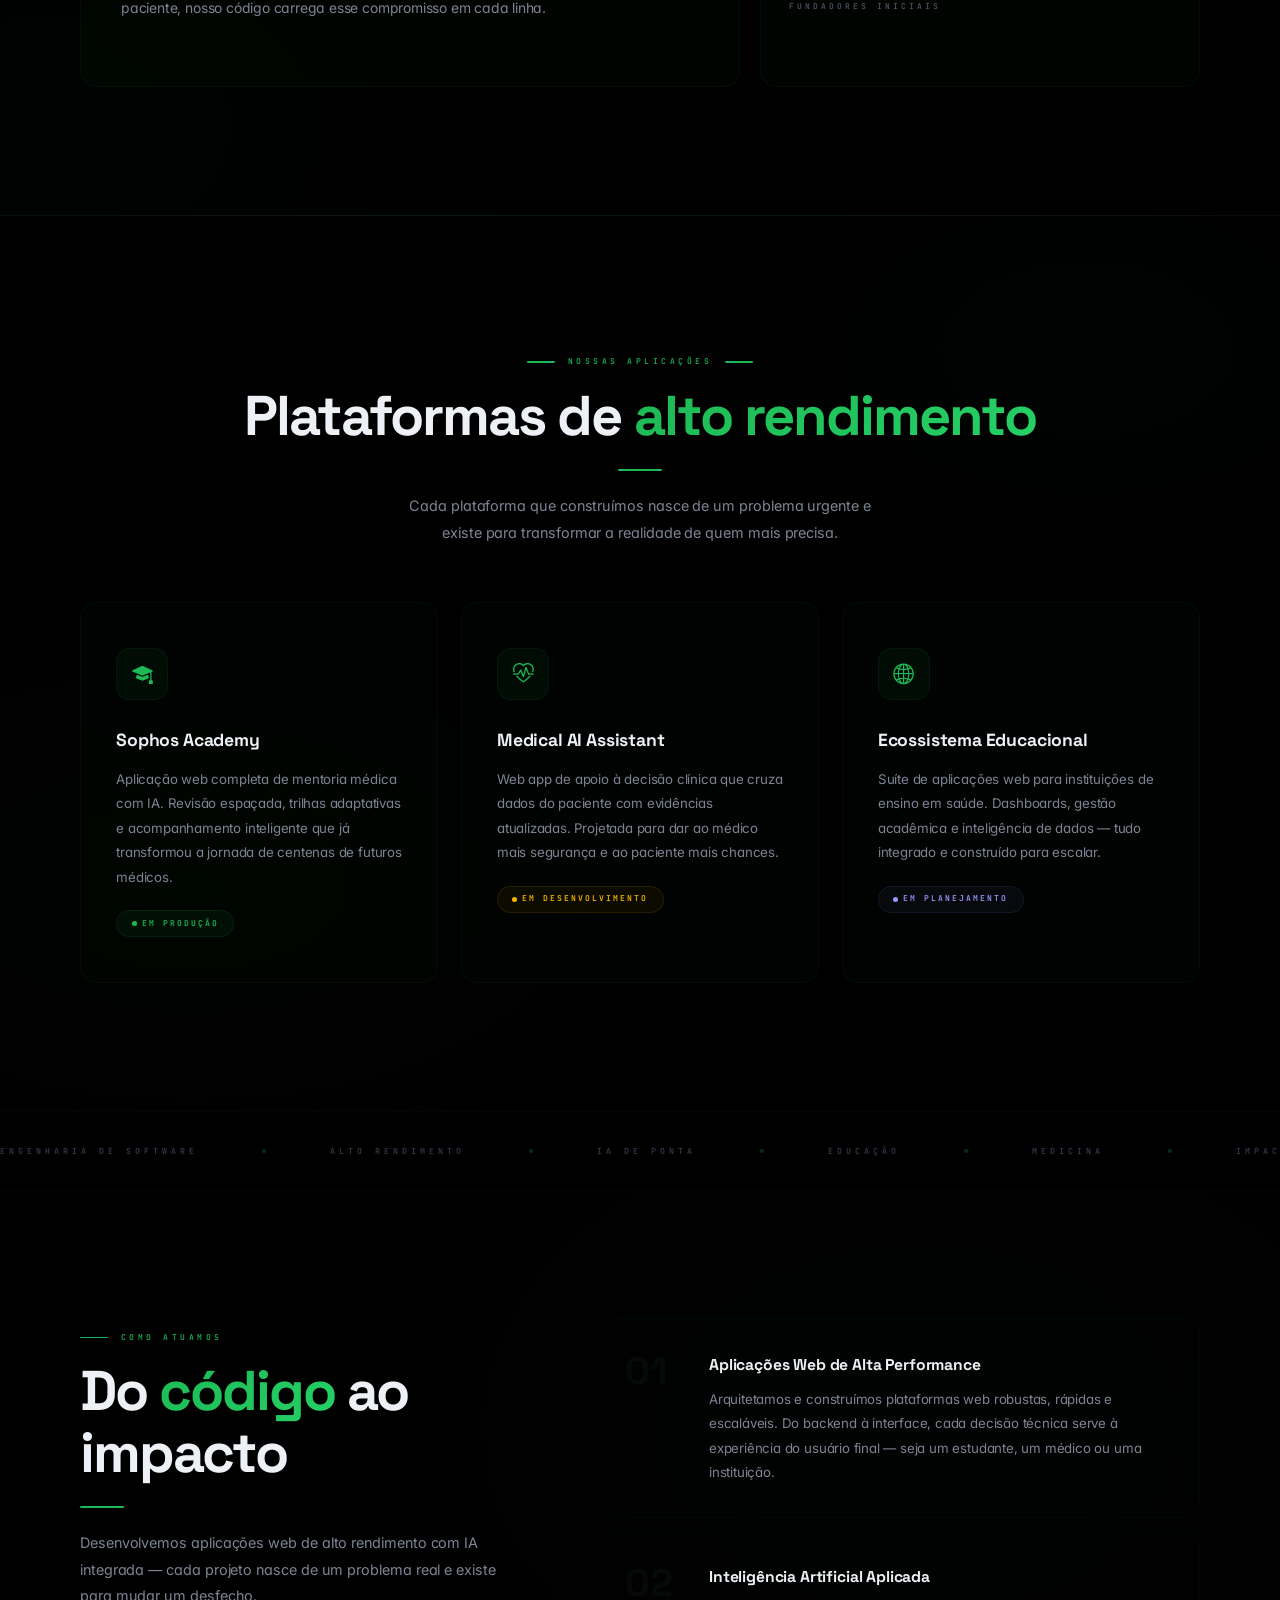
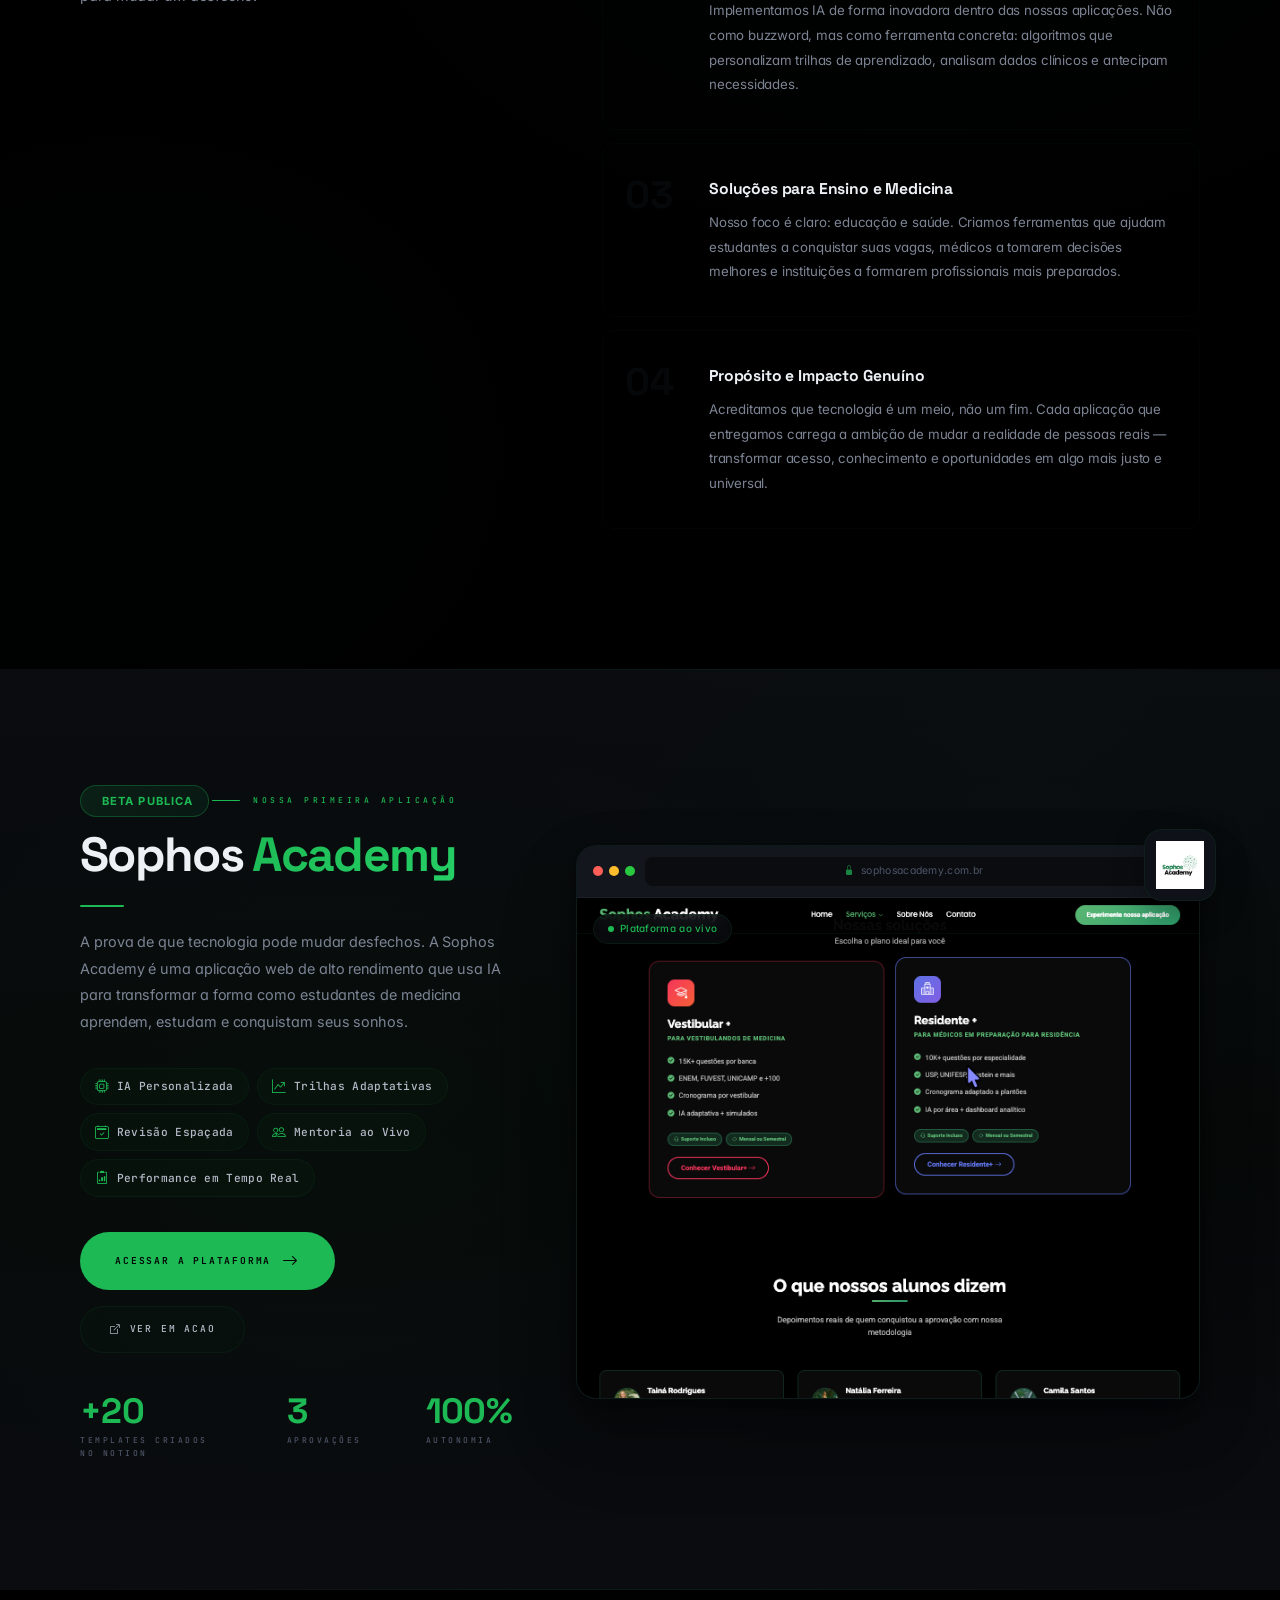
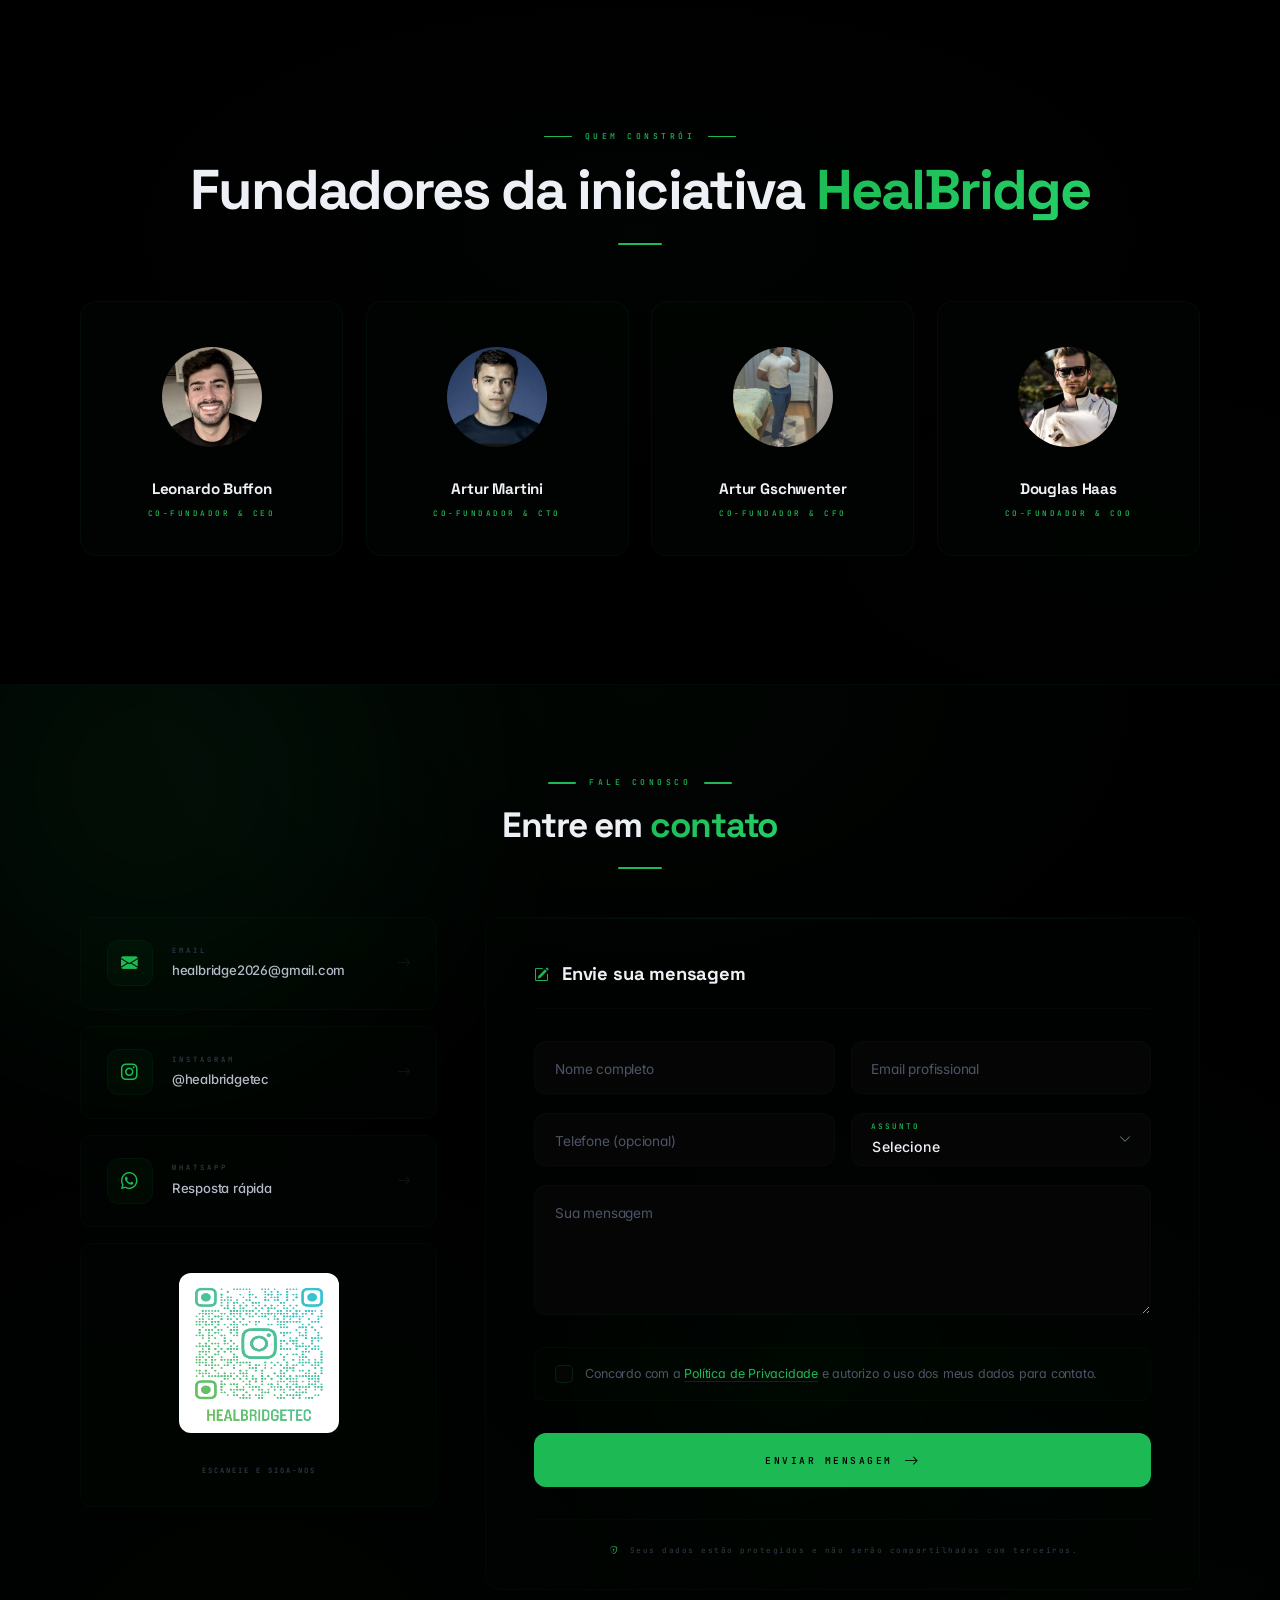
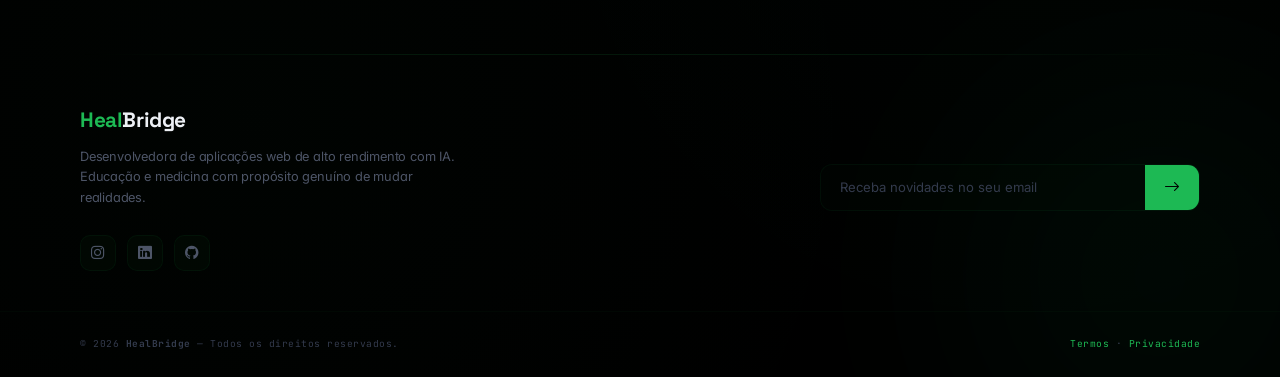
==== commit c683e27c: "add beta banner and badge to website Co-Authored-By: Claude Opus 4.6 <noreply@anthropic.com>" ====
--- a/index.html
+++ b/index.html
@@ -1617,10 +1617,83 @@
 .st-num.counting{
   animation:textGlow 1.5s ease-in-out;
 }
+
+/* ============ BETA BANNER ============ */
+.beta-bar{
+  position:fixed;top:0;left:0;width:100%;z-index:10000;
+  background:linear-gradient(90deg,#0a0c10 0%,#0e1117 50%,#0a0c10 100%);
+  border-bottom:1px solid rgba(29,185,84,.25);
+  padding:.55rem 1rem;
+  display:flex;align-items:center;justify-content:center;gap:.7rem;
+  font-family:'Inter',sans-serif;font-size:.78rem;color:#b4bac7;
+  backdrop-filter:blur(12px);-webkit-backdrop-filter:blur(12px);
+  animation:betaSlideIn .6s cubic-bezier(.16,1,.3,1);
+}
+.beta-bar::before{
+  content:'';position:absolute;bottom:0;left:0;width:100%;height:1px;
+  background:linear-gradient(90deg,transparent,rgba(29,185,84,.4),transparent);
+}
+.beta-badge{
+  display:inline-flex;align-items:center;gap:.35rem;
+  background:linear-gradient(135deg,rgba(29,185,84,.15),rgba(0,204,106,.08));
+  border:1px solid rgba(29,185,84,.35);
+  padding:.2rem .65rem;border-radius:100px;
+  font-size:.65rem;font-weight:700;letter-spacing:.08em;text-transform:uppercase;
+  color:#1DB954;
+}
+.beta-badge-dot{
+  width:6px;height:6px;border-radius:50%;
+  background:#1DB954;
+  box-shadow:0 0 6px rgba(29,185,84,.6);
+  animation:betaPulse 2s ease-in-out infinite;
+}
+.beta-bar-text{color:#7c8494}
+.beta-bar-text strong{color:#edf0f5;font-weight:600}
+.beta-bar-close{
+  position:absolute;right:1rem;top:50%;transform:translateY(-50%);
+  background:none;border:none;color:#4d5567;cursor:pointer;
+  font-size:1rem;line-height:1;padding:.25rem;
+  transition:color .2s;
+}
+.beta-bar-close:hover{color:#edf0f5}
+@keyframes betaPulse{0%,100%{opacity:1}50%{opacity:.3}}
+@keyframes betaSlideIn{from{transform:translateY(-100%);opacity:0}to{transform:translateY(0);opacity:1}}
+
+/* offset nav for beta bar */
+body.has-beta .nav{top:36px}
+body.has-beta{padding-top:36px}
+
+/* ============ BETA SECTION BADGE ============ */
+.sophos-beta-tag{
+  display:inline-flex;align-items:center;gap:.4rem;
+  background:linear-gradient(135deg,rgba(29,185,84,.12),rgba(0,204,106,.06));
+  border:1px solid rgba(29,185,84,.3);
+  padding:.35rem .9rem;border-radius:100px;
+  font-size:.7rem;font-weight:700;letter-spacing:.1em;text-transform:uppercase;
+  color:#1DB954;margin-bottom:.75rem;
+  animation:betaTagGlow 3s ease-in-out infinite alternate;
+}
+.sophos-beta-tag i{font-size:.75rem}
+@keyframes betaTagGlow{
+  0%{box-shadow:0 0 8px rgba(29,185,84,.1)}
+  100%{box-shadow:0 0 20px rgba(29,185,84,.2)}
+}
+
+@media(max-width:768px){
+  .beta-bar{font-size:.68rem;padding:.45rem .75rem;gap:.5rem}
+  .beta-badge{font-size:.58rem;padding:.15rem .5rem}
+}
 </style>
 
 </head>
-<body>
+<body class="has-beta">
+
+<!-- ============ BETA BANNER ============ -->
+<div class="beta-bar" id="betaBar">
+  <span class="beta-badge"><span class="beta-badge-dot"></span> BETA</span>
+  <span class="beta-bar-text">Nosso <strong>website</strong> e <strong>web app</strong> estao em versao beta de testes</span>
+  <button class="beta-bar-close" id="betaClose" aria-label="Fechar"><i class="bi bi-x-lg"></i></button>
+</div>
 
 <!-- ============ NOISE ============ -->
 <div class="noise"></div>
@@ -1840,6 +1913,7 @@
     <div class="sophos-inner">
       <div class="sophos-content">
         <div class="rv">
+          <div class="sophos-beta-tag"><i class="bi bi-flask"></i> Beta Publica</div>
           <div class="tag"><span class="bar"></span> Nossa Primeira Aplicação</div>
           <h2 class="hdg">Sophos <em>Academy</em></h2>
           <div class="line"></div>
@@ -2397,5 +2471,14 @@
 document.head.appendChild(styleSheet);
 </script>
 
+<script>
+document.getElementById('betaClose').addEventListener('click',function(){
+  var b=document.getElementById('betaBar');
+  b.style.transition='transform .3s ease,opacity .3s ease';
+  b.style.transform='translateY(-100%)';b.style.opacity='0';
+  setTimeout(function(){b.remove();document.body.classList.remove('has-beta')},300);
+});
+</script>
+
 </body>
 </html>
